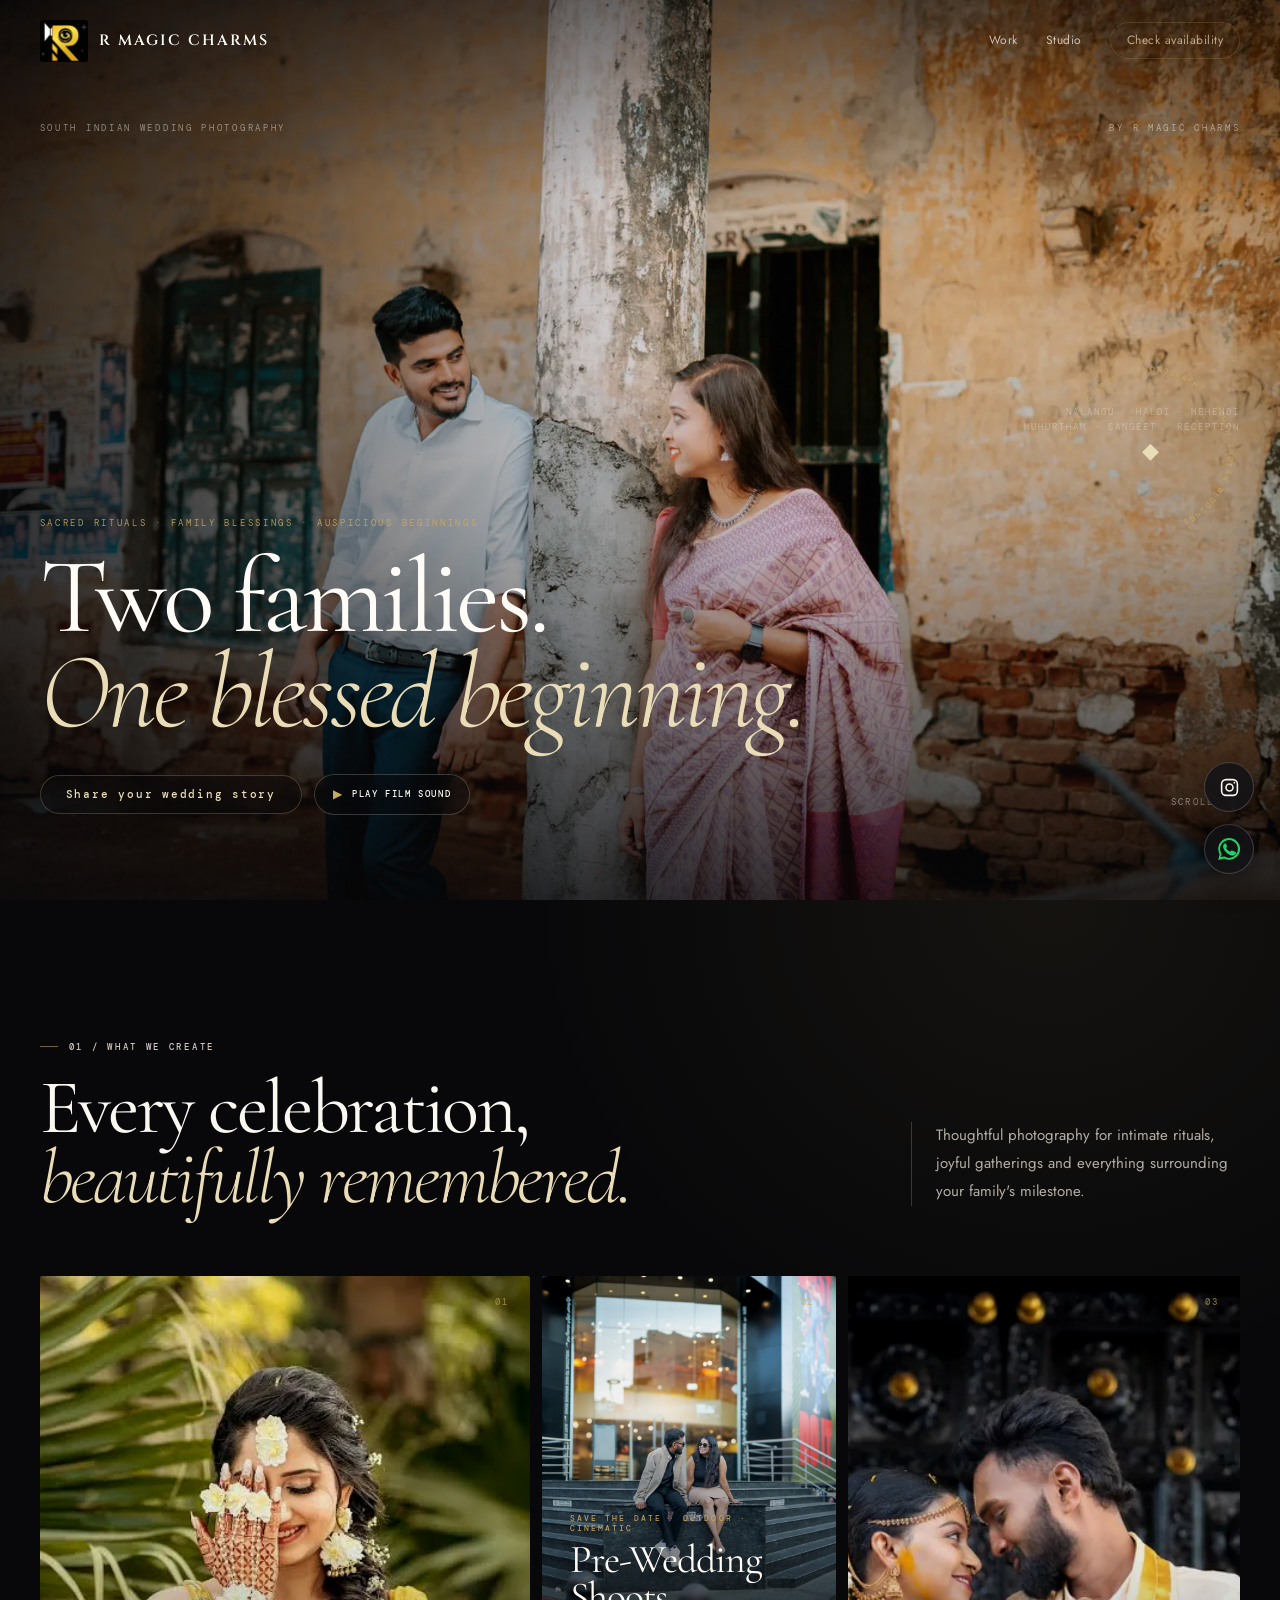
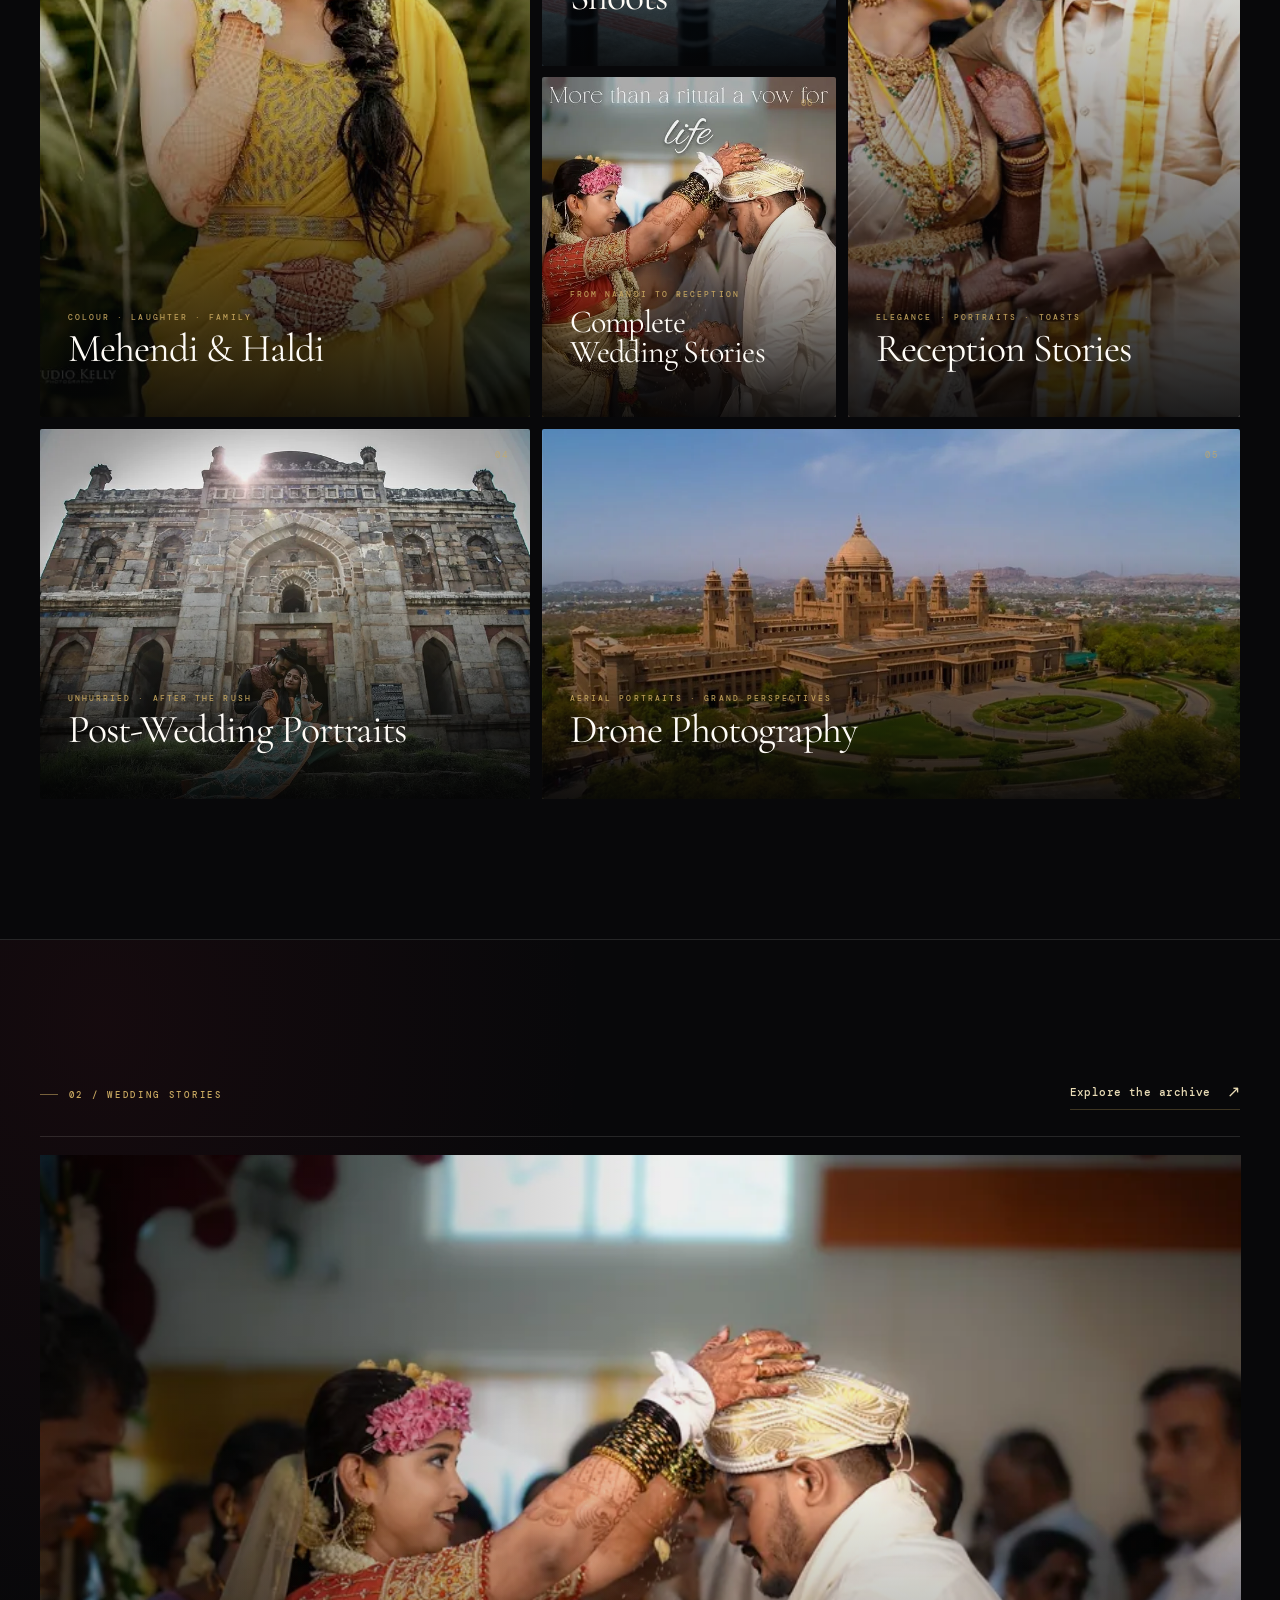
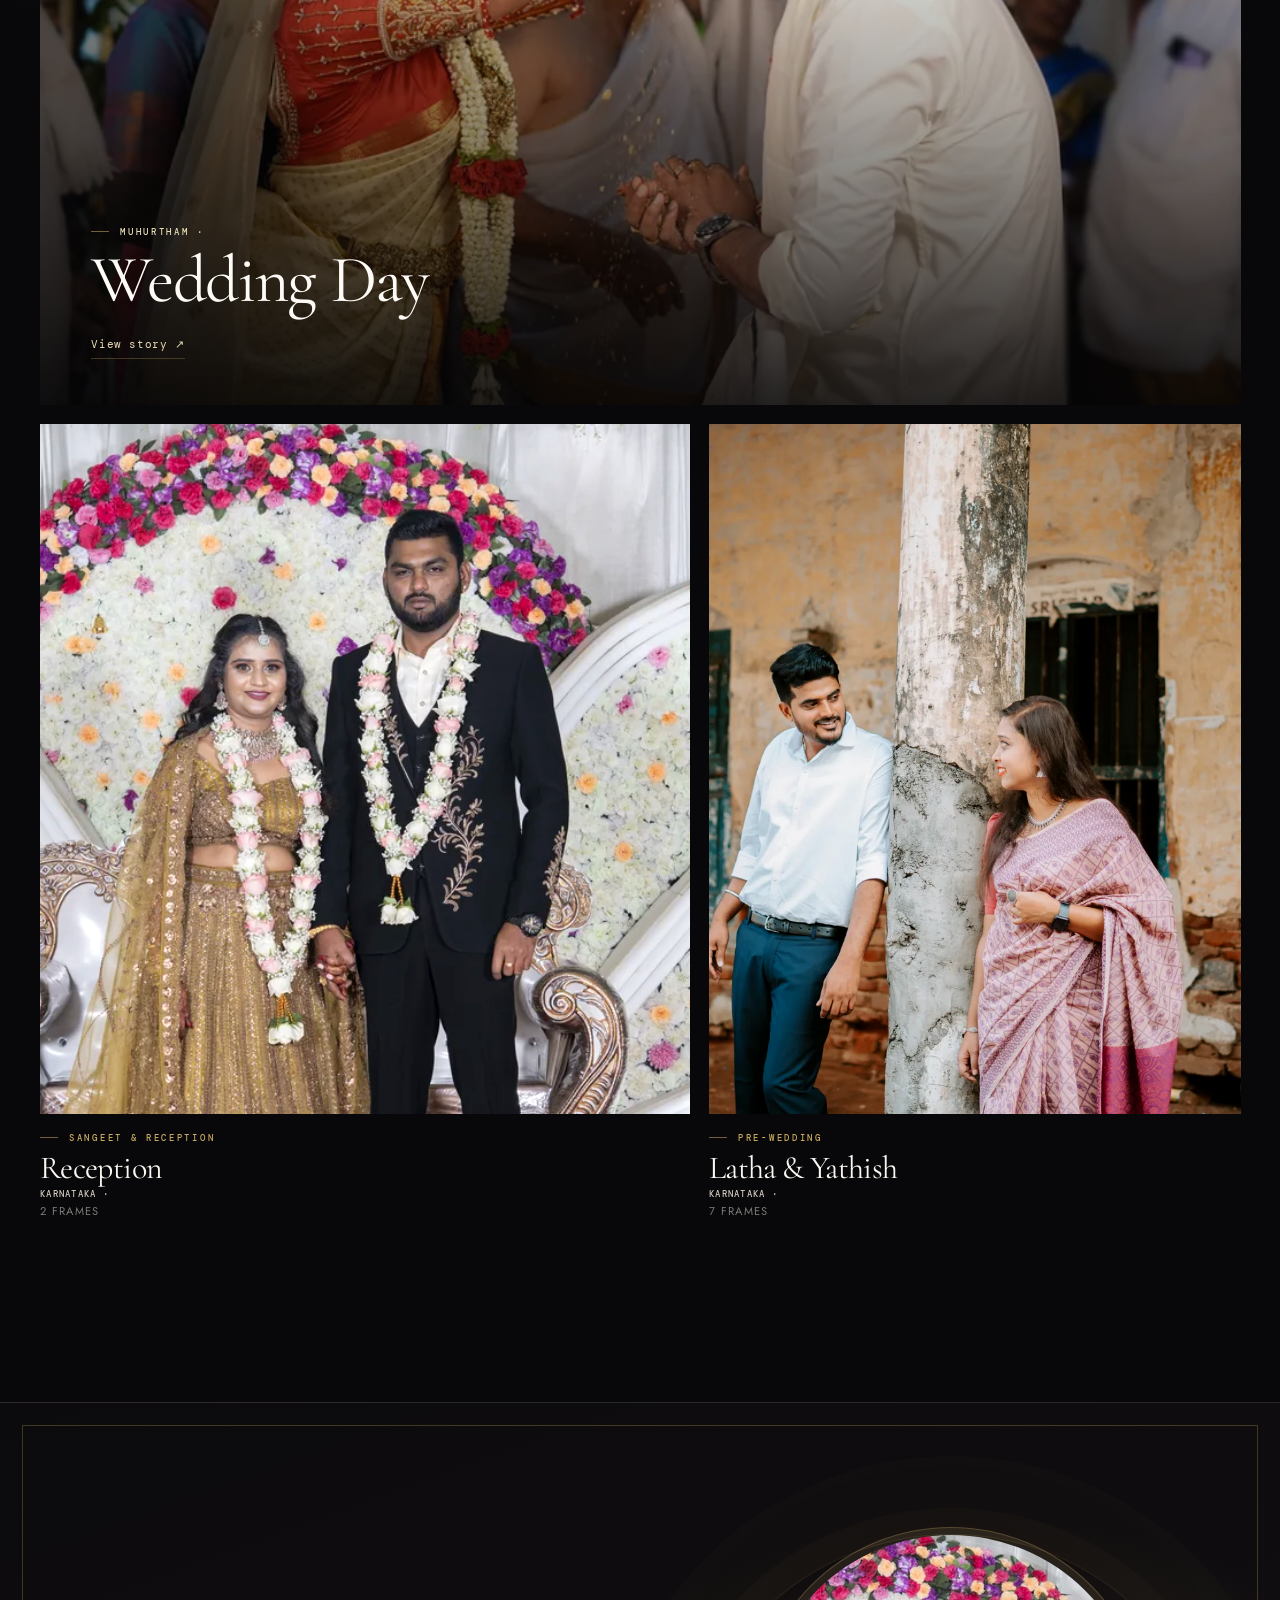
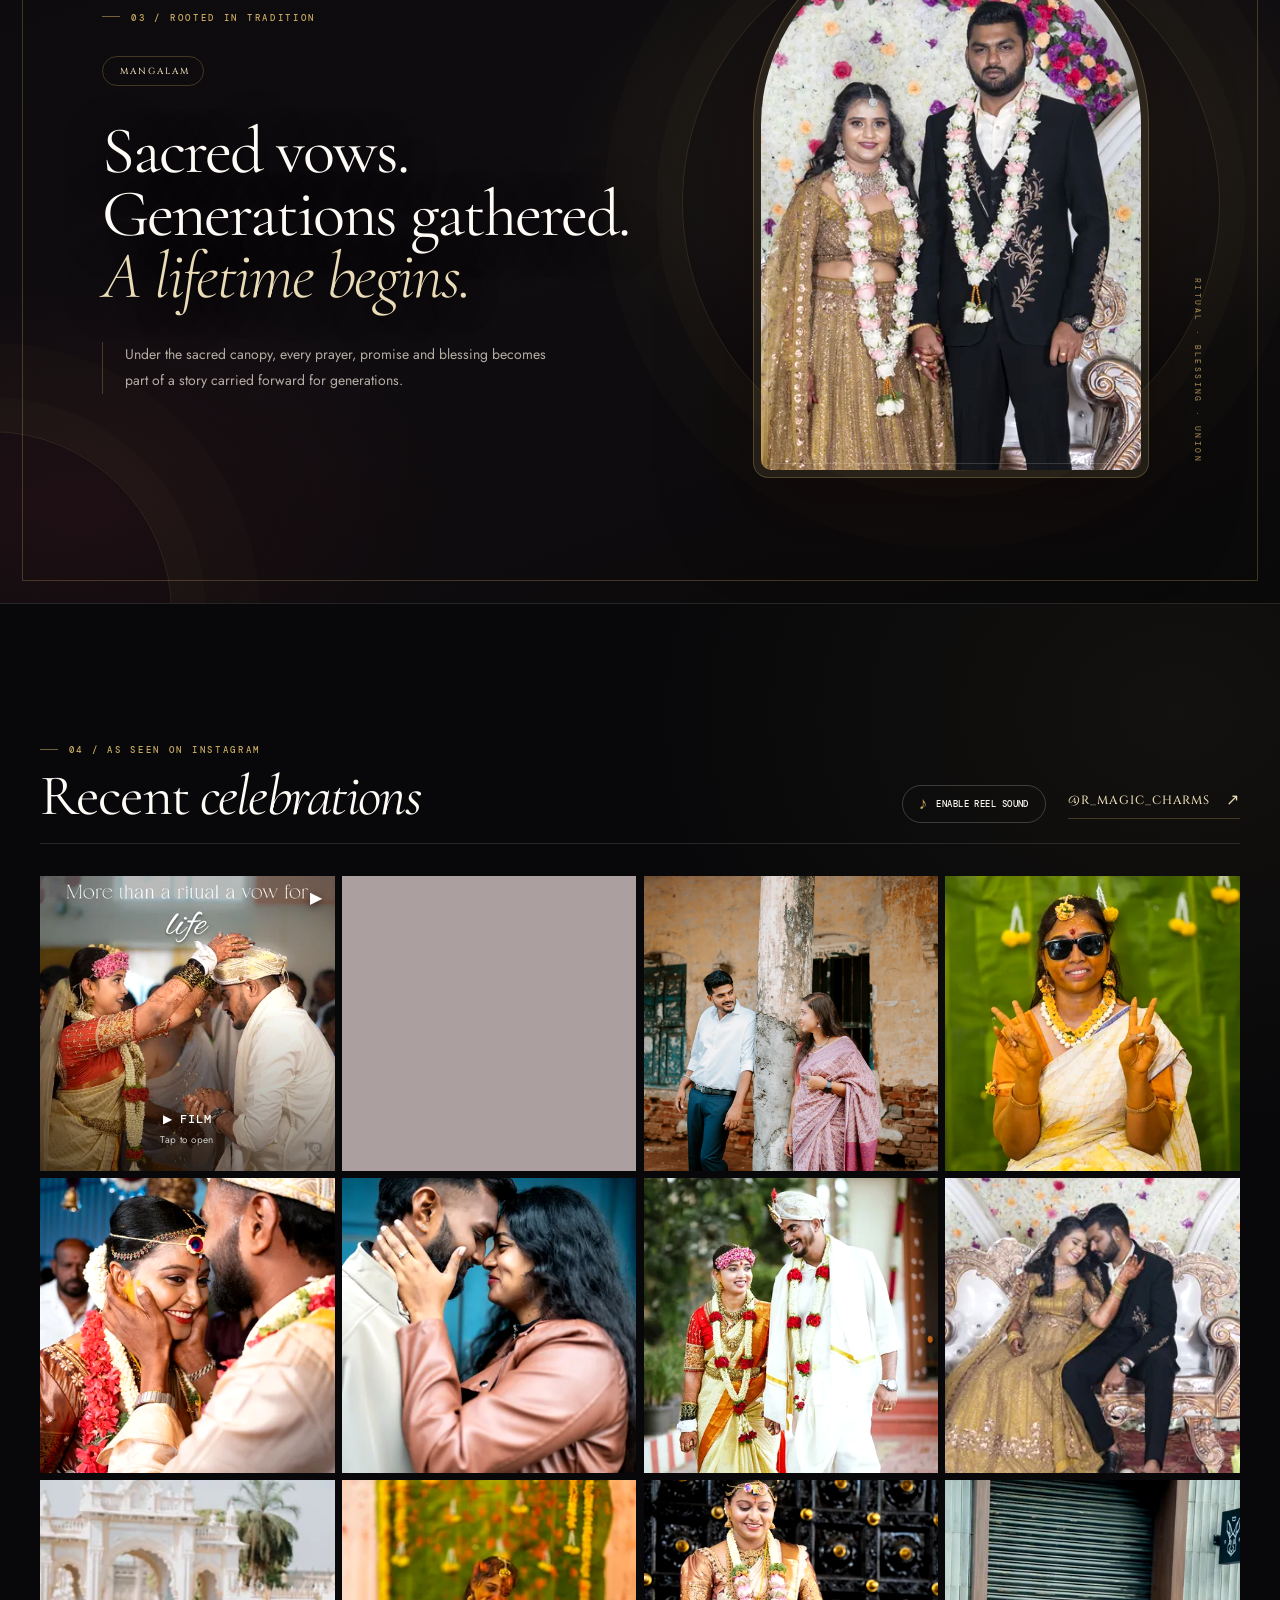
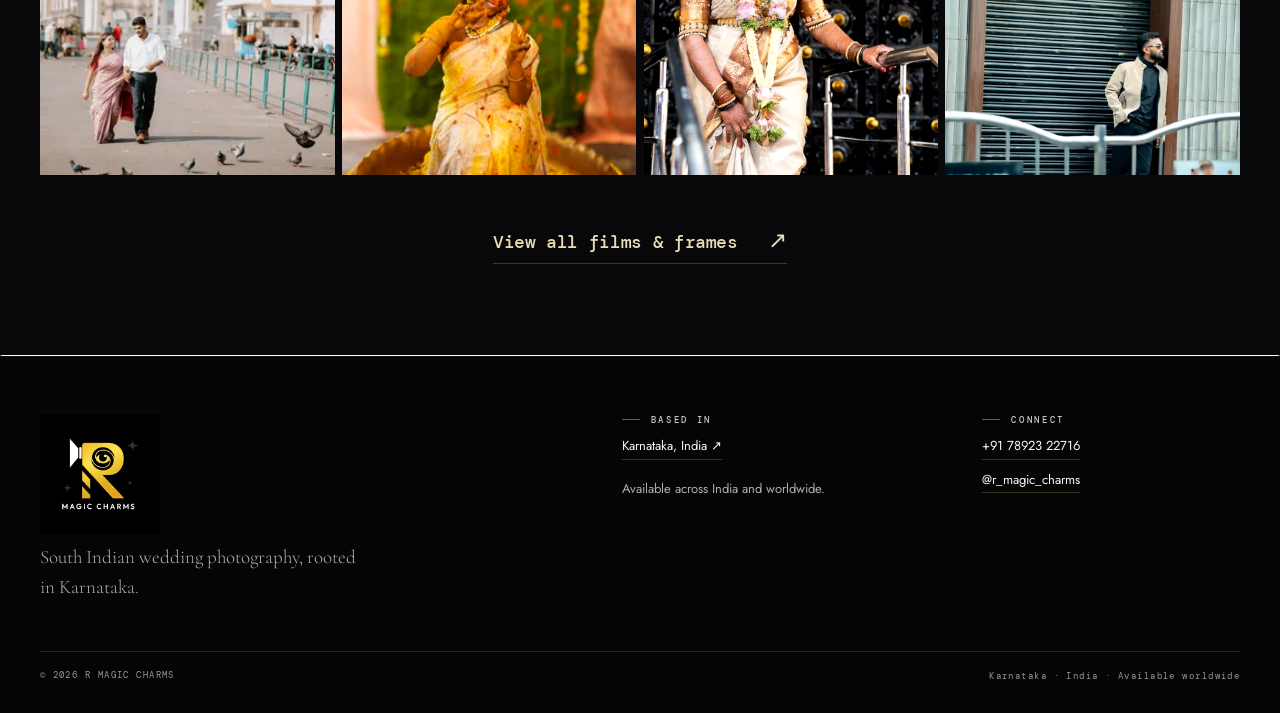
==== index.html @ e91f706c "Add a dedicated films and frames archive Keep the home social wall focused at twelve items in a four" ====
<!doctype html>
<html lang="en">
  <head>
    <meta charset="UTF-8" />
    <meta name="viewport" content="width=device-width, initial-scale=1.0" />
    <meta name="description" content="R Magic Charms — South Indian wedding photography preserving sacred rituals, family blessings, and auspicious beginnings." />
    <meta name="theme-color" content="#09090A" />
    <title>R Magic Charms — Wedding Photography</title>
    <link rel="preconnect" href="https://fonts.googleapis.com" />
    <link rel="preconnect" href="https://fonts.gstatic.com" crossorigin />

    <!-- Own stylesheets first so they are the only thing blocking first paint. -->
    <link rel="stylesheet" href="styles.css?v=20260824-07" />
    <link rel="stylesheet" href="fixes.css?v=20260824-07" />

    <!-- Google Fonts loaded without blocking render; text paints immediately in
         the fallback face and swaps in when the webfonts arrive. -->
    <link
      rel="stylesheet"
      href="https://fonts.googleapis.com/css2?family=Cinzel:wght@500;600&family=Cormorant+Garamond:ital,wght@0,300;0,400;0,500;0,600;1,300;1,400;1,500;1,600&family=Jost:wght@300;400;500&family=DM+Mono:wght@400;500&display=swap"
      media="print"
      onload="this.media='all'"
    />
    <noscript>
      <link rel="stylesheet" href="https://fonts.googleapis.com/css2?family=Cinzel:wght@500;600&family=Cormorant+Garamond:ital,wght@0,300;0,400;0,500;0,600;1,300;1,400;1,500;1,600&family=Jost:wght@300;400;500&family=DM+Mono:wght@400;500&display=swap" />
    </noscript>

    <!-- The page is client-rendered, so tell the browser about the first-paint
         assets up front instead of waiting for JS to discover them. -->
    <link rel="preload" as="script" href="media.js?v=20260824-07" />
    <link rel="preload" as="script" href="content.js?v=20260824-07" />
    <link rel="preload" as="script" href="app.js?v=20260824-07" />
    <link rel="preload" as="image" href="resources/photos/latha-and-yathish/01-1600.webp" fetchpriority="high" />
  </head>
  <body>
    <div class="grain" aria-hidden="true"></div>
    <header class="site-header" id="site-header"></header>
    <main id="app" tabindex="-1"></main>
    <footer id="site-footer"></footer>
    <aside class="social-rail" id="socialRail" aria-label="Social and contact links"></aside>
    <script src="media.js?v=20260824-07"></script>
    <script src="content.js?v=20260824-07"></script>
    <script src="app.js?v=20260824-07"></script>
  </body>
</html>
---- styles.css ----
:root{
  --bark:     #211410;
  --paper:    #FBF7EF;
  --silk:     #F3E9DA;
  --warm:     #E4D1B8;
  --gold:     #AA7A2E;
  --gold-hi:  #DEBF73;
  --terracotta:#974D35;
  --kumkum:   #681C2B;
  --leaf:     #26392D;
  --muted:    #7D6D61;
  --line:     rgba(104,28,43,.16);
  --serif:    "Cormorant Garamond",Georgia,serif;
  --sans:     "Jost",Arial,sans-serif;
  --mono:     "DM Mono",monospace;
  --display:  "Cinzel",Georgia,serif;
}

*{box-sizing:border-box}
html{scroll-behavior:smooth}
body{margin:0;background:var(--paper);color:var(--bark);font-family:var(--sans);font-size:14px;line-height:1.4;font-weight:400}

/* grain */
.grain{position:fixed;inset:0;pointer-events:none;z-index:10;opacity:.045;background-image:url("data:image/svg+xml,%3Csvg viewBox='0 0 200 200' xmlns='http://www.w3.org/2000/svg'%3E%3Cfilter id='n'%3E%3CfeTurbulence type='fractalNoise' baseFrequency='.65' numOctaves='4' stitchTiles='stitch'/%3E%3C/filter%3E%3Crect width='100%25' height='100%25' filter='url(%23n)' opacity='.6'/%3E%3C/svg%3E");mix-blend-mode:multiply}

a{color:inherit;text-decoration:none}
button,input,select,textarea{font:inherit}
.eager{loading:eager}

/* eyebrow */
.eyebrow{margin:0;font:500 10px/1.3 var(--mono);letter-spacing:.12em;text-transform:uppercase;color:var(--kumkum)}

/* gold divider */
.gold-divider{display:flex;align-items:center;gap:14px;padding:0 3.1vw;color:var(--gold);font-size:9px;letter-spacing:.3em}
.gold-divider::before,.gold-divider::after{content:"";flex:1;height:1px;background:linear-gradient(90deg,transparent,rgba(196,146,58,.35),transparent)}

/* header */
.site-header{height:82px;padding:0 3.1vw;position:absolute;inset:0 0 auto;z-index:5;color:#fff;display:flex;align-items:center;justify-content:space-between}
.wordmark{display:flex;align-items:center;gap:11px}
.brand-mark{width:48px;height:42px;object-fit:cover;object-position:center;background:#000;border-radius:3px}
.wordmark-text{white-space:nowrap;font:600 15px/1 var(--display);letter-spacing:.13em;text-transform:uppercase}
.header-right{display:flex;align-items:center;gap:22px}
.site-header nav{display:flex;align-items:center;gap:28px;font-size:12px;letter-spacing:.04em}
.site-header nav>a{opacity:.88;transition:opacity .25s}
.site-header nav>a:hover{opacity:.5}
.nav-cta{border:1px solid rgba(255,255,255,.45);border-radius:100px;padding:9px 16px!important}
.site-header.on-light{color:var(--kumkum)}
.site-header.on-light .nav-cta{border-color:rgba(104,28,43,.35)}
.menu-toggle{display:none}

/* hero */
.hero{height:100svh;min-height:660px;position:relative;color:#fff;overflow:hidden;background:#160e06}
.hero-image-wrap,.hero-image-wrap::after{position:absolute;inset:0}
.hero-image-wrap::after{content:"";background:linear-gradient(90deg,rgba(14,8,3,.5),transparent 52%,rgba(14,8,3,.18)),linear-gradient(0deg,rgba(14,8,3,.55),transparent 55%),linear-gradient(180deg,rgba(196,146,58,.07),transparent 38%)}
.hero-image{width:100%;height:100%;object-fit:cover;object-position:center 48%;filter:saturate(.82) contrast(1.06) brightness(.93);animation:heroScale 2s cubic-bezier(.22,1,.36,1) both}
@keyframes heroScale{from{transform:scale(1.07)}to{transform:scale(1)}}
.hero-overline{position:absolute;top:122px;left:3.1vw;right:3.1vw;display:flex;justify-content:space-between;margin:0;font:10px var(--mono);letter-spacing:.1em;color:rgba(255,255,255,.55)}
.hero-copy{position:absolute;left:3.1vw;bottom:9.5vh}
.hero-small{font:10px/1.5 var(--mono);letter-spacing:.12em;margin:0 0 20px;color:rgba(255,255,255,.65)}
.hero h1{font:400 clamp(60px,8.4vw,136px)/.88 var(--serif);letter-spacing:-.02em;margin:0}
.hero h1 em,.statement-band em{font-style:italic;font-weight:300;color:var(--gold-hi)}
.scroll-note{position:absolute;right:3.1vw;bottom:9.5vh;font:10px var(--mono);letter-spacing:.1em;color:rgba(255,255,255,.6)}
.scroll-note span{font:20px var(--serif);vertical-align:middle;margin-left:8px}
.hero-side-note{position:absolute;right:3.1vw;top:45%;font:10px/1.65 var(--mono);letter-spacing:.1em;text-align:right;color:rgba(255,255,255,.45)}

/* intro block */
.intro-block{padding:145px 6.5vw 150px;display:grid;grid-template-columns:.6fr 1.35fr .75fr;gap:5vw;align-items:center;background:radial-gradient(circle at 82% 18%,rgba(170,122,46,.12),transparent 26%),linear-gradient(135deg,#fffaf2,var(--silk));position:relative;overflow:hidden}
.intro-block::before{content:"";position:absolute;inset:22px;border:1px solid rgba(104,28,43,.1);pointer-events:none}
.intro-block::after{content:"";position:absolute;width:420px;height:420px;border:1px solid rgba(104,28,43,.12);border-radius:50%;right:-260px;top:-250px;box-shadow:0 0 0 40px rgba(170,122,46,.025),0 0 0 105px rgba(104,28,43,.018)}
.intro-block h2,.statement-band h2,.story-copy h2{font:400 clamp(44px,5.2vw,88px)/.94 var(--serif);letter-spacing:-.02em;margin:0}
.intro-meta{align-self:stretch;border-right:1px solid rgba(104,28,43,.28);display:flex;flex-direction:column;justify-content:space-between;padding-right:2vw;min-height:460px}
.intro-number{font:300 clamp(90px,10vw,165px)/.75 var(--serif);color:rgba(104,28,43,.12);letter-spacing:-.06em}
.intro-meta>p:last-child{font:500 9px/1.7 var(--mono);letter-spacing:.16em;color:var(--muted)}
.intro-message{max-width:720px}
.intro-message>p{max-width:430px;margin:31px 0 25px;font-size:17px;line-height:1.7;font-weight:300}
.intro-rituals{display:flex;flex-wrap:wrap;gap:8px;margin:0 0 32px}
.intro-rituals span{border:1px solid rgba(104,28,43,.28);border-radius:100px;padding:7px 11px;color:var(--kumkum);font:500 8px var(--mono);letter-spacing:.09em}
.intro-keepsake{height:520px;margin:0;position:relative;padding:7px;border:1px solid rgba(170,122,46,.55);border-radius:180px 180px 8px 8px}
.intro-keepsake img{width:100%;height:100%;object-fit:cover;border-radius:172px 172px 4px 4px;filter:saturate(.78) contrast(1.04)}
.intro-keepsake figcaption{position:absolute;right:-25px;bottom:30px;transform:rotate(-90deg) translateX(100%);transform-origin:right bottom;color:var(--gold);font:500 8px var(--mono);letter-spacing:.14em;white-space:nowrap}
.intro-keepsake figcaption span{margin-right:8px}
.text-link{font:500 11px var(--mono);letter-spacing:.04em;border-bottom:1px solid var(--gold);padding-bottom:7px;display:inline-flex;gap:16px;align-items:center;color:var(--gold);transition:opacity .25s}
.text-link:hover{opacity:.65}
.text-link span{font-size:16px}

/* selected work */
.selected-work{padding:0 3.1vw 160px}
.section-heading{display:flex;align-items:center;justify-content:space-between;padding-bottom:21px;border-bottom:1px solid var(--line);margin-bottom:18px}

/* offerings */
.offerings{padding:135px 3.1vw 150px;background:var(--paper)}
.offerings-heading{display:grid;grid-template-columns:1.4fr .6fr;gap:8vw;align-items:end;margin:0 3.4vw 65px}
.offerings-heading h2{font:400 clamp(48px,6vw,96px)/.9 var(--serif);letter-spacing:-.025em;margin:20px 0 0;color:var(--kumkum)}
.offerings-heading h2 em{font-weight:300;color:var(--gold);font-style:italic}
.offerings-heading>p{max-width:420px;margin:0 0 6px;padding-left:24px;border-left:1px solid rgba(104,28,43,.3);font:300 16px/1.75 var(--sans);color:var(--muted)}
.offerings-grid{display:grid;grid-template-columns:1.25fr .75fr 1fr;grid-template-rows:390px 340px 370px;gap:10px}
.offering-card{position:relative;overflow:hidden;background:var(--silk);color:#fff;isolation:isolate}
.offering-card>img{width:100%;height:100%;object-fit:cover;display:block;filter:saturate(.78) contrast(1.04);transition:transform 1s cubic-bezier(.22,1,.36,1),filter .5s}
.offering-card::after{content:"";position:absolute;inset:0;z-index:0;background:linear-gradient(0deg,rgba(35,8,14,.82),transparent 68%)}
.offering-card:hover>img{transform:scale(1.035);filter:saturate(.95) contrast(1.04)}
.offering-card>div{position:absolute;z-index:2;left:28px;right:28px;bottom:27px}
.offering-card p{margin:0 0 8px;font:500 8px var(--mono);letter-spacing:.13em;color:var(--gold-hi)}
.offering-card h3{font:400 clamp(30px,3.1vw,52px)/.94 var(--serif);margin:0}
.offering-card b{display:block;margin-top:13px;font:500 9px var(--mono);letter-spacing:.05em;opacity:0;transform:translateY(8px);transition:opacity .3s,transform .3s}
.offering-card:hover b{opacity:.85;transform:none}
.offering-number{position:absolute;z-index:2;top:20px;right:22px;font:500 9px var(--mono);letter-spacing:.08em;color:rgba(255,255,255,.7)}
.offering-hit{position:absolute;inset:0;z-index:3}
.offering-credit{position:absolute;z-index:4;top:18px;left:18px;max-width:72%;padding:5px 7px;background:rgba(32,9,14,.38);backdrop-filter:blur(5px);color:rgba(255,255,255,.68);font:500 7px var(--mono);letter-spacing:.04em;opacity:0;transition:opacity .3s}
.offering-card:hover .offering-credit,.offering-credit:focus-visible{opacity:1}
.offering-large{grid-row:1/3}
.offering-large img{object-position:center}
.offering-prewed{background:var(--kumkum);grid-column:2;color:#fff}
.offering-prewed::before{content:"";position:absolute;inset:14px;border:1px solid rgba(222,191,115,.35)}
.offering-prewed::after{background:linear-gradient(0deg,rgba(35,8,14,.84),transparent 68%)}
.offering-reception{grid-column:3;grid-row:1/3}
.offering-reception img{object-position:center top}
.offering-couple{grid-column:1;grid-row:3}
.offering-couple img{object-position:center 42%}
.offering-drone{grid-column:2/4;grid-row:3}
.offering-drone::after{background:linear-gradient(90deg,rgba(35,8,14,.82),transparent 66%)}
.offering-drone img{object-position:center 45%}
.offering-complete{grid-column:2;grid-row:2;background:var(--leaf)}
.offering-complete::after{background:linear-gradient(0deg,rgba(35,8,14,.86),transparent 72%)}
.offering-complete img{object-position:center}
.offering-complete h3{font-size:clamp(28px,2.5vw,43px)}

/* â”€â”€ VIDEO HERO â”€â”€â”€â”€â”€â”€â”€â”€â”€â”€â”€â”€â”€â”€â”€â”€â”€â”€â”€â”€â”€â”€â”€â”€â”€â”€â”€â”€â”€â”€â”€â”€â”€â”€â”€â”€â”€â”€â”€â”€â”€â”€â”€â”€â”€â”€â”€â”€â”€â”€â”€â”€â”€â”€â”€â”€â”€â”€â”€â”€â”€â”€â”€ */

/* hero CTA button */
.hero-cta{display:inline-block;margin-top:30px;border:1px solid rgba(222,191,115,.65);border-radius:100px;padding:13px 25px;font:500 11px/1 var(--mono);letter-spacing:.08em;color:#f7e5b9;background:rgba(104,28,43,.25);backdrop-filter:blur(7px);transition:background .3s,color .3s}
.hero-cta:hover{background:var(--kumkum);color:#fff}

/* animated rotating badge (WeddingBells style) */
.hero-badge{position:absolute;right:3.1vw;top:50%;transform:translateY(-50%);width:180px;height:180px;animation:badgeSpin 18s linear infinite}
@keyframes badgeSpin{to{transform:translateY(-50%) rotate(360deg)}}
.hero-badge-ring{width:100%;height:100%;overflow:visible}
.hero-badge-text{font:500 9.5px/1 var(--mono);letter-spacing:.18em;fill:rgba(255,255,255,.7);text-transform:uppercase}
.hero-badge-center{position:absolute;top:50%;left:50%;transform:translate(-50%,-50%);color:rgba(232,200,122,.85);font-size:22px;animation:badgeSpin 18s linear infinite reverse}

/* â”€â”€ FILM TEASER â”€â”€â”€â”€â”€â”€â”€â”€â”€â”€â”€â”€â”€â”€â”€â”€â”€â”€â”€â”€â”€â”€â”€â”€â”€â”€â”€â”€â”€â”€â”€â”€â”€â”€â”€â”€â”€â”€â”€â”€â”€â”€â”€â”€â”€â”€â”€â”€â”€â”€â”€â”€â”€â”€â”€â”€â”€â”€â”€â”€ */
.text-link-light{color:var(--gold-hi);border-color:var(--gold-hi)}

/* â”€â”€ INSTAGRAM GRID â”€â”€â”€â”€â”€â”€â”€â”€â”€â”€â”€â”€â”€â”€â”€â”€â”€â”€â”€â”€â”€â”€â”€â”€â”€â”€â”€â”€â”€â”€â”€â”€â”€â”€â”€â”€â”€â”€â”€â”€â”€â”€â”€â”€â”€â”€â”€â”€â”€â”€â”€â”€â”€â”€â”€â”€ */
.insta-section{padding:120px 3.1vw 100px;background:linear-gradient(180deg,var(--paper),var(--silk))}
.insta-header{display:flex;align-items:flex-end;justify-content:space-between;margin-bottom:32px;padding-bottom:20px;border-bottom:1px solid var(--line)}
.insta-header h2{font:400 clamp(38px,4.5vw,72px)/.94 var(--serif);letter-spacing:-.02em;margin:12px 0 0}
.insta-actions{display:flex;align-items:center;gap:22px}
.insta-handle{font:500 12px var(--display);letter-spacing:.08em;text-transform:uppercase}
.insta-grid{display:grid;grid-template-columns:repeat(4,1fr);gap:6px}
.insta-cell{display:block;aspect-ratio:1;overflow:hidden;background:#e3d5bf;position:relative;border:0;padding:0;color:#fff;cursor:pointer;text-align:left}
.insta-cell img{width:100%;height:100%;object-fit:cover;display:block;filter:saturate(.82) contrast(1.02);transition:transform .7s cubic-bezier(.22,1,.36,1),filter .4s}
.insta-cell:hover img{transform:scale(1.04);filter:saturate(1) contrast(1.04)}
.insta-hover{position:absolute;inset:0;display:flex;flex-direction:column;align-items:center;justify-content:center;gap:5px;background:rgba(13,10,6,.52);opacity:0;transition:opacity .35s}
.insta-cell:hover .insta-hover,.insta-cell:focus-visible .insta-hover{opacity:1}
.insta-hover b{font:500 12px var(--mono);letter-spacing:.06em;text-transform:uppercase}
.insta-hover small{font:10px var(--sans);letter-spacing:.04em;color:rgba(255,255,255,.75)}
.insta-shimmer{background:linear-gradient(90deg,#e8d9c3 25%,#f0e4d1 50%,#e8d9c3 75%);background-size:200% 100%;animation:igShimmer 1.4s ease-in-out infinite}
@keyframes igShimmer{0%{background-position:200% 0}100%{background-position:-200% 0}}
.insta-footer{text-align:center;padding:50px 0 0}
.insta-more{background:transparent;border:0;border-bottom:1px solid rgba(196,146,58,.55);cursor:pointer}
.insta-more b{font:inherit}
.insta-more:disabled{cursor:wait;opacity:.55}

/* Instagram photo viewer */
.insta-viewer{position:fixed;inset:0;z-index:1000;background:rgba(8,6,4,.94);display:grid;place-items:center;padding:40px}
.insta-viewer-content{max-width:min(900px,90vw);max-height:88vh;display:flex;flex-direction:column;align-items:center}
.insta-viewer img{display:block;max-width:100%;max-height:72vh;object-fit:contain;background:#000}
.insta-viewer-caption{width:100%;display:flex;justify-content:space-between;gap:30px;align-items:center;color:#fff;padding:18px 0 0}
.insta-viewer-caption p{margin:0;max-width:600px;color:rgba(255,255,255,.75);font-size:13px}
.insta-viewer-caption a{color:var(--gold-hi);font:10px var(--mono);letter-spacing:.05em;white-space:nowrap;border-bottom:1px solid rgba(232,200,122,.45);padding-bottom:5px}
.insta-viewer-close{position:fixed;right:28px;top:20px;border:0;background:transparent;color:#fff;font:300 45px/1 var(--sans);cursor:pointer;z-index:1}

/* â”€â”€ FILMS PAGE â”€â”€â”€â”€â”€â”€â”€â”€â”€â”€â”€â”€â”€â”€â”€â”€â”€â”€â”€â”€â”€â”€â”€â”€â”€â”€â”€â”€â”€â”€â”€â”€â”€â”€â”€â”€â”€â”€â”€â”€â”€â”€â”€â”€â”€â”€â”€â”€â”€â”€â”€â”€â”€â”€â”€â”€â”€â”€â”€â”€â”€ */

/* featured project */
.featured-project{height:min(67vw,850px);position:relative;overflow:hidden;background:#c4a882}
.featured-project img{width:100%;height:100%;object-fit:cover;filter:saturate(.8) contrast(1.03);transition:transform 1.2s cubic-bezier(.22,1,.36,1)}
.featured-project:hover img{transform:scale(1.025)}
.featured-project::after{position:absolute;inset:0;content:"";background:linear-gradient(0deg,rgba(14,8,3,.74),transparent 55%),linear-gradient(90deg,rgba(14,8,3,.2),transparent 62%)}
.project-overlay{position:absolute;z-index:1;bottom:4vw;left:4vw;color:#fff}
.project-overlay h3{font:400 clamp(44px,5.2vw,84px)/.93 var(--serif);letter-spacing:-.02em;margin:11px 0 23px}
.project-link{font:11px var(--mono);letter-spacing:.06em;border-bottom:1px solid rgba(232,200,122,.65);padding-bottom:7px;color:rgba(232,200,122,.9)}

/* project card */
.work-pair{display:grid;grid-template-columns:1.1fr .9fr;gap:1.5vw;margin-top:1.5vw;align-items:start}
.project-card{position:relative;overflow:hidden}
.project-card img{width:100%;height:clamp(420px,55vw,690px);object-fit:cover;display:block;filter:saturate(.82) contrast(1.02);transition:filter .5s,transform .9s cubic-bezier(.22,1,.36,1)}
.project-card:hover img{filter:saturate(1) contrast(1.04);transform:scale(1.015)}
.project-card>div{padding:14px 0 9px;position:relative;z-index:1;background:var(--paper)}
.project-card h3{font:400 32px/.96 var(--serif);letter-spacing:-.01em;margin:8px 0 5px}
.project-location{font-size:11px;margin:0;color:var(--muted)}
.card-hit{position:absolute;inset:0;z-index:2;text-indent:-999px}

/* statement band — deep terracotta/kumkum */
.statement-band{padding:120px 8vw;min-height:760px;background:radial-gradient(circle at 78% 45%,rgba(222,191,115,.16),transparent 27%),repeating-linear-gradient(45deg,rgba(250,240,220,.018) 0 1px,transparent 1px 44px),repeating-linear-gradient(-45deg,rgba(250,240,220,.018) 0 1px,transparent 1px 44px),#5A1726;color:#FAF0DC;position:relative;overflow:hidden;display:grid;grid-template-columns:1.08fr .92fr;gap:7vw;align-items:center;isolation:isolate}
.statement-band::before{content:"";position:absolute;inset:22px;z-index:-1;border:1px solid rgba(232,200,122,.18);pointer-events:none}
.statement-band::after{content:"";position:absolute;width:360px;height:360px;left:-190px;bottom:-190px;border:1px solid rgba(232,200,122,.17);border-radius:50%;box-shadow:0 0 0 34px rgba(232,200,122,.025),0 0 0 85px rgba(232,200,122,.018);z-index:-1}
.statement-copy{position:relative;z-index:2}
.statement-band h2{margin:34px 0 0;max-width:720px;position:relative;text-shadow:0 3px 28px rgba(13,4,2,.45)}
.statement-band .eyebrow{color:var(--gold-hi)}
.statement-mangalam{display:inline-flex;margin:32px 0 0;padding:8px 13px 8px 17px;border:1px solid rgba(232,200,122,.35);border-radius:100px;color:rgba(232,200,122,.75);font:500 9px var(--display);letter-spacing:.38em}
.statement-caption{max-width:470px;margin:34px 0 0;padding-left:22px;border-left:1px solid rgba(232,200,122,.45);font:300 14px/1.75 var(--sans);color:rgba(250,240,220,.7)}
.statement-visual{min-height:560px;position:relative;display:grid;place-items:center}
.statement-arch{position:relative;z-index:2;width:min(31vw,405px);height:min(43vw,560px);padding:7px;border:1px solid rgba(232,200,122,.7);border-radius:230px 230px 18px 18px;background:rgba(232,200,122,.09);box-shadow:0 35px 90px rgba(15,3,2,.4)}
.statement-arch::before{content:"";position:absolute;inset:13px;border:1px solid rgba(250,240,220,.35);border-radius:215px 215px 11px 11px;z-index:1;pointer-events:none}
.statement-arch img{width:100%;height:100%;object-fit:cover;border-radius:220px 220px 12px 12px;filter:saturate(.86) contrast(1.06)}
.statement-rings{position:absolute;z-index:1;width:min(42vw,540px);aspect-ratio:1;border:1px solid rgba(232,200,122,.24);border-radius:50%;box-shadow:0 0 0 24px rgba(232,200,122,.035),0 0 0 74px rgba(232,200,122,.022);background:radial-gradient(circle,transparent 0 22%,rgba(232,200,122,.09) 22.5% 22.8%,transparent 23.2% 39%,rgba(232,200,122,.1) 39.4% 39.7%,transparent 40.1%)}
.statement-visual>p{position:absolute;z-index:3;right:-25px;bottom:20px;margin:0;color:var(--gold-hi);font:500 8px var(--mono);letter-spacing:.22em;writing-mode:vertical-rl}

/* story tease */
.story-tease{display:grid;grid-template-columns:.82fr 1.18fr;min-height:780px;background:linear-gradient(135deg,#f7edd9,#efe0c3)}
.story-copy{padding:14vw 7vw}
.story-copy p:not(.eyebrow){max-width:330px;font-size:15px;line-height:1.65;margin:28px 0;font-weight:300}
.story-notes{padding:70px 3.1vw 70px 0;display:grid;grid-template-columns:1fr 1fr;grid-template-rows:1.2fr .8fr;gap:12px}
.note-card{position:relative;overflow:hidden;min-height:260px;background:var(--bark);color:#fff}
.note-card-feature{grid-column:1/3}
.note-card>img{width:100%;height:100%;object-fit:cover;filter:saturate(.72) brightness(.78);transition:transform .8s cubic-bezier(.22,1,.36,1),filter .4s}
.note-card:hover>img{transform:scale(1.035);filter:saturate(.9) brightness(.7)}
.note-card::after{content:"";position:absolute;inset:0;background:linear-gradient(0deg,rgba(13,8,4,.78),transparent 58%)}
.note-card>div{position:absolute;z-index:1;left:24px;right:24px;bottom:22px}
.note-card span{color:var(--gold-hi);font:9px var(--mono)}
.note-card h3{font:400 clamp(25px,2.4vw,42px)/1 var(--serif);margin:7px 0 0}
.note-card p{font-size:12px;color:rgba(255,255,255,.7);margin:8px 0 0}

.big-link{font:500 18px var(--mono);letter-spacing:-.02em;border-bottom:1px solid rgba(196,146,58,.55);padding-bottom:9px;color:var(--gold-hi);position:relative;transition:opacity .25s}
.big-link:hover{opacity:.75}
.big-link span{font-size:23px;margin-left:20px}

/* footer */
footer{background:#3E111C;color:#F3E9DA;padding:0 3.1vw 25px;border-top:1px solid rgba(222,191,115,.28)}
.footer-top{border-top:1px solid rgba(196,146,58,.22);padding:24px 0 94px;display:flex;justify-content:space-between;align-items:flex-start}
.footer-cta{font:400 clamp(35px,5vw,76px)/.9 var(--serif);letter-spacing:-.01em;text-align:right;transition:color .3s}
.footer-cta:hover{color:var(--gold-hi)}
.footer-cta span{font:20px var(--mono);vertical-align:middle}
.footer-bottom{display:flex;justify-content:space-between;border-top:1px solid rgba(196,146,58,.18);padding-top:17px;font:9px var(--mono);letter-spacing:.07em;color:rgba(240,229,204,.5)}
.footer-bottom p{margin:0}
.footer-bottom div{display:flex;gap:15px}
.footer-bottom a:hover{color:var(--gold-hi);transition:color .2s}
.footer-main{display:grid;grid-template-columns:1.3fr .7fr .7fr;gap:8vw;padding:58px 0 48px}
.footer-main>div:not(.footer-brand){display:flex;flex-direction:column;align-items:flex-start;gap:11px;font-size:13px}
.footer-main>div>p:not(.eyebrow){color:rgba(240,229,204,.55);line-height:1.6;margin:8px 0 0}
.footer-main a{border-bottom:1px solid rgba(232,200,122,.25);padding-bottom:3px}
.footer-brand img{width:120px;height:auto;background:#000;display:block}
.footer-brand p{max-width:330px;font:300 19px/1.3 var(--serif);color:rgba(240,229,204,.75);margin:18px 0 0}
.footer-main+.footer-bottom{padding-bottom:5px}
.footer-main+.footer-bottom>p:last-child{max-width:650px;text-align:right;line-height:1.6}

/* fixed social rail */
.social-rail{position:fixed;z-index:450;right:28px;bottom:26px;display:flex;flex-direction:column;align-items:center;gap:10px}
.social-rail svg{width:19px;height:19px;fill:none;stroke:currentColor;stroke-width:1.8}
.social-rail svg .fill{fill:currentColor;stroke:none}
.dock-chat{height:48px;border-radius:100px;background:#20734f;color:#fff;display:flex;align-items:center;gap:9px;padding:0 17px 0 9px;box-shadow:0 8px 28px rgba(19,15,9,.2);transition:transform .25s,background .25s}
.dock-chat svg{width:30px;height:30px;padding:6px;border:1px solid rgba(255,255,255,.55);border-radius:50%;fill:#fff;stroke:none}
.dock-chat b{font:600 13px var(--sans)}
.dock-chat:hover{transform:translateY(-2px);background:#185f40}
.dock-icons{display:flex;gap:10px}
.dock-icons a{width:46px;height:46px;border-radius:50%;display:grid;place-items:center;background:#fbf1dd;box-shadow:0 5px 20px rgba(19,15,9,.16);color:var(--bark);transition:background .25s,transform .25s}
.dock-icons a:hover{background:var(--gold);color:#fff;transform:translateY(-3px)}

/* page intro */
.page-intro{padding:185px 10.3vw 100px;min-height:490px;background:radial-gradient(circle at 88% 22%,rgba(170,122,46,.12),transparent 20%),repeating-radial-gradient(circle at 100% 0,transparent 0 58px,rgba(104,28,43,.035) 59px 60px)}
.page-intro h1{font:400 clamp(58px,7.6vw,118px)/.88 var(--serif);letter-spacing:-.02em;margin:51px 0 26px}
.page-intro h1 em{font-style:italic;font-weight:300;color:var(--kumkum)}
.intro-copy{font-size:16px;line-height:1.65;max-width:455px;margin:0;font-weight:300}

/* filter row */
.filter-row{display:flex;gap:25px;padding:0 3.1vw 25px;border-bottom:1px solid var(--line);overflow:auto}
.filter-row button{border:0;background:transparent;padding:0;font:11px var(--mono);white-space:nowrap;color:var(--muted);cursor:pointer;letter-spacing:.05em}
.filter-row button.active{color:var(--gold);border-bottom:1px solid var(--gold);padding-bottom:5px}

/* work grid */
.work-grid{padding:25px 3.1vw 145px;display:grid;grid-template-columns:repeat(12,1fr);gap:42px 1.5vw}
.work-grid .project-card:nth-child(1){grid-column:1/8}
.work-grid .project-card:nth-child(2){grid-column:9/13;margin-top:145px}
.work-grid .project-card:nth-child(3){grid-column:2/6}
.work-grid .project-card:nth-child(4){grid-column:7/13;margin-top:110px}
.work-grid .project-card:nth-child(5){grid-column:1/8}
.work-grid .project-card:nth-child(6){grid-column:9/13;margin-top:90px}
.work-grid .project-card.portrait img{height:min(57vw,730px)}
.work-grid .project-card.square img{height:min(32vw,520px)}
.work-grid .project-card.wide img{height:min(47vw,650px)}
.work-grid .project-card.is-filtered-out{display:none}

/* story hero */
.story-hero{height:100svh;min-height:650px;position:relative;color:#fff;overflow:hidden}
.story-hero>img{height:100%;width:100%;object-fit:cover;filter:saturate(.8) contrast(1.03)}
.story-hero::after{content:"";position:absolute;inset:0;background:linear-gradient(0deg,rgba(14,8,3,.65),transparent 65%),linear-gradient(90deg,rgba(14,8,3,.18),transparent 70%)}
.story-hero>div{position:absolute;z-index:1;left:10.3vw;bottom:11vh}
.story-hero h1{font:400 clamp(62px,8vw,125px)/.88 var(--serif);letter-spacing:-.02em;margin:14px 0}
.story-hero>div>p:not(.eyebrow){font:11px var(--mono);margin:0;color:rgba(255,255,255,.6)}
.back-link{position:absolute;z-index:2;top:115px;left:3.1vw;font:11px var(--mono);border-bottom:1px solid rgba(255,255,255,.55);padding-bottom:6px;color:rgba(255,255,255,.8)}

/* story body */
.story-intro{padding:155px max(10.3vw,30px);display:grid;grid-template-columns:1fr 2fr;gap:5vw}
.story-intro>p:last-child{margin:0;font:400 clamp(27px,3vw,48px)/1.08 var(--serif);letter-spacing:-.01em;max-width:680px}
.story-gallery{padding:0 3.1vw 160px}
.story-gallery figure{margin:0}
.story-gallery img{width:100%;height:100%;display:block;object-fit:cover;filter:saturate(.82) contrast(1.02)}
.story-large{height:min(70vw,900px)}
.story-duo{display:grid;grid-template-columns:1fr 1fr;gap:1.5vw;margin-top:1.5vw}
.story-duo figure:first-child{height:min(58vw,700px)}
.story-duo figure:last-child{height:min(41vw,500px);margin-top:17vw}
.story-gallery blockquote{max-width:750px;margin:170px auto;font:400 clamp(34px,4vw,61px)/1.06 var(--serif);letter-spacing:-.01em;text-align:center}
.story-gallery cite,.awards cite{font:10px var(--mono);letter-spacing:.1em;display:block;font-style:normal;margin-top:25px;color:var(--gold)}
.story-medium{height:min(50vw,700px);width:72%;margin-left:auto!important}
.next-project{background:var(--silk);padding:105px 10.3vw}
.next-project .eyebrow{margin-bottom:55px}
.next-link{font:400 clamp(49px,7vw,105px)/.9 var(--serif);letter-spacing:-.01em;display:flex;justify-content:space-between;border-bottom:1px solid var(--bark);padding-bottom:12px}
.next-link i{font:20px var(--mono);font-style:normal;padding-top:14px}

/* about */
.about-portrait{display:grid;grid-template-columns:1.1fr .9fr;gap:11vw;padding:120px 10.3vw 160px;align-items:center}
.about-portrait>div{height:645px}
.about-portrait img{height:100%;width:100%;object-fit:cover;filter:saturate(.72) contrast(1.02)}
.about-portrait>p{font:400 clamp(25px,2.5vw,39px)/1.08 var(--serif);letter-spacing:-.01em;margin:0 0 15px}
.about-brand-card{background:#000;display:grid;place-items:center;position:relative;overflow:hidden}
.about-brand-logo{width:100%!important;height:100%!important;object-fit:contain!important;filter:none!important}
.awards{padding:150px 10.3vw}
.awards blockquote{max-width:800px;margin:50px 0 0;font:400 clamp(37px,4vw,62px)/1.02 var(--serif);letter-spacing:-.01em}
.ritual-context{padding:140px 10.3vw;background:var(--silk);display:grid;grid-template-columns:1.3fr .7fr;gap:9vw}
.ritual-context h2{font:400 clamp(42px,5vw,78px)/.95 var(--serif);margin:38px 0 28px}
.ritual-context>div:first-child>p:last-child{max-width:680px;font-size:16px;line-height:1.8;color:var(--muted)}
.ritual-terms{display:flex;flex-direction:column;border-top:1px solid var(--line)}
.ritual-terms span{padding:16px 0;border-bottom:1px solid var(--line);font:500 10px var(--mono);letter-spacing:.1em;color:var(--gold)}

/* journal */
.journal-list{padding:0 10.3vw 160px}
.journal-card{display:grid;grid-template-columns:1fr 1fr;gap:8vw;padding:35px 0;border-top:1px solid var(--line);align-items:center}
.journal-card:last-child{border-bottom:1px solid var(--line)}
.journal-card img{width:100%;height:365px;object-fit:cover;filter:saturate(.75)}
.journal-card h2{font:400 clamp(35px,4vw,58px)/.95 var(--serif);letter-spacing:-.01em;margin:18px 0 14px}
.journal-card p:not(.eyebrow){margin:0 0 22px;color:var(--muted);font-size:15px;font-weight:300}

/* contact */
.contact-anchor{background:var(--paper);padding-top:135px}
.contact-intro{padding:0 10.3vw 100px;display:grid;grid-template-columns:1fr 1.3fr;gap:8vw;align-items:end}
.contact-intro>.eyebrow{align-self:start}
.contact-intro h2{font:400 clamp(52px,6vw,95px)/.9 var(--serif);letter-spacing:-.02em;margin:0}
.contact-intro h2 em{font-weight:300;color:var(--terracotta)}
.contact-intro>p:last-child{grid-column:2;max-width:480px;font-size:16px;line-height:1.7;color:var(--muted)}
.contact-choice{padding:0 10.3vw 100px}
.contact-choice>div{display:grid;grid-template-columns:1fr 1fr;gap:1.5vw;margin-top:24px}
.contact-choice-card{border:1px solid var(--line);padding:34px;transition:background .3s,color .3s,border-color .3s;background:transparent;color:inherit;text-align:left;cursor:pointer;font-family:inherit}
.contact-choice-card:hover{background:var(--bark);color:var(--paper);border-color:var(--bark)}
.contact-choice-card>span{font:10px var(--mono);color:var(--gold)}
.contact-choice-card h2{font:400 clamp(30px,3vw,46px)/1 var(--serif);margin:35px 0 12px}
.contact-choice-card p{max-width:370px;color:var(--muted);font-weight:300;line-height:1.6}
.contact-choice-card b{display:inline-block;margin-top:24px;color:var(--gold);font:10px var(--mono);letter-spacing:.05em}
.contact-layout{display:grid;grid-template-columns:1.2fr .8fr;gap:12vw;padding:0 10.3vw 160px}
form{display:grid;gap:26px}
label{font:10px var(--mono);letter-spacing:.07em;text-transform:uppercase;color:var(--muted)}
input,select,textarea{display:block;width:100%;border:0;border-bottom:1px solid var(--line);background:transparent;padding:13px 0 14px;border-radius:0;outline:0;color:var(--bark);font:16px/1.4 var(--sans);font-weight:300;letter-spacing:0;text-transform:none}
textarea{resize:vertical;min-height:110px}
input:focus,select:focus,textarea:focus{border-color:var(--gold)}
::placeholder{color:#B0A595}
.submit-button{border:0;background:var(--bark);color:#F5EDD8;border-radius:0;padding:16px 19px;text-align:left;font:12px var(--mono);letter-spacing:.05em;cursor:pointer;transition:background .25s}
.submit-button:hover{background:var(--terracotta)}
.submit-button span{float:right;font-size:17px;line-height:.6}
.form-status{min-height:21px;margin:0;font-size:13px}
.form-status a{border-bottom:1px solid currentColor}
.form-note{font-size:12px;line-height:1.6;color:var(--muted);margin:-10px 0 0}
.contact-layout aside{padding-top:4px}
.contact-layout aside>a{font:400 25px/.95 var(--serif);letter-spacing:-.01em;border-bottom:1px solid currentColor;padding-bottom:6px}
.contact-layout aside>p:not(.eyebrow){font-size:15px;line-height:1.6;margin:35px 0;font-weight:300}
.contact-layout aside>div{display:flex;flex-direction:column;gap:10px;font:11px var(--mono)}
.center-link{padding:0 10.3vw 150px}

/* automatic image upload galleries */

/* reveal */
.reveal{opacity:0;transform:translateY(22px);transition:opacity .9s cubic-bezier(.22,1,.36,1),transform .9s cubic-bezier(.22,1,.36,1)}
.reveal.is-visible{opacity:1;transform:none}

/* mobile */
@media(max-width:700px){
  .site-header{height:70px;padding:0 20px}
  .brand-mark{width:42px;height:36px}
  .wordmark{gap:7px}
  .wordmark-text{font-size:11px;letter-spacing:.09em}
  .header-right{gap:12px}
  .site-header nav{position:absolute;top:70px;left:0;right:0;flex-direction:column;align-items:flex-start;gap:22px;padding:26px 20px 30px;background:#3E111C;color:#fff;transform:translateY(-130%);transition:transform .35s;z-index:-1}
  .site-header.menu-open nav{transform:translateY(0)}
  .menu-toggle{border:0;background:transparent;color:#fff;padding:5px 0;display:flex;gap:5px;align-items:center;font:10px var(--mono);text-transform:uppercase}
  .menu-toggle i{display:block;width:12px;height:1px;background:currentColor}
  .menu-toggle span{margin-left:5px}
  .hero{min-height:600px}
  .hero-image{object-position:56% center}
  .hero-overline{top:99px;left:20px;right:20px;font-size:8px}
  .hero-copy{left:20px;bottom:80px}
  .hero-small{font-size:9px}
  .hero h1{font-size:clamp(50px,16.5vw,80px)}
  .scroll-note{right:20px;bottom:29px;font-size:8px}
  .hero-side-note{display:none}
  .intro-block{padding:95px 20px 105px;display:block}
  .intro-block h2,.statement-band h2,.story-copy h2{font-size:45px}
  .intro-meta{min-height:0;border-right:0;border-bottom:1px solid rgba(196,146,58,.3);padding:0 0 35px;margin-bottom:55px;display:grid;grid-template-columns:1fr auto;gap:25px}
  .intro-number{font-size:88px;grid-column:2;grid-row:1/3}
  .intro-meta>p:last-child{margin:20px 0 0}
  .intro-message>p{font-size:15px;margin:25px 0}
  .intro-keepsake{height:112vw;margin-top:65px}
  .intro-keepsake figcaption{right:-12px}
  .offerings{padding:90px 20px 100px}
  .offerings-heading{display:block;margin:0 0 45px}
  .offerings-heading h2{font-size:49px;margin-top:17px}
  .offerings-heading>p{margin:28px 0 0;padding-left:17px;font-size:15px}
  .offerings-grid{display:block}
  .offering-card{display:block;height:108vw;margin-bottom:8px}
  .offering-prewed,.offering-complete{height:78vw}
  .offering-drone{height:82vw}
  .offering-card>div{left:22px;right:22px;bottom:23px}
  .offering-card h3,.offering-complete h3{font-size:39px}
  .offering-card b{opacity:.8;transform:none}
  .offerings-footer{margin-top:42px}
  .selected-work{padding:0 20px 95px}
  .section-heading{padding-bottom:15px}
  .featured-project{height:118vw}
  .project-overlay{left:20px;bottom:25px}
  .project-overlay h3{font-size:44px}
  .work-pair{grid-template-columns:1fr;gap:35px;margin-top:35px}
  .project-card img{height:112vw}
  .statement-band{padding:95px 38px 110px;min-height:0;grid-template-columns:1fr;gap:65px}
  .statement-band h2{margin-top:37px}
  .statement-band::before{inset:12px}
  .statement-band::after{width:220px;height:220px;left:-150px;bottom:-140px}
  .statement-caption{font-size:13px}
  .statement-visual{min-height:410px}
  .statement-arch{width:min(72vw,310px);height:min(100vw,430px)}
  .statement-rings{width:min(88vw,390px)}
  .statement-visual>p{right:-13px;bottom:0}
  .story-tease{display:block}
  .story-copy{padding:100px 20px}
  .story-notes{padding:0 20px 90px;display:block}
  .note-card{height:105vw;min-height:0;margin-bottom:12px}
  .note-card:not(.note-card-feature){height:78vw}
  .footer-top{padding-bottom:60px;display:block}
  .footer-cta{display:block;text-align:left;margin-top:65px}
  .footer-bottom{display:block;line-height:2}
  .footer-bottom div{margin:7px 0}
  .footer-main{grid-template-columns:1fr 1fr;gap:30px 24px;padding:38px 0 30px}
  .footer-brand{grid-column:1/3;display:grid;grid-template-columns:80px 1fr;gap:18px;align-items:center}
  .footer-brand img{width:80px}
  .footer-brand p{font-size:17px;margin:0}
  .footer-main>div:not(.footer-brand){font-size:12px}
  .footer-main+.footer-bottom>p:last-child{text-align:left;margin-top:18px}
  .social-rail{right:18px;top:auto;bottom:20px;transform:none}
  .dock-chat{height:44px}
  .dock-icons a{width:42px;height:42px}
  .page-intro{padding:133px 20px 70px;min-height:0}
  .page-intro h1{font-size:55px;margin:36px 0 20px}
  .intro-copy{font-size:15px}
  .filter-row{padding:0 20px 19px;gap:19px}
  .work-grid{padding:25px 20px 95px;display:block}
  .work-grid .project-card{margin:0 0 39px!important}
  .work-grid .project-card img,.work-grid .project-card.portrait img,.work-grid .project-card.square img,.work-grid .project-card.wide img{height:112vw}
  .story-hero{min-height:600px}
  .story-hero>div{left:20px;bottom:55px}
  .story-hero h1{font-size:58px}
  .back-link{left:20px;top:95px}
  .story-intro{padding:95px 20px;display:block}
  .story-intro>.eyebrow{margin-bottom:60px}
  .story-intro>p:last-child{font-size:29px}
  .story-gallery{padding:0 20px 100px}
  .story-large{height:120vw}
  .story-duo{grid-template-columns:1fr;gap:20px;margin-top:20px}
  .story-duo figure:first-child{height:125vw}
  .story-duo figure:last-child{height:100vw;margin:0}
  .story-gallery blockquote{margin:100px 0;font-size:35px}
  .story-medium{height:110vw;width:83%}
  .next-project{padding:75px 20px}
  .next-project .eyebrow{margin-bottom:38px}
  .next-link{font-size:49px}
  .about-portrait{display:block;padding:70px 20px 100px}
  .about-portrait>div{height:115vw;margin-bottom:30px}
  .about-portrait>p{font-size:29px}
  .ritual-context{padding:95px 20px;display:block}
  .ritual-context h2{font-size:45px}
  .ritual-terms{margin-top:60px}
  .contact-anchor{padding-top:95px}
  .contact-intro{padding:0 20px 75px;display:block}
  .contact-intro h2{font-size:50px;margin:45px 0 25px}
  .contact-intro>p:last-child{font-size:15px}
  .awards{padding:100px 20px}
  .awards blockquote{font-size:37px;margin-top:38px}
  .journal-list{padding:0 20px 95px}
  .journal-card{display:block;padding:25px 0 35px}
  .journal-card img{height:78vw;margin-bottom:20px}
  .journal-card h2{font-size:43px}
  .contact-layout{display:block;padding:0 20px 100px}
  .contact-layout aside{margin-top:75px}
  .contact-layout aside>a{font-size:25px}
  .contact-choice{padding:0 20px 70px}
  .contact-choice>div{grid-template-columns:1fr;gap:12px}
  .contact-choice-card{padding:25px}
  .insta-hover{display:none}
  .insta-viewer{padding:55px 18px 25px}
  .insta-viewer-content{max-width:100%;max-height:90vh}
  .insta-viewer img{max-height:68vh}
  .insta-viewer-caption{display:block;padding-top:14px}
  .insta-viewer-caption a{display:inline-block;margin-top:12px}
  .insta-viewer-close{right:15px;top:12px}
  .music-btn{right:20px;bottom:22px}
  /* hero mobile */
  .hero-badge{width:120px;height:120px;right:20px;top:auto;bottom:100px;transform:none;animation:badgeSpinMob 18s linear infinite}
  @keyframes badgeSpinMob{to{transform:rotate(360deg)}}
  .hero-badge-center{animation:badgeSpinMob 18s linear infinite reverse}
  /* instagram mobile */
  .insta-section{padding:80px 20px 60px}
  .insta-header{display:block}
  .insta-actions{margin-top:20px;display:flex;align-items:flex-start;flex-direction:column;gap:16px}
  .insta-handle{display:inline-flex}
  .insta-grid{grid-template-columns:repeat(2,1fr);gap:3px}
}

/* â•â•â•â•â•â•â•â•â•â•â•â•â•â•â•â•â•â•â•â•â•â•â•â•â•â•â•â•â•â•â•â•â•â•â•â•â•â•â•â•â•â•â•â•â•â•â•â•â•â•â•â•â•â•â•â•â•â•â•â•â•â•â•â•â•â•â•â•â•â•â•â•â•â•â•
   OBSIDIAN & CHAMPAGNE — R Magic Charms design system
   One continuous dark canvas. Depth comes from tone, light and typography,
   never from clashing section colours. Photographs supply the colour.
   â•â•â•â•â•â•â•â•â•â•â•â•â•â•â•â•â•â•â•â•â•â•â•â•â•â•â•â•â•â•â•â•â•â•â•â•â•â•â•â•â•â•â•â•â•â•â•â•â•â•â•â•â•â•â•â•â•â•â•â•â•â•â•â•â•â•â•â•â•â•â•â•â• */

:root{
  /* Surfaces — a single obsidian family, warm-shifted */
  --paper:#08080A;
  --silk:#0E0E11;
  --warm:#141116;
  --ink:#050506;

  /* Type */
  --bark:#FBF8F2;
  --muted:#B3ADA4;
  --faint:rgba(251,248,242,.6);

  /* Accents — champagne leads, crimson punctuates */
  --gold:#C9A961;
  --gold-hi:#E9DCB6;
  --gold-soft:rgba(201,169,97,.28);
  --kumkum:#B02840;
  --kumkum-hi:#D8556D;
  --terracotta:#A42A3E;
  --leaf:#16171A;

  --line:rgba(243,238,230,.09);
  --line-strong:rgba(243,238,230,.16);

  /* Rhythm */
  --gutter:clamp(20px,3.1vw,58px);
  --section-y:clamp(96px,11vw,164px);
  --ease:cubic-bezier(.22,1,.36,1);

  /* One shared photographic grade so client photos and sourced photos cohere.
     Images under text get a gentler lift; the scrim handles legibility. */
  --grade:saturate(1.05) contrast(1.04) brightness(1.02);
  --grade-hover:saturate(1.14) contrast(1.05) brightness(1.07);
  --grade-scrim:saturate(1) contrast(1.05) brightness(.94);
  --grade-scrim-hover:saturate(1.1) contrast(1.04) brightness(1.02);
}

html{color-scheme:dark;scroll-behavior:smooth}
body{background:var(--paper);color:var(--bark);-webkit-font-smoothing:antialiased;text-rendering:optimizeLegibility}
::selection{background:var(--kumkum);color:#fff}

/* Slim, quiet scrollbar */
*::-webkit-scrollbar{width:9px;height:9px}
*::-webkit-scrollbar-track{background:var(--ink)}
*::-webkit-scrollbar-thumb{background:#26242A;border-radius:9px}
*::-webkit-scrollbar-thumb:hover{background:#3A3742}

.grain{opacity:.03;mix-blend-mode:screen}

/* â”€â”€ Scroll progress â”€â”€â”€â”€â”€â”€â”€â”€â”€â”€â”€â”€â”€â”€â”€â”€â”€â”€â”€â”€â”€â”€â”€â”€â”€â”€â”€â”€â”€â”€â”€â”€â”€â”€â”€â”€â”€â”€â”€â”€â”€â”€â”€â”€â”€â”€â”€â”€â”€â”€â”€â”€â”€â”€â”€ */
.scroll-progress{position:fixed;top:0;left:0;height:2px;z-index:60;width:0;
  background:linear-gradient(90deg,var(--kumkum),var(--gold) 55%,var(--gold-hi));
  box-shadow:0 0 14px rgba(201,169,97,.5);transition:width .12s linear;pointer-events:none}

/* â”€â”€ Typographic primitives â”€â”€â”€â”€â”€â”€â”€â”€â”€â”€â”€â”€â”€â”€â”€â”€â”€â”€â”€â”€â”€â”€â”€â”€â”€â”€â”€â”€â”€â”€â”€â”€â”€â”€â”€â”€â”€â”€â”€â”€â”€â”€â”€â”€â”€â”€â”€â”€ */
.eyebrow{font:500 9px/1.4 var(--mono);letter-spacing:.3em;text-transform:uppercase;
  color:var(--gold);opacity:.82}
.eyebrow::before{content:"";display:inline-block;width:18px;height:1px;margin:0 11px 3px 0;
  background:var(--gold);opacity:.55;vertical-align:middle}

h1,h2,h3{text-wrap:balance}
.hero h1{letter-spacing:-.035em}
.hero h1 em,.statement-band em{font-style:italic;font-weight:300;color:var(--gold-hi)}

.text-link{border-color:var(--gold-soft);color:var(--gold-hi);transition:color .3s,border-color .3s,gap .3s}
.text-link:hover{opacity:1;color:#fff;border-color:var(--gold);gap:22px}
.big-link{color:var(--gold-hi);border-color:var(--gold-soft);transition:color .3s,border-color .3s}
.big-link:hover{opacity:1;color:#fff;border-color:var(--gold)}

/* â”€â”€ Header â”€â”€â”€â”€â”€â”€â”€â”€â”€â”€â”€â”€â”€â”€â”€â”€â”€â”€â”€â”€â”€â”€â”€â”€â”€â”€â”€â”€â”€â”€â”€â”€â”€â”€â”€â”€â”€â”€â”€â”€â”€â”€â”€â”€â”€â”€â”€â”€â”€â”€â”€â”€â”€â”€â”€â”€â”€â”€â”€â”€â”€â”€â”€â”€ */
.site-header{position:fixed;transition:height .45s var(--ease),background .45s var(--ease),
  backdrop-filter .45s var(--ease),border-color .45s var(--ease);border-bottom:1px solid transparent}
.site-header.is-scrolled{height:64px;background:rgba(8,8,10,.72);backdrop-filter:blur(18px) saturate(1.3);
  border-bottom-color:var(--line)}
.site-header.on-light{color:var(--bark)}
.site-header nav{color:inherit}
.site-header nav>a{position:relative;opacity:.72;transition:opacity .3s}
.site-header nav>a:not(.nav-cta)::after{content:"";position:absolute;left:0;bottom:-6px;height:1px;width:0;
  background:var(--gold);transition:width .4s var(--ease)}
.site-header nav>a:hover{opacity:1}
.site-header nav>a:not(.nav-cta):hover::after{width:100%}
.nav-cta{border-color:var(--gold-soft)!important;color:var(--gold-hi);
  transition:background .3s,color .3s,border-color .3s}
.nav-cta:hover{background:var(--gold);border-color:var(--gold)!important;color:#0A0908}
.site-header.on-light .nav-cta{border-color:var(--gold-soft)}

/* â”€â”€ Hero â”€â”€â”€â”€â”€â”€â”€â”€â”€â”€â”€â”€â”€â”€â”€â”€â”€â”€â”€â”€â”€â”€â”€â”€â”€â”€â”€â”€â”€â”€â”€â”€â”€â”€â”€â”€â”€â”€â”€â”€â”€â”€â”€â”€â”€â”€â”€â”€â”€â”€â”€â”€â”€â”€â”€â”€â”€â”€â”€â”€â”€â”€â”€â”€â”€â”€ */
.hero{background:var(--ink)}
.hero-image{filter:saturate(1.06) contrast(1.05) brightness(1.06)}
.hero-image-wrap::after{
  background:
    linear-gradient(90deg,rgba(4,4,6,.74),rgba(4,4,6,.2) 44%,transparent 66%),
    linear-gradient(0deg,rgba(4,4,6,.8),rgba(4,4,6,.16) 40%,transparent 60%),
    linear-gradient(180deg,rgba(4,4,6,.5),transparent 22%)}
.hero-overline{font-size:9px;letter-spacing:.3em;color:rgba(243,238,230,.5)}
.hero-small{letter-spacing:.3em;font-size:9px;color:var(--gold);opacity:.85}
.hero-copy{max-width:min(1080px,74vw)}
.hero-side-note{color:rgba(243,238,230,.34);letter-spacing:.22em;font-size:9px}
.scroll-note{color:rgba(243,238,230,.5);letter-spacing:.24em;font-size:9px;transition:color .3s}
.scroll-note:hover{color:var(--gold-hi)}
.scroll-note span{display:inline-block;animation:scrollNudge 2.4s var(--ease) infinite}
@keyframes scrollNudge{0%,100%{transform:translateY(0);opacity:.55}50%{transform:translateY(6px);opacity:1}}
.hero-badge-text{fill:rgba(201,169,97,.72)}
.hero-badge-center{color:var(--gold-hi)}

.hero-actions{display:flex;align-items:center;gap:12px;margin-top:34px;flex-wrap:wrap}
.hero-actions .hero-cta{margin-top:0}
.hero-cta{border:1px solid var(--gold-soft);background:rgba(8,8,10,.42);backdrop-filter:blur(10px);
  color:var(--gold-hi);letter-spacing:.16em;transition:background .35s var(--ease),color .35s,border-color .35s,transform .35s}
.hero-cta:hover{background:var(--gold);border-color:var(--gold);color:#0A0908;transform:translateY(-2px)}

/* â”€â”€ Section rhythm — one canvas, tonal lighting only â”€â”€â”€â”€â”€â”€â”€â”€â”€â”€â”€â”€â”€â”€â”€â”€â”€â”€â”€â”€â”€â”€ */
.offerings,
.selected-work,
.statement-band,
.insta-section,
.contact-anchor,
.story-tease,
.next-project,
.ritual-context{position:relative;background:var(--paper);color:var(--bark)}

/* A single hairline between sections keeps the scroll legible */
.selected-work,.statement-band,.insta-section{border-top:1px solid var(--line)}

/* Soft champagne light bleeding from alternating corners = depth, not colour */
.offerings::before,.selected-work::before,.insta-section::before{
  content:"";position:absolute;inset:0;pointer-events:none;z-index:0}
.offerings::before{background:radial-gradient(58% 42% at 82% 0%,rgba(201,169,97,.07),transparent 70%)}
.selected-work::before{background:radial-gradient(56% 44% at 8% 4%,rgba(176,40,64,.08),transparent 68%)}
.insta-section::before{background:radial-gradient(60% 45% at 92% 8%,rgba(201,169,97,.06),transparent 70%)}
.offerings>*,.selected-work>*,.insta-section>*{position:relative;z-index:1}

.section-heading{border-bottom:1px solid var(--line);padding-bottom:26px}

/* â”€â”€ 01 Offerings â”€â”€â”€â”€â”€â”€â”€â”€â”€â”€â”€â”€â”€â”€â”€â”€â”€â”€â”€â”€â”€â”€â”€â”€â”€â”€â”€â”€â”€â”€â”€â”€â”€â”€â”€â”€â”€â”€â”€â”€â”€â”€â”€â”€â”€â”€â”€â”€â”€â”€â”€â”€â”€â”€â”€â”€â”€â”€ */
.offerings{padding:var(--section-y) var(--gutter)}
.offerings-heading{margin:0 0 clamp(38px,5vw,72px)}
.offerings-heading h2{color:var(--bark);letter-spacing:-.035em}
.offerings-heading h2 em{color:var(--gold-hi)}
.offerings-heading>p{border-left:1px solid var(--gold-soft);color:var(--muted);font-size:15px;line-height:1.85}
.offerings-grid{gap:clamp(8px,.9vw,14px)}
.offering-card{background:var(--silk);border-radius:2px}
.offering-card>img{filter:var(--grade-scrim);
  transition:transform 1.4s var(--ease),filter .7s var(--ease)}
.offering-card:hover>img{transform:scale(1.055);filter:var(--grade-scrim-hover)}
.offering-card::after{background:linear-gradient(0deg,rgba(5,5,6,.9) 0%,rgba(5,5,6,.34) 38%,transparent 66%)}
/* champagne hairline draws in on hover */
.offering-card::before{content:"";position:absolute;inset:12px;z-index:2;pointer-events:none;
  border:1px solid var(--gold-soft);opacity:0;transform:scale(1.015);
  transition:opacity .55s var(--ease),transform .55s var(--ease)}
.offering-card:hover::before{opacity:1;transform:none}
/* The baby card's ::before is the shared hover hairline — it must never paint
   a fill, or hovering covers the photograph with a solid panel. */
.offering-prewed,.offering-complete{background:var(--silk)}
.offering-prewed::before{background:none;inset:12px;border:1px solid var(--gold-soft)}
.offering-card p{color:var(--gold);letter-spacing:.26em;font-size:8px;opacity:.9}
.offering-card h3{letter-spacing:-.025em;transition:transform .55s var(--ease)}
.offering-card:hover h3{transform:translateY(-3px)}
.offering-card b{letter-spacing:.2em;font-size:8px;color:var(--gold-hi)}
.offering-number{color:var(--gold);opacity:.6;letter-spacing:.2em}
.offering-credit{background:rgba(5,5,6,.55);color:rgba(243,238,230,.6)}

/* â”€â”€ 02 Selected work â”€â”€â”€â”€â”€â”€â”€â”€â”€â”€â”€â”€â”€â”€â”€â”€â”€â”€â”€â”€â”€â”€â”€â”€â”€â”€â”€â”€â”€â”€â”€â”€â”€â”€â”€â”€â”€â”€â”€â”€â”€â”€â”€â”€â”€â”€â”€â”€â”€â”€â”€â”€â”€â”€ */
.selected-work{padding-top:var(--section-y)}
.selected-work .section-heading{border-color:var(--line)}
.selected-work .eyebrow{color:var(--gold)}
.selected-work .text-link{color:var(--gold-hi);border-color:var(--gold-soft)}
.project-card>div,.selected-work .project-card>div{background:transparent;color:var(--bark);padding:18px 0 10px}
.project-card h3,.selected-work .project-card h3{color:var(--bark);letter-spacing:-.02em;
  transition:color .35s}
.project-card:hover h3{color:var(--gold-hi)}
.project-location,.selected-work .project-location{color:var(--muted);letter-spacing:.14em;
  font:500 9px var(--mono);text-transform:uppercase}
.project-card img{filter:var(--grade);
  transition:transform 1.4s var(--ease),filter .7s var(--ease)}
.project-card:hover img{transform:scale(1.04);filter:var(--grade-hover)}
.project-overlay{color:#fff}
.project-overlay .eyebrow{color:var(--gold-hi)}
.project-link{color:var(--gold-hi);border-color:var(--gold-soft)}

/* â”€â”€ 03 Statement — deep ink, ceremonial light â”€â”€â”€â”€â”€â”€â”€â”€â”€â”€â”€â”€â”€â”€â”€â”€â”€â”€â”€â”€â”€â”€â”€â”€â”€â”€â”€â”€â”€ */
.statement-band{
  background:
    radial-gradient(48% 44% at 76% 44%,rgba(201,169,97,.11),transparent 68%),
    radial-gradient(42% 40% at 6% 88%,rgba(176,40,64,.09),transparent 70%),
    linear-gradient(160deg,#0B0A0C,#100D10 52%,#0A0909);
  color:var(--bark)}
.statement-band::before{border-color:var(--gold-soft)}
.statement-band::after{border-color:rgba(201,169,97,.14);
  box-shadow:0 0 0 34px rgba(201,169,97,.022),0 0 0 88px rgba(201,169,97,.014)}
.statement-band .eyebrow{color:var(--gold)}
.statement-band h2{letter-spacing:-.03em;text-shadow:0 4px 40px rgba(0,0,0,.6)}
.statement-band em{color:var(--gold-hi)}
.statement-mangalam{border-color:var(--gold-soft);color:var(--gold-hi);letter-spacing:.22em;font-size:9px}
.statement-caption{border-left:1px solid var(--gold-soft);color:var(--muted);line-height:1.85}
.statement-arch{border-color:var(--gold-soft)}
.statement-arch::before{border-color:rgba(243,238,230,.16)}
.statement-arch img{filter:var(--grade)}
.statement-rings{border-color:rgba(201,169,97,.16);
  box-shadow:0 0 0 26px rgba(201,169,97,.024),0 0 0 78px rgba(201,169,97,.014)}
.statement-visual>p{color:var(--gold);opacity:.7;letter-spacing:.3em}

/* â”€â”€ 04 Film â”€â”€â”€â”€â”€â”€â”€â”€â”€â”€â”€â”€â”€â”€â”€â”€â”€â”€â”€â”€â”€â”€â”€â”€â”€â”€â”€â”€â”€â”€â”€â”€â”€â”€â”€â”€â”€â”€â”€â”€â”€â”€â”€â”€â”€â”€â”€â”€â”€â”€â”€â”€â”€â”€â”€â”€â”€â”€â”€â”€â”€â”€â”€ */
.text-link-light{color:var(--gold-hi);border-color:var(--gold-soft)}
.note-card>img{filter:var(--grade-scrim)}
.note-card:hover>img{filter:var(--grade-scrim-hover)}

/* Featured banner was excluded from the shared grade and double-scrimmed */
.featured-project{background:var(--silk)}
.featured-project img{filter:var(--grade-scrim);
  transition:transform 1.4s var(--ease),filter .7s var(--ease)}
.featured-project:hover img{transform:scale(1.04);filter:var(--grade-scrim-hover)}
.featured-project::after{background:
  linear-gradient(0deg,rgba(5,5,6,.86) 0%,rgba(5,5,6,.3) 36%,transparent 62%),
  linear-gradient(90deg,rgba(5,5,6,.42),transparent 52%)}

/* â”€â”€ 05 Instagram â”€â”€â”€â”€â”€â”€â”€â”€â”€â”€â”€â”€â”€â”€â”€â”€â”€â”€â”€â”€â”€â”€â”€â”€â”€â”€â”€â”€â”€â”€â”€â”€â”€â”€â”€â”€â”€â”€â”€â”€â”€â”€â”€â”€â”€â”€â”€â”€â”€â”€â”€â”€â”€â”€â”€â”€â”€â”€ */
.insta-section{padding-top:var(--section-y)}
.social-archive{padding-top:clamp(70px,8vw,120px)}
.insta-section .eyebrow{color:var(--gold)}
.insta-section .text-link,.insta-section .big-link{color:var(--gold-hi);border-color:var(--gold-soft)}
.insta-section .insta-header{border-color:var(--line)}
.insta-section .insta-header h2{letter-spacing:-.03em}
.insta-grid{gap:clamp(5px,.55vw,9px)}
.insta-cell{background:var(--silk);overflow:hidden}
.insta-cell img{transition:transform 1.2s var(--ease),filter .6s var(--ease);
  filter:var(--grade)}
.insta-cell:hover img{transform:scale(1.06);filter:var(--grade-hover)}
.insta-shimmer{background:linear-gradient(90deg,#0D0D10 25%,#1A1A1F 50%,#0D0D10 75%);background-size:200% 100%}

/* â”€â”€ Interior pages â”€â”€â”€â”€â”€â”€â”€â”€â”€â”€â”€â”€â”€â”€â”€â”€â”€â”€â”€â”€â”€â”€â”€â”€â”€â”€â”€â”€â”€â”€â”€â”€â”€â”€â”€â”€â”€â”€â”€â”€â”€â”€â”€â”€â”€â”€â”€â”€â”€â”€â”€â”€â”€â”€â”€â”€ */
.page-intro{background:
  radial-gradient(60% 50% at 88% 10%,rgba(201,169,97,.08),transparent 68%),
  radial-gradient(50% 44% at 4% 92%,rgba(176,40,64,.07),transparent 70%),
  linear-gradient(150deg,#0A090B,#0E0C10)}
.page-intro h1,.contact-intro h2{letter-spacing:-.035em}
.page-intro h1 em,.contact-intro h2 em{color:var(--gold-hi);font-style:italic;font-weight:300}
.filter-row button{color:var(--muted);transition:color .3s}
.filter-row button:hover{color:var(--bark)}
.filter-row button.active{color:var(--gold-hi)}
.story-tease{background:linear-gradient(150deg,#0A090B,#100D11)}
.next-project,.ritual-context{background:var(--silk)}

/* â”€â”€ Contact + forms â”€â”€â”€â”€â”€â”€â”€â”€â”€â”€â”€â”€â”€â”€â”€â”€â”€â”€â”€â”€â”€â”€â”€â”€â”€â”€â”€â”€â”€â”€â”€â”€â”€â”€â”€â”€â”€â”€â”€â”€â”€â”€â”€â”€â”€â”€â”€â”€â”€â”€â”€â”€â”€â”€â”€ */
.contact-choice-card{border-color:var(--line);transition:background .35s var(--ease),border-color .35s,transform .35s}
.contact-choice-card:hover{background:rgba(201,169,97,.07);border-color:var(--gold-soft);
  color:var(--bark);transform:translateY(-3px)}
.contact-choice-card:hover p,.contact-choice-card:hover b{color:var(--gold-hi)}
.contact-choice-card span{color:var(--gold);opacity:.7}
input,select,textarea{color:var(--bark);background:transparent;border-color:var(--line);
  transition:border-color .3s}
input:focus,select:focus,textarea:focus{border-color:var(--gold-soft);outline:none}
select option{background:#101013;color:var(--bark)}
::placeholder{color:#6E6A67}
.submit-button{background:var(--gold);color:#0A0908;letter-spacing:.18em;
  transition:background .35s,transform .35s var(--ease)}
.submit-button:hover{background:var(--gold-hi);transform:translateY(-2px)}

/* â”€â”€ Footer â”€â”€â”€â”€â”€â”€â”€â”€â”€â”€â”€â”€â”€â”€â”€â”€â”€â”€â”€â”€â”€â”€â”€â”€â”€â”€â”€â”€â”€â”€â”€â”€â”€â”€â”€â”€â”€â”€â”€â”€â”€â”€â”€â”€â”€â”€â”€â”€â”€â”€â”€â”€â”€â”€â”€â”€â”€â”€â”€â”€â”€â”€â”€â”€ */
footer{background:var(--ink);color:var(--bark);border-color:var(--line)}
.footer-top{border-top:1px solid var(--line)}
.footer-cta{letter-spacing:-.03em;transition:color .35s}
.footer-cta:hover{color:var(--gold-hi)}
.footer-bottom{border-top:1px solid var(--line);color:var(--faint);letter-spacing:.16em}
.footer-bottom a:hover{color:var(--gold-hi)}
.footer-main a{border-bottom:1px solid var(--gold-soft);transition:color .3s,border-color .3s}
.footer-main a:hover{color:var(--gold-hi);border-color:var(--gold)}
.footer-main>div>p:not(.eyebrow){color:var(--muted)}
.footer-brand p{color:rgba(243,238,230,.7)}

/* â”€â”€ Dock â”€â”€â”€â”€â”€â”€â”€â”€â”€â”€â”€â”€â”€â”€â”€â”€â”€â”€â”€â”€â”€â”€â”€â”€â”€â”€â”€â”€â”€â”€â”€â”€â”€â”€â”€â”€â”€â”€â”€â”€â”€â”€â”€â”€â”€â”€â”€â”€â”€â”€â”€â”€â”€â”€â”€â”€â”€â”€â”€â”€â”€â”€â”€â”€â”€â”€ */
.dock-icons a{background:rgba(20,20,24,.86);backdrop-filter:blur(12px);color:var(--bark);
  border:1px solid var(--line-strong);transition:background .3s,color .3s,border-color .3s,transform .3s}
.dock-icons a:hover{background:var(--gold);border-color:var(--gold);color:#0A0908;transform:translateY(-3px)}

/* â”€â”€ Motion: a slow, confident reveal with stagger â”€â”€â”€â”€â”€â”€â”€â”€â”€â”€â”€â”€â”€â”€â”€â”€â”€â”€â”€â”€â”€â”€â”€â”€â”€ */
.reveal{opacity:0;transform:translateY(30px);
  clip-path:inset(0 0 12% 0);
  transition:opacity 1.05s var(--ease),transform 1.05s var(--ease),clip-path 1.05s var(--ease);
  transition-delay:var(--d,0ms);will-change:opacity,transform}
.reveal.is-visible{opacity:1;transform:none;clip-path:inset(0 0 0 0)}

@media(prefers-reduced-motion:reduce){
  html{scroll-behavior:auto}
  .reveal{opacity:1;transform:none;clip-path:none;transition:none}
  .scroll-note span,.hero-badge,.hero-badge-center{animation:none}
  *{transition-duration:.01ms!important}
}

/* â”€â”€ Mobile â”€â”€â”€â”€â”€â”€â”€â”€â”€â”€â”€â”€â”€â”€â”€â”€â”€â”€â”€â”€â”€â”€â”€â”€â”€â”€â”€â”€â”€â”€â”€â”€â”€â”€â”€â”€â”€â”€â”€â”€â”€â”€â”€â”€â”€â”€â”€â”€â”€â”€â”€â”€â”€â”€â”€â”€â”€â”€â”€â”€â”€â”€â”€â”€ */
@media(max-width:700px){
  :root{--section-y:74px}
  .site-header nav{background:rgba(8,8,10,.97);backdrop-filter:blur(20px);color:var(--bark);
    border-top:1px solid var(--line)}
  .menu-toggle{color:inherit}
  .hero-copy{max-width:none}
  .offerings-heading{margin-bottom:38px}
  .eyebrow::before{width:12px;margin-right:8px}
}

/* ═══════════════════════════════════════════════════════════════════════════
   INTERIOR PAGES — Studio and Enquiries
   The flat-black problem is solved with elevation and light, not lighter
   backgrounds: panels are top-lit, edged with a champagne hairline, and lift
   on hover. Black stays black; the surfaces above it carry the richness.
   ═════════════════════════════════════════════════════════════════════════ */

.lift{position:relative;border:1px solid var(--line);border-radius:3px;
  background:linear-gradient(168deg,#17161C 0%,#101015 46%,#0B0B0E 100%);
  box-shadow:0 1px 0 rgba(243,238,230,.05) inset,0 22px 44px -30px rgba(0,0,0,.9);
  transition:border-color .45s var(--ease),transform .45s var(--ease),box-shadow .45s var(--ease)}
.lift::before{content:"";position:absolute;inset:0 0 auto;height:1px;
  background:linear-gradient(90deg,transparent,var(--gold-soft) 22%,var(--gold-soft) 78%,transparent);
  opacity:.7}
.lift:hover{transform:translateY(-4px);border-color:var(--gold-soft);
  box-shadow:0 1px 0 rgba(243,238,230,.07) inset,0 34px 60px -32px rgba(0,0,0,.95)}

.heading-note{font:500 9px var(--mono);letter-spacing:.24em;text-transform:uppercase;color:var(--muted)}

/* ── Process ─────────────────────────────────────────────────────────────── */
.process,.spec,.coverage,.promise,.faq{padding:var(--section-y) var(--gutter);background:var(--paper)}
.process-list{list-style:none;margin:0;padding:0;display:grid;
  grid-template-columns:repeat(auto-fit,minmax(258px,1fr));gap:clamp(10px,1.1vw,16px)}
.process-list li{padding:34px 30px 32px}
.process-list span{font:500 9px var(--mono);letter-spacing:.24em;color:var(--gold);opacity:.85}
.process-list h3{font:400 clamp(23px,2.1vw,31px)/1.08 var(--serif);letter-spacing:-.02em;margin:20px 0 13px}
.process-list p{margin:0;font:300 14px/1.8 var(--sans);color:var(--muted)}

/* ── Spec / promise / faq grids ──────────────────────────────────────────── */
.spec-grid,.promise-grid,.faq-grid{display:grid;
  grid-template-columns:repeat(auto-fit,minmax(272px,1fr));gap:clamp(10px,1.1vw,16px)}
.spec-grid>div,.promise-grid>div,.faq-grid>div{padding:32px 30px 30px}
.spec-grid b,.promise-grid b,.faq-grid b{display:block;font:400 clamp(20px,1.9vw,27px)/1.2 var(--serif);
  letter-spacing:-.015em;color:var(--bark)}
.spec-grid p,.promise-grid p,.faq-grid p{margin:14px 0 0;font:300 14px/1.8 var(--sans);color:var(--muted)}

/* ── Coverage grid ───────────────────────────────────────────────────────── */
.coverage-grid{list-style:none;margin:0;padding:0;display:grid;
  grid-template-columns:repeat(auto-fit,minmax(190px,1fr));gap:clamp(8px,.9vw,13px)}
.coverage-grid li{display:flex;align-items:baseline;gap:14px;padding:24px 22px}
.coverage-grid span{font:500 9px var(--mono);letter-spacing:.18em;color:var(--gold);opacity:.7}
.coverage-grid b{font:400 clamp(18px,1.7vw,25px)/1.1 var(--serif);letter-spacing:-.015em}

/* ── Stat band ───────────────────────────────────────────────────────────── */
.stat-band{display:grid;grid-template-columns:repeat(auto-fit,minmax(180px,1fr));
  gap:clamp(20px,3vw,58px);padding:clamp(46px,5vw,74px) var(--gutter);
  background:linear-gradient(180deg,#0E0D12,var(--paper));
  border-top:1px solid var(--line);border-bottom:1px solid var(--line)}
.stat-band b{display:block;font:400 clamp(34px,4vw,62px)/1 var(--serif);letter-spacing:-.03em;color:var(--gold-hi)}
.stat-band span{display:block;margin-top:12px;font:500 8px var(--mono);letter-spacing:.24em;color:var(--muted)}

/* ── Enquiry hero ────────────────────────────────────────────────────────── */
.enq-hero{padding:clamp(140px,15vw,210px) var(--gutter) clamp(58px,6vw,88px);
  background:
    radial-gradient(56% 48% at 84% 8%,rgba(201,169,97,.1),transparent 68%),
    radial-gradient(48% 44% at 4% 94%,rgba(176,40,64,.08),transparent 70%),
    linear-gradient(155deg,#0A090C,#100E12)}
.enq-hero h1{font:400 clamp(46px,6.4vw,104px)/.9 var(--serif);letter-spacing:-.035em;margin:22px 0 0}
.enq-hero h1 em{font-style:italic;font-weight:300;color:var(--gold-hi)}
.enq-hero-sub{max-width:620px;margin:30px 0 0;font:300 17px/1.8 var(--sans);color:var(--muted)}
.enq-hero-meta{display:flex;flex-wrap:wrap;gap:clamp(26px,4.5vw,74px);margin-top:clamp(44px,5vw,66px);
  padding-top:30px;border-top:1px solid var(--line)}
.enq-hero-meta b{display:block;font:400 clamp(18px,1.7vw,25px)/1.25 var(--serif);color:var(--gold-hi)}
.enq-hero-meta span{display:block;margin-top:10px;font:500 8px var(--mono);letter-spacing:.24em;color:var(--muted)}
.contact-anchor{padding-top:var(--section-y)}
.contact-intro{padding-bottom:clamp(56px,6vw,86px)}

/* ── CTA band ────────────────────────────────────────────────────────────── */
.cta-band{display:grid;grid-template-columns:1.25fr .75fr;gap:clamp(30px,5vw,86px);align-items:end;
  padding:clamp(76px,9vw,128px) var(--gutter);border-top:1px solid var(--line);
  background:
    radial-gradient(52% 60% at 88% 20%,rgba(201,169,97,.11),transparent 68%),
    radial-gradient(44% 54% at 6% 90%,rgba(176,40,64,.08),transparent 70%),
    linear-gradient(150deg,#0C0B0E,#100E13)}
.cta-band h2{font:400 clamp(34px,4.4vw,72px)/.94 var(--serif);letter-spacing:-.032em;margin:20px 0 0}
.cta-band>div>p:last-child{max-width:520px;margin:22px 0 0;font:300 16px/1.8 var(--sans);color:var(--muted)}
.cta-band-actions{display:flex;flex-direction:column;align-items:flex-start;gap:13px}
.cta-primary,.cta-secondary{display:inline-flex;align-items:center;gap:13px;border-radius:100px;
  padding:15px 27px;font:500 10px var(--mono);letter-spacing:.2em;text-transform:uppercase;
  transition:background .35s var(--ease),color .35s,border-color .35s,transform .35s var(--ease)}
.cta-primary{background:var(--gold);color:#0A0908;border:1px solid var(--gold)}
.cta-primary:hover{background:var(--gold-hi);border-color:var(--gold-hi);transform:translateY(-3px)}
.cta-secondary{border:1px solid var(--line-strong);color:var(--bark)}
.cta-secondary:hover{border-color:var(--gold-soft);color:var(--gold-hi);transform:translateY(-3px)}

/* ── Interior page tone corrections ──────────────────────────────────────── */
.about-portrait{padding:var(--section-y) var(--gutter)}
.about-portrait>div{height:clamp(360px,44vw,600px)}
.about-brand-card{background:linear-gradient(168deg,#17161C,#0B0B0E);border:1px solid var(--line)}
.ritual-context{padding:var(--section-y) var(--gutter);background:var(--silk)}
.ritual-terms span{color:var(--gold-hi);opacity:.85}

@media(max-width:860px){
  .cta-band{grid-template-columns:1fr;align-items:start}
}
@media(max-width:700px){
  .about-portrait{grid-template-columns:1fr;gap:38px}
  .contact-choice>div,.contact-layout{grid-template-columns:1fr;gap:34px}
  .contact-intro{grid-template-columns:1fr;gap:22px}
  .contact-intro>p:last-child{grid-column:1}
}

/* ═══════════════════════════════════════════════════════════════════════════
   IMAGE-LED INTERIOR PAGES — Studio & Enquiries
   These two pages carried no photography, so they read as text on black.
   Every block below exists to put real images back into the narrative.
   ═════════════════════════════════════════════════════════════════════════ */

/* ── Split hero: copy beside a framed photograph ─────────────────────────── */
.split-hero{display:grid;grid-template-columns:1.05fr .95fr;gap:clamp(34px,5.5vw,92px);
  align-items:center;padding:clamp(132px,14vw,196px) var(--gutter) clamp(66px,7vw,104px);
  background:
    radial-gradient(52% 46% at 88% 6%,rgba(201,169,97,.1),transparent 68%),
    radial-gradient(46% 44% at 2% 96%,rgba(176,40,64,.08),transparent 70%),
    linear-gradient(155deg,#0A090C,#100E12)}
.split-hero-copy h1{font:400 clamp(42px,5.4vw,88px)/.9 var(--serif);letter-spacing:-.035em;margin:22px 0 0}
.split-hero-copy h1 em{font-style:italic;font-weight:300;color:var(--gold-hi)}
.split-hero-sub{max-width:540px;margin:28px 0 0;font:300 16px/1.85 var(--sans);color:var(--muted)}
.split-hero-meta{display:grid;gap:20px;margin-top:clamp(36px,4vw,52px);padding-top:28px;
  border-top:1px solid var(--line)}
.split-hero-meta b{display:block;font:400 clamp(17px,1.5vw,22px)/1.3 var(--serif);color:var(--gold-hi)}
.split-hero-meta span{display:block;margin-top:7px;font:500 8px var(--mono);letter-spacing:.24em;color:var(--muted)}

/* ── Framed photograph: champagne rule + caption ─────────────────────────── */
.framed-photo{position:relative;margin:0;overflow:hidden;border-radius:3px;
  border:1px solid var(--line);background:var(--silk)}
.framed-photo::before{content:"";position:absolute;inset:0 0 auto;height:1px;z-index:3;
  background:linear-gradient(90deg,transparent,var(--gold-soft) 20%,var(--gold-soft) 80%,transparent)}
.framed-photo img{display:block;width:100%;height:clamp(400px,46vw,640px);object-fit:cover;
  filter:var(--grade);transition:transform 1.5s var(--ease),filter .7s var(--ease)}
.framed-photo:hover img{transform:scale(1.04);filter:var(--grade-hover)}
.framed-photo figcaption{position:absolute;z-index:2;left:0;right:0;bottom:0;padding:52px 24px 20px;
  font:500 8px var(--mono);letter-spacing:.24em;text-transform:uppercase;color:rgba(243,238,230,.8);
  background:linear-gradient(0deg,rgba(5,5,6,.9),transparent)}

/* ── Full-bleed quote band over a photograph ─────────────────────────────── */
.quote-band{position:relative;min-height:min(56vw,560px);display:grid;place-items:center;
  overflow:hidden;background:var(--ink);padding:clamp(70px,8vw,120px) var(--gutter)}
.quote-band>img{position:absolute;inset:0;width:100%;height:100%;object-fit:cover;
  filter:saturate(1) contrast(1.05) brightness(.62)}
.quote-band-scrim{position:absolute;inset:0;background:
  radial-gradient(90% 70% at 50% 50%,rgba(5,5,6,.5),rgba(5,5,6,.88)),
  linear-gradient(0deg,rgba(5,5,6,.72),transparent 62%)}
.quote-band blockquote{position:relative;z-index:2;margin:0;max-width:860px;text-align:center}
.quote-band blockquote>p:nth-child(2){font:400 clamp(25px,3.4vw,54px)/1.18 var(--serif);
  letter-spacing:-.025em;color:var(--bark);margin:26px 0 0;text-wrap:balance;
  text-shadow:0 4px 40px rgba(0,0,0,.7)}
.quote-band .eyebrow{justify-content:center}
.quote-band cite{display:block;margin-top:26px;font:500 9px var(--mono);letter-spacing:.24em;
  text-transform:uppercase;font-style:normal;color:var(--gold)}

/* ── Location strip ──────────────────────────────────────────────────────── */
.strip{padding:var(--section-y) var(--gutter);background:var(--paper)}
.strip-grid{display:grid;grid-template-columns:repeat(auto-fit,minmax(240px,1fr));
  gap:clamp(9px,1vw,15px)}
.strip-grid figure{position:relative;margin:0;overflow:hidden;border-radius:3px;
  border:1px solid var(--line);background:var(--silk)}
.strip-grid img{display:block;width:100%;height:clamp(280px,26vw,380px);object-fit:cover;
  filter:var(--grade-scrim);transition:transform 1.4s var(--ease),filter .7s var(--ease)}
.strip-grid figure:hover img{transform:scale(1.05);filter:var(--grade-scrim-hover)}
.strip-grid figcaption{position:absolute;left:0;right:0;bottom:0;padding:48px 22px 18px;
  font:500 8px var(--mono);letter-spacing:.24em;text-transform:uppercase;color:rgba(243,238,230,.85);
  background:linear-gradient(0deg,rgba(5,5,6,.9),transparent)}

/* ── Photograph inside the enquiry aside ─────────────────────────────────── */
.aside-photo{margin:0 0 34px;overflow:hidden;border-radius:3px;border:1px solid var(--line);
  background:var(--silk)}
.aside-photo img{display:block;width:100%;height:clamp(260px,24vw,340px);object-fit:cover;
  filter:var(--grade);transition:transform 1.4s var(--ease)}
.aside-photo:hover img{transform:scale(1.04)}

/* ── Studio page layout corrections ──────────────────────────────────────── */
.about-portrait{grid-template-columns:1fr 1fr;align-items:center}
.about-portrait .framed-photo img{height:clamp(400px,44vw,610px)}

@media(max-width:860px){
  .split-hero{grid-template-columns:1fr;gap:38px;padding-top:clamp(118px,20vw,150px)}
  .about-portrait{grid-template-columns:1fr!important;gap:34px!important}
  .framed-photo img{height:clamp(320px,64vw,460px)}
}
@media(max-width:700px){
  .quote-band{min-height:auto}
  .aside-photo{margin-bottom:26px}
}

/* ═══ LEGIBILITY LIFT — brighter, slightly heavier type on the obsidian canvas ═══ */
body{color:var(--bark);-webkit-font-smoothing:antialiased;text-rendering:optimizeLegibility}

/* Light weights read thin and grey on black; 400 holds its colour. */
p,li,.split-hero-sub,.enq-hero-sub,.process-list p,.spec-grid p,.promise-grid p,
.faq-grid p,.cta-band>div>p:last-child,.offerings-heading>p,.statement-caption,
.contact-choice-card p,.journal-card p:not(.eyebrow),.contact-intro>p:last-child,
.ritual-context>div:first-child>p:last-child{font-weight:400}

/* Mono eyebrows and micro-labels were the dullest elements on the page. */
.eyebrow,.heading-note,.enq-hero-meta span,.stat-band span,
.selected-work .project-location{color:#CFC7BC}
.eyebrow{opacity:1}

/* Headings pure ivory so they lead. */
h1,h2,h3,h4,.display,.wordmark{color:#FFFCF7}

/* Nav and links lift out of the grey. */
nav a,.footer-main a,footer a{color:var(--bark)}
nav a:hover,.footer-main a:hover,footer a:hover{color:var(--gold-hi)}

/* Form fields were near-invisible. */
input,textarea,select{color:var(--bark)}
input::placeholder,textarea::placeholder{color:rgba(251,248,242,.42)}
label{color:#C4BCB1}

/* Hairlines follow the brighter ivory so panels don't disappear. */
:root{--line:rgba(251,248,242,.12);--line-strong:rgba(251,248,242,.2)}

/* ═══ SOCIAL DOCK — one clean vertical line, bottom-right ═══ */
.social-rail{right:clamp(18px,2vw,32px);bottom:clamp(18px,2vw,32px);
  flex-direction:column;align-items:flex-end;gap:12px}

/* Every button is the same 50px circle so the edges form a true straight line. */
.social-rail .dock-chat,
.social-rail .dock-icons a{
  width:50px;height:50px;min-width:50px;padding:0;border-radius:50%;
  display:grid;place-items:center;box-sizing:border-box;
  transition:transform .3s var(--ease),background .3s var(--ease),border-color .3s var(--ease)}

/* Icons stack vertically instead of sitting in a row under the pill. */
.social-rail .dock-icons{flex-direction:column;align-items:flex-end;gap:12px}

/* All three share one glass surface — the brand colour lives in the glyph,
   not in the button, so the dock reads as a single considered object. */
.social-rail .dock-chat,
.social-rail .dock-icons a{background:rgba(18,18,22,.82);backdrop-filter:blur(14px);
  border:1px solid var(--line-strong);box-shadow:0 10px 30px rgba(0,0,0,.4)}
.social-rail .dock-chat:hover,
.social-rail .dock-icons a:hover{transform:translateY(-3px);
  border-color:var(--gold);background:rgba(28,26,24,.9)}

.social-rail .dock-chat{order:3;color:#fff}
.social-rail .dock-chat b{position:absolute;width:1px;height:1px;overflow:hidden;clip:rect(0 0 0 0);white-space:nowrap}
.social-rail .dock-chat svg{width:22px;height:22px;padding:0;border:0;border-radius:0;fill:#25D366;stroke:none}
.social-rail .dock-chat:hover svg{fill:#fff}
.social-rail svg{width:21px;height:21px}

@media (max-width:760px){
  .social-rail{gap:10px;right:16px;bottom:16px}
  .social-rail .dock-chat,.social-rail .dock-icons a{width:46px;height:46px;min-width:46px}
  .social-rail .dock-icons{gap:10px}
}

/* STUDIO HERO */
.about-photo-hero{position:relative;display:block;height:auto;min-height:0;
  padding:calc(var(--section-y)*.9) var(--gutter) calc(var(--section-y)*.8);
  overflow:hidden;background:
  radial-gradient(55% 62% at 12% 20%,rgba(201,169,97,.1),transparent 72%),
  linear-gradient(145deg,#0d0c10,#08080a)}

.about-hero-inner{position:relative;z-index:2;max-width:1280px;margin:0 auto;
  display:grid;grid-template-columns:minmax(300px,.86fr) minmax(0,1.14fr);
  gap:clamp(36px,5vw,84px);align-items:center}

.about-photo-frame{position:relative;aspect-ratio:4/5;width:100%;max-width:470px;
  justify-self:end;border-radius:3px;overflow:hidden;
  border:1px solid rgba(251,248,242,.16);
  box-shadow:0 50px 120px rgba(0,0,0,.72),0 0 0 1px rgba(201,169,97,.18),
             inset 0 1px 0 rgba(251,248,242,.14)}
.about-photo-frame::after{content:"";position:absolute;inset:0;pointer-events:none;
  background:linear-gradient(0deg,rgba(8,8,10,.42) 0%,transparent 38%)}
.about-photo-frame img{position:relative;width:100%;height:100%;object-fit:cover;object-position:center;
  filter:saturate(1.05) contrast(1.04) brightness(1.03)}

.about-photo-text{position:static;text-align:left;max-width:34rem}
.about-photo-text h1{margin:20px 0 0;max-width:none;font-size:clamp(38px,4.3vw,70px);line-height:.94}
.about-hero-lede{margin:26px 0 0;max-width:31rem;font:400 16px/1.85 var(--sans);color:var(--muted)}
.about-hero-meta{display:flex;flex-wrap:wrap;gap:14px 44px;margin:34px 0 0;
  padding-top:26px;border-top:1px solid var(--line)}
.about-hero-meta b{display:block;font:400 17px/1.3 var(--serif);color:var(--bark)}
.about-hero-meta span{display:block;margin-top:8px;font:500 8px var(--mono);
  letter-spacing:.24em;color:#CFC7BC}
.about-hero-cta{display:inline-flex;align-items:center;gap:12px;margin-top:38px;
  padding:15px 30px;border:1px solid var(--gold-soft);border-radius:100px;
  font:500 10px var(--mono);letter-spacing:.22em;text-transform:uppercase;color:var(--bark);
  transition:background .35s var(--ease),border-color .35s var(--ease),color .35s var(--ease)}
.about-hero-cta span{transition:transform .35s var(--ease)}
.about-hero-cta:hover{background:var(--gold);border-color:var(--gold);color:#0A0908}
.about-hero-cta:hover span{transform:translateX(5px)}

@media (max-width:960px){
  .about-hero-inner{grid-template-columns:1fr;gap:38px;justify-items:center}
  .about-photo-frame{justify-self:center;max-width:min(82vw,420px)}
  .about-photo-text{text-align:center;max-width:36rem}
  .about-hero-lede{margin-inline:auto}
  .about-hero-meta{justify-content:center;text-align:center}
}

/* Retained lightweight motion: homepage loop and hover reel previews only. */
.hero-video-wrap{position:absolute;inset:0;overflow:hidden}
.hero-vid{width:100%;height:100%;object-fit:cover;filter:saturate(1.06) contrast(1.05) brightness(1.06)}
.hero-video-overlay{position:absolute;inset:0;background:
  linear-gradient(90deg,rgba(4,4,6,.74),rgba(4,4,6,.2) 44%,transparent 66%),
  linear-gradient(0deg,rgba(4,4,6,.8),rgba(4,4,6,.16) 40%,transparent 60%),
  linear-gradient(180deg,rgba(4,4,6,.5),transparent 22%)}
.hero-sound-toggle{min-height:41px;border:1px solid var(--line-strong);border-radius:100px;padding:0 18px;
  background:rgba(8,8,10,.42);backdrop-filter:blur(10px);color:var(--bark);display:inline-flex;align-items:center;
  gap:10px;cursor:pointer;transition:background .35s var(--ease),border-color .35s,color .35s,transform .35s}
.hero-sound-toggle span{font-size:12px;color:var(--gold)}
.hero-sound-toggle b{font:500 9px var(--mono);letter-spacing:.18em;text-transform:uppercase}
.hero-sound-toggle:hover{border-color:var(--gold-soft);transform:translateY(-2px)}
.hero-sound-toggle.active{background:rgba(201,169,97,.14);border-color:var(--gold-soft);color:var(--gold-hi)}
.hero-sound-toggle.active span{color:var(--gold-hi)}

.reel-sound-toggle{border:1px solid var(--line-strong);border-radius:100px;background:transparent;color:var(--bark);
  min-height:38px;padding:0 16px;display:flex;align-items:center;gap:9px;cursor:pointer}
.reel-sound-toggle span{font-size:17px;color:var(--gold)}
.reel-sound-toggle b{font:500 9px var(--mono);letter-spacing:.05em;text-transform:uppercase}
.reel-sound-toggle:hover,.reel-sound-toggle.active{background:rgba(201,169,97,.14);border-color:var(--gold-soft);color:var(--gold-hi)}
.insta-cell img,.insta-preview{width:100%;height:100%;object-fit:cover;display:block;filter:var(--grade);
  transition:transform 1.2s var(--ease),filter .6s var(--ease)}
.insta-cell:hover img,.insta-cell:hover .insta-preview{transform:scale(1.06);filter:var(--grade-hover)}
.insta-cell:not(.insta-video):hover .insta-hover,.insta-cell:not(.insta-video):focus-visible .insta-hover{opacity:1}
.insta-video .insta-hover{opacity:1;background:linear-gradient(0deg,rgba(13,10,6,.5),transparent 55%)}
.insta-video .insta-hover b,.insta-video .insta-hover small{transform:translateY(105px)}
.insta-video:hover .insta-hover{opacity:0}
.insta-video::after{content:"▶";position:absolute;right:13px;top:11px;font-size:16px;text-shadow:0 2px 8px rgba(0,0,0,.65)}
.insta-video:hover::after{opacity:0}
.insta-viewer video{display:block;max-width:100%;max-height:72vh;object-fit:contain;background:#000}

/* ── Media pipeline: justified gallery, lightbox and tint placeholders ─────── */

/* Every generated photo carries its averaged colour, so a tile is never a
   blank white hole while its file is still arriving. */
img[style*="--tint"] { background-color: var(--tint, #17161a); }

.gallery-justified { display: flex; flex-wrap: wrap; gap: 14px; align-items: flex-start; }
.gallery-justified figure {
  flex: var(--r) 1 calc(var(--r) * 230px);
  margin: 0; position: relative; overflow: hidden;
  background: var(--tint, #17161a);
}
.gallery-justified .gallery-open {
  display: block; width: 100%; padding: 0; border: 0; cursor: zoom-in;
  background: none; aspect-ratio: var(--r);
}
.gallery-justified figure img {
  width: 100%; height: 100%; object-fit: cover; display: block;
  filter: saturate(.82) contrast(1.03);
  transition: transform .9s cubic-bezier(.22,1,.36,1), filter .5s;
}
.gallery-justified figure:hover img { transform: scale(1.04); filter: saturate(.96) contrast(1.03); }
.gallery-justified figcaption {
  font-size: .72rem; letter-spacing: .08em; text-transform: uppercase;
  opacity: .6; padding: 8px 2px 0;
}
/* Stops a lone trailing photograph from stretching across the whole row. */
.gallery-filler { flex-grow: 999999; flex-basis: 260px; height: 0; }

body.lightbox-open { overflow: hidden; }
.lightbox {
  position: fixed; inset: 0; z-index: 120; display: grid; place-items: center;
  background: rgba(6,6,8,.94); backdrop-filter: blur(6px); padding: 4vh 6vw;
  animation: lightbox-in .25s ease;
}
@keyframes lightbox-in { from { opacity: 0 } to { opacity: 1 } }
.lightbox-stage { display: flex; flex-direction: column; gap: 14px; max-height: 92vh; }
.lightbox-figure { display: flex; justify-content: center; min-height: 0; }
.lightbox-figure img {
  max-width: 100%; max-height: 82vh; width: auto; height: auto;
  object-fit: contain; box-shadow: 0 30px 90px rgba(0,0,0,.6);
}
.lightbox-meta {
  display: flex; justify-content: space-between; align-items: baseline; gap: 20px;
  font-size: .76rem; letter-spacing: .1em; text-transform: uppercase; opacity: .72;
}
.lightbox-close, .lightbox-nav {
  position: absolute; border: 0; cursor: pointer; color: #f4efe7;
  background: rgba(255,255,255,.07); border-radius: 50%;
  display: grid; place-items: center; transition: background .3s, transform .3s;
}
.lightbox-close:hover, .lightbox-nav:hover { background: rgba(255,255,255,.16); }
.lightbox-close { top: 18px; right: 20px; width: 44px; height: 44px; font-size: 1.5rem; line-height: 1; }
.lightbox-nav { top: 50%; transform: translateY(-50%); width: 52px; height: 52px; font-size: 2rem; line-height: 1; }
.lightbox-nav.prev { left: 16px; }
.lightbox-nav.next { right: 16px; }
.lightbox-nav:hover { transform: translateY(-50%) scale(1.06); }

.project-count { font-size: .7rem; letter-spacing: .12em; text-transform: uppercase; opacity: .48; margin-top: 4px; }

@media (max-width: 720px) {
  .gallery-justified { gap: 10px; }
  .gallery-justified figure { flex-basis: calc(var(--r) * 150px); }
  .lightbox { padding: 2vh 0; }
  .lightbox-nav { width: 42px; height: 42px; font-size: 1.5rem; }
}

@media (prefers-reduced-motion: reduce) {
  .gallery-justified figure img { transition: none; }
  .gallery-justified figure:hover img { transform: none; }
  .lightbox { animation: none; }
}

/* One archive instead of ceremony filters: a quiet line of context that the
   photographer never has to maintain, because it counts itself. */
.archive-meta {
  display: flex; align-items: center; justify-content: center; flex-wrap: wrap;
  gap: 14px; margin: 0 auto 46px; padding: 0 24px;
  font-size: .72rem; letter-spacing: .18em; text-transform: uppercase; opacity: .5;
}
.archive-meta i { width: 3px; height: 3px; border-radius: 50%; background: currentColor; opacity: .6; }

@media (max-width: 720px) {
  .archive-meta { gap: 10px; margin-bottom: 32px; font-size: .64rem; letter-spacing: .14em; }
}
---- fixes.css ----
/* on-light header state — nav colour flips when over a light section */
.site-header.on-light {
  color: var(--bark);
}
.site-header.on-light .nav-cta {
  border-color: rgba(255,255,255,.3);
}

/* filter hide */
.work-grid .project-card.is-filtered-out {
  display: none;
}
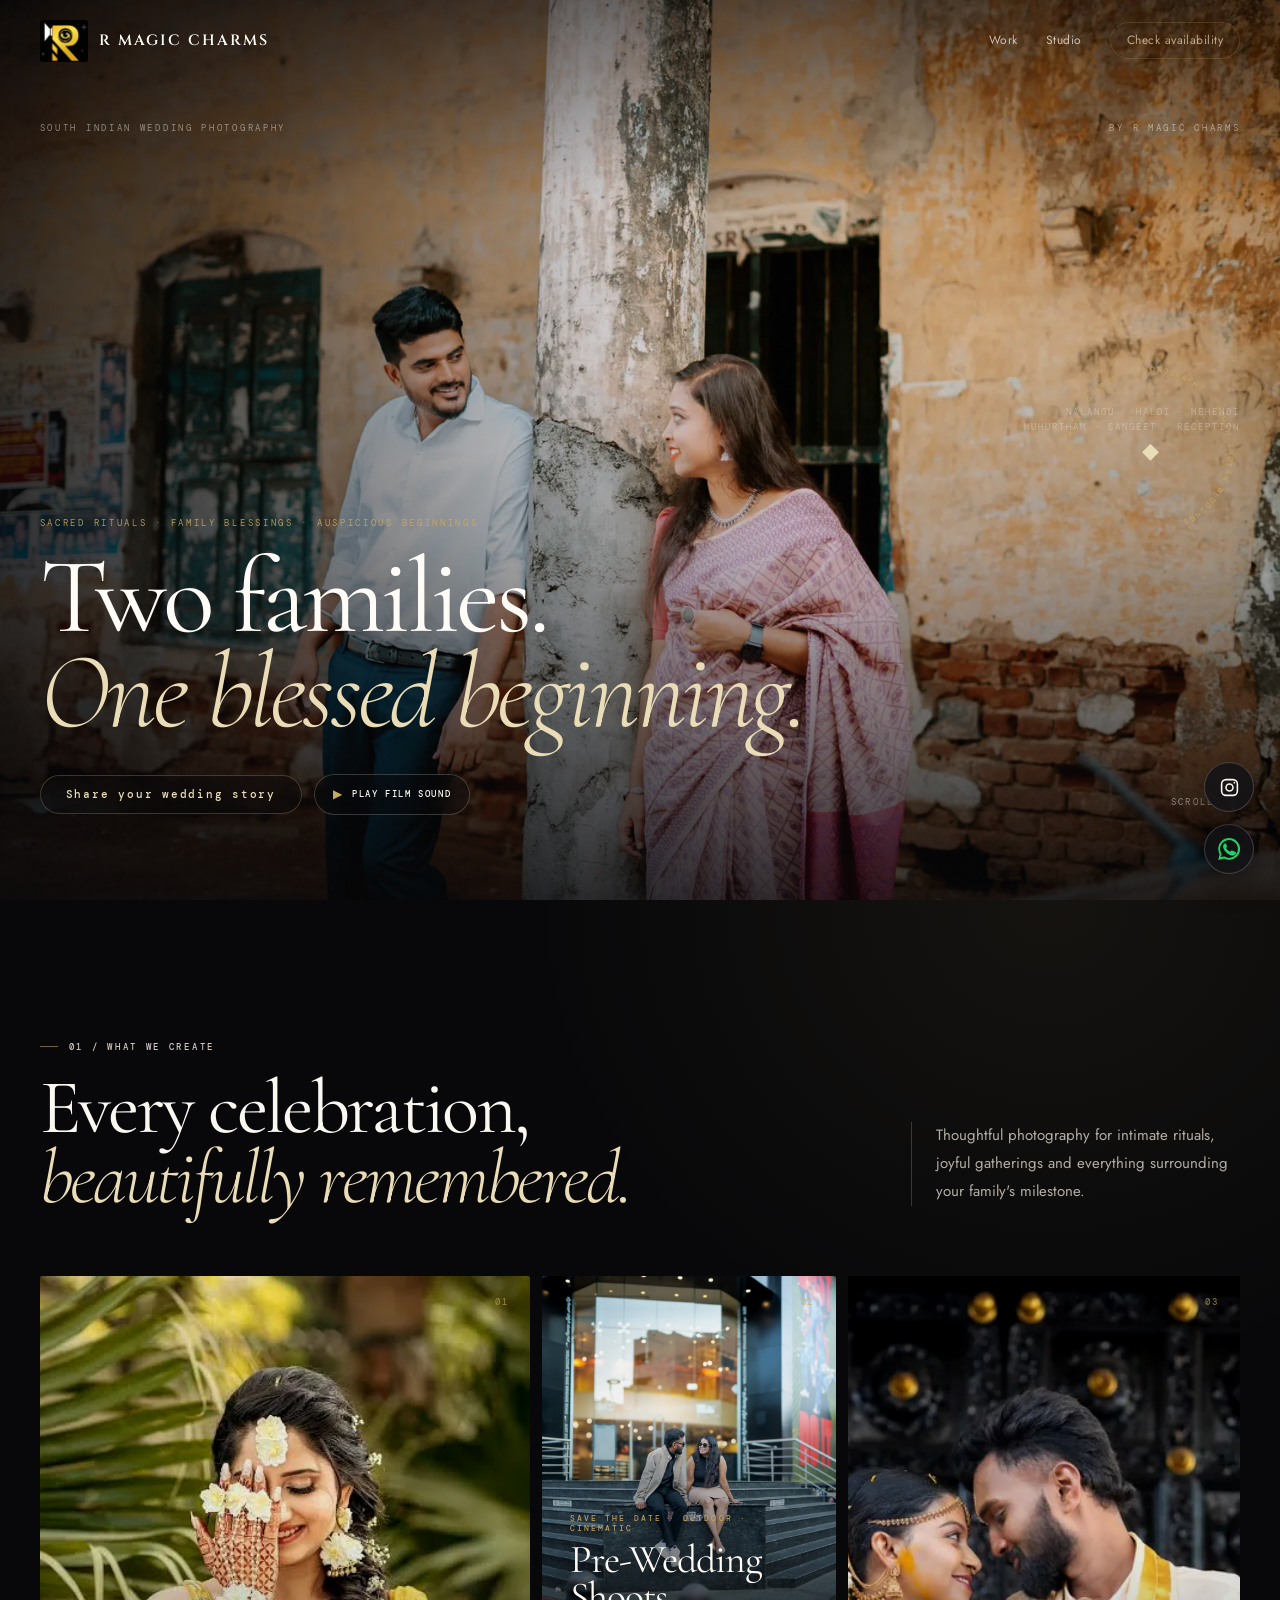
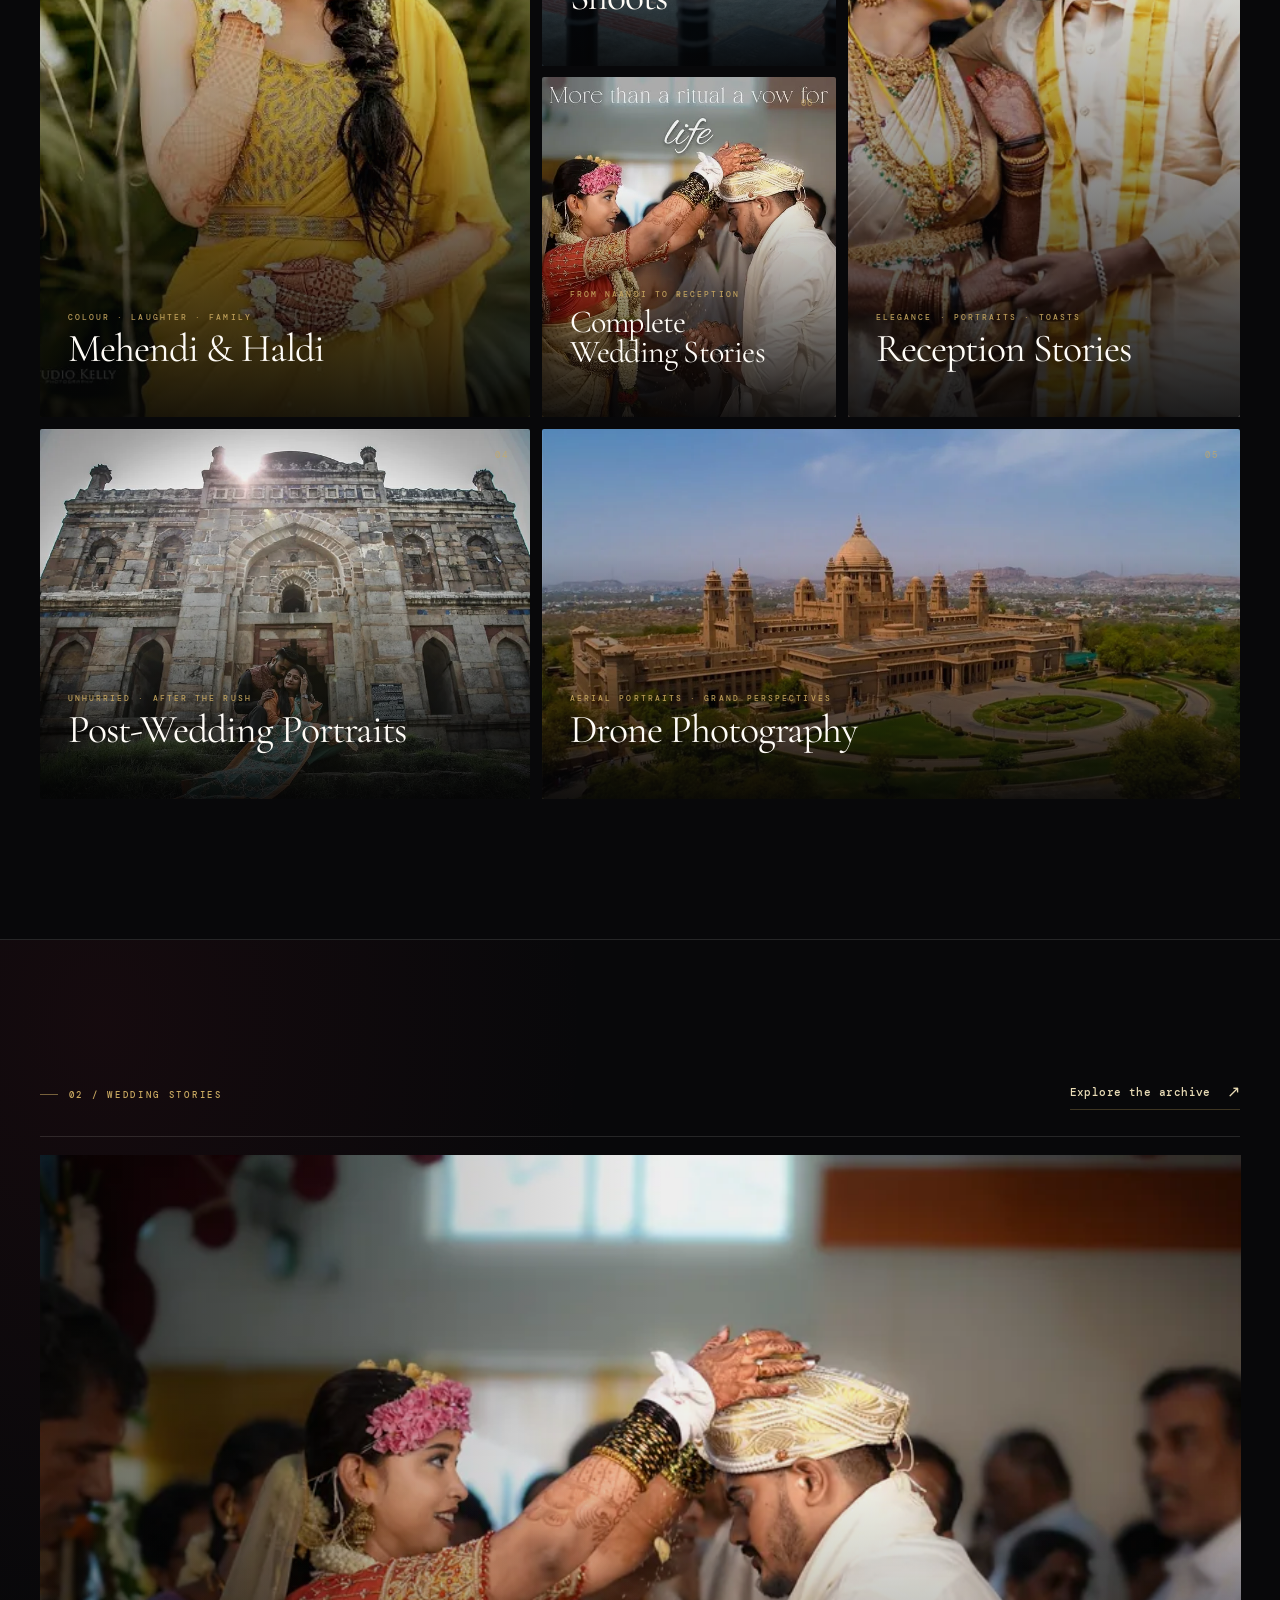
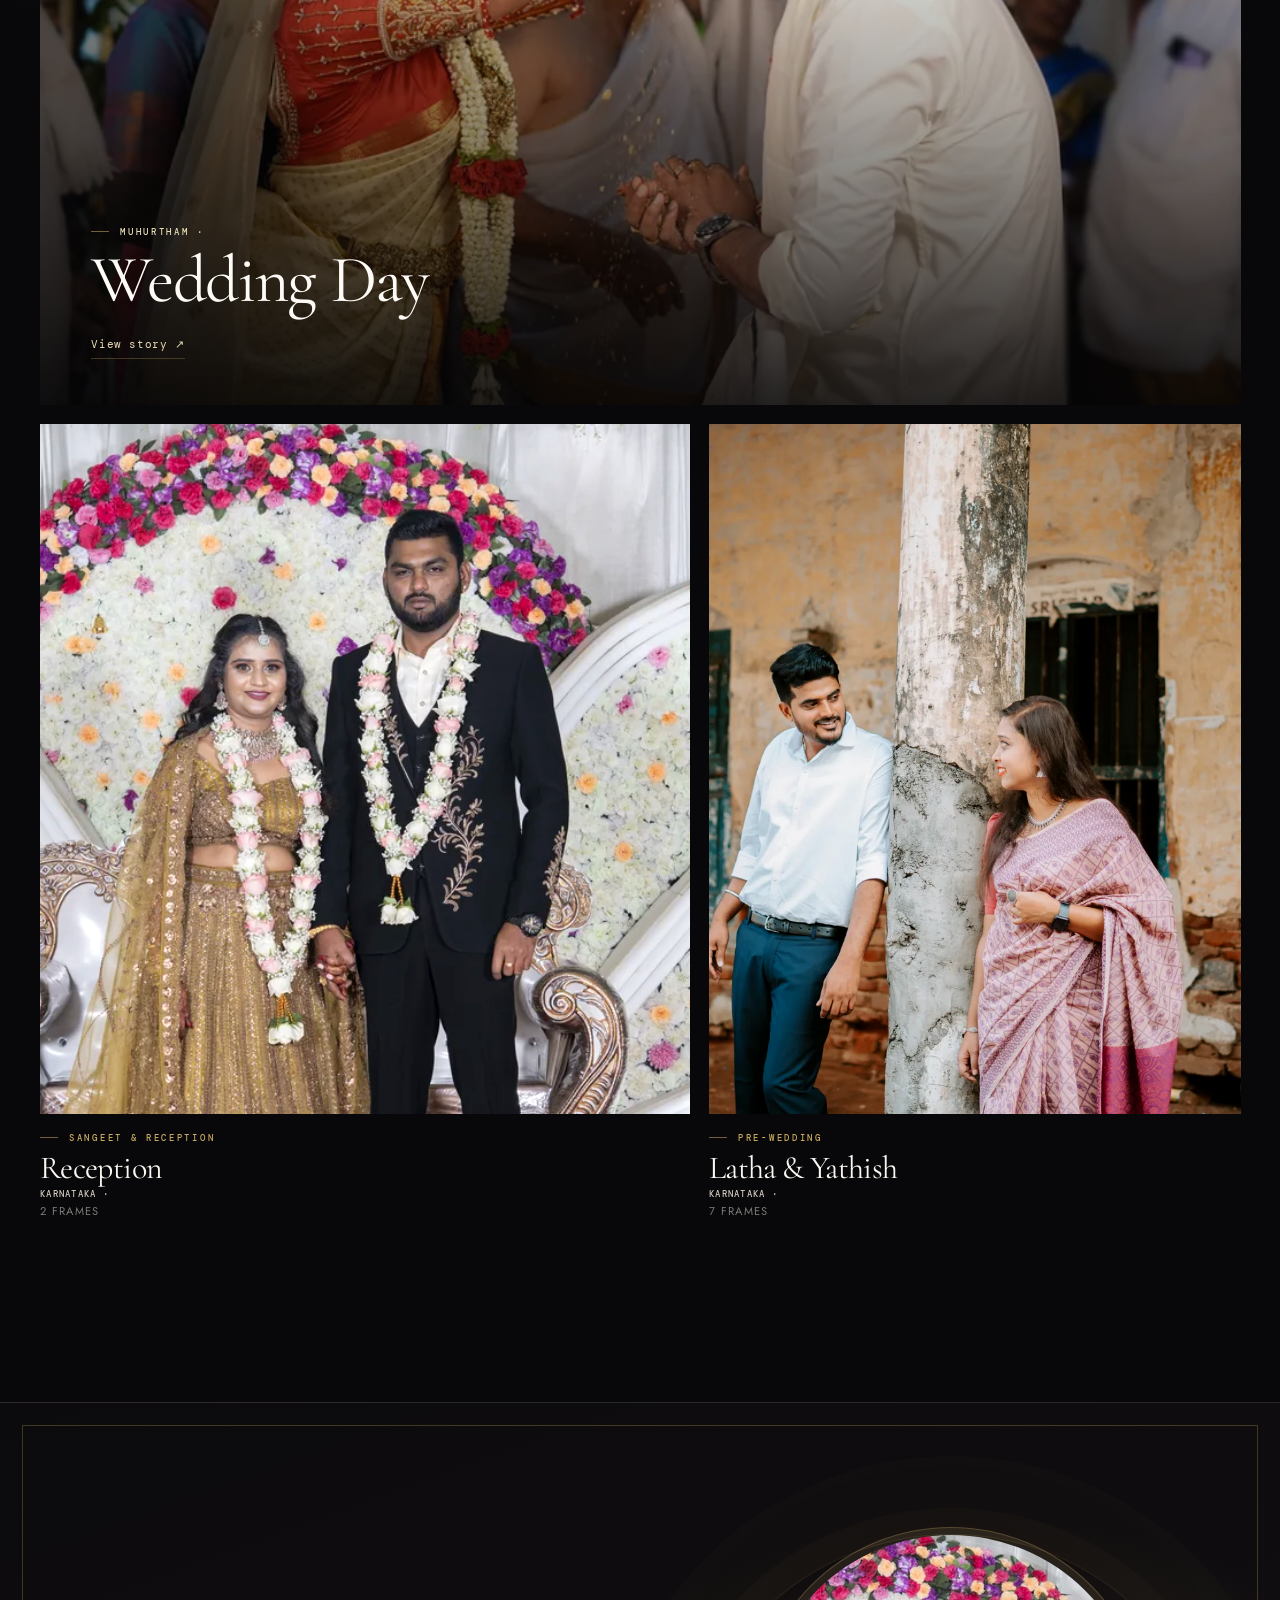
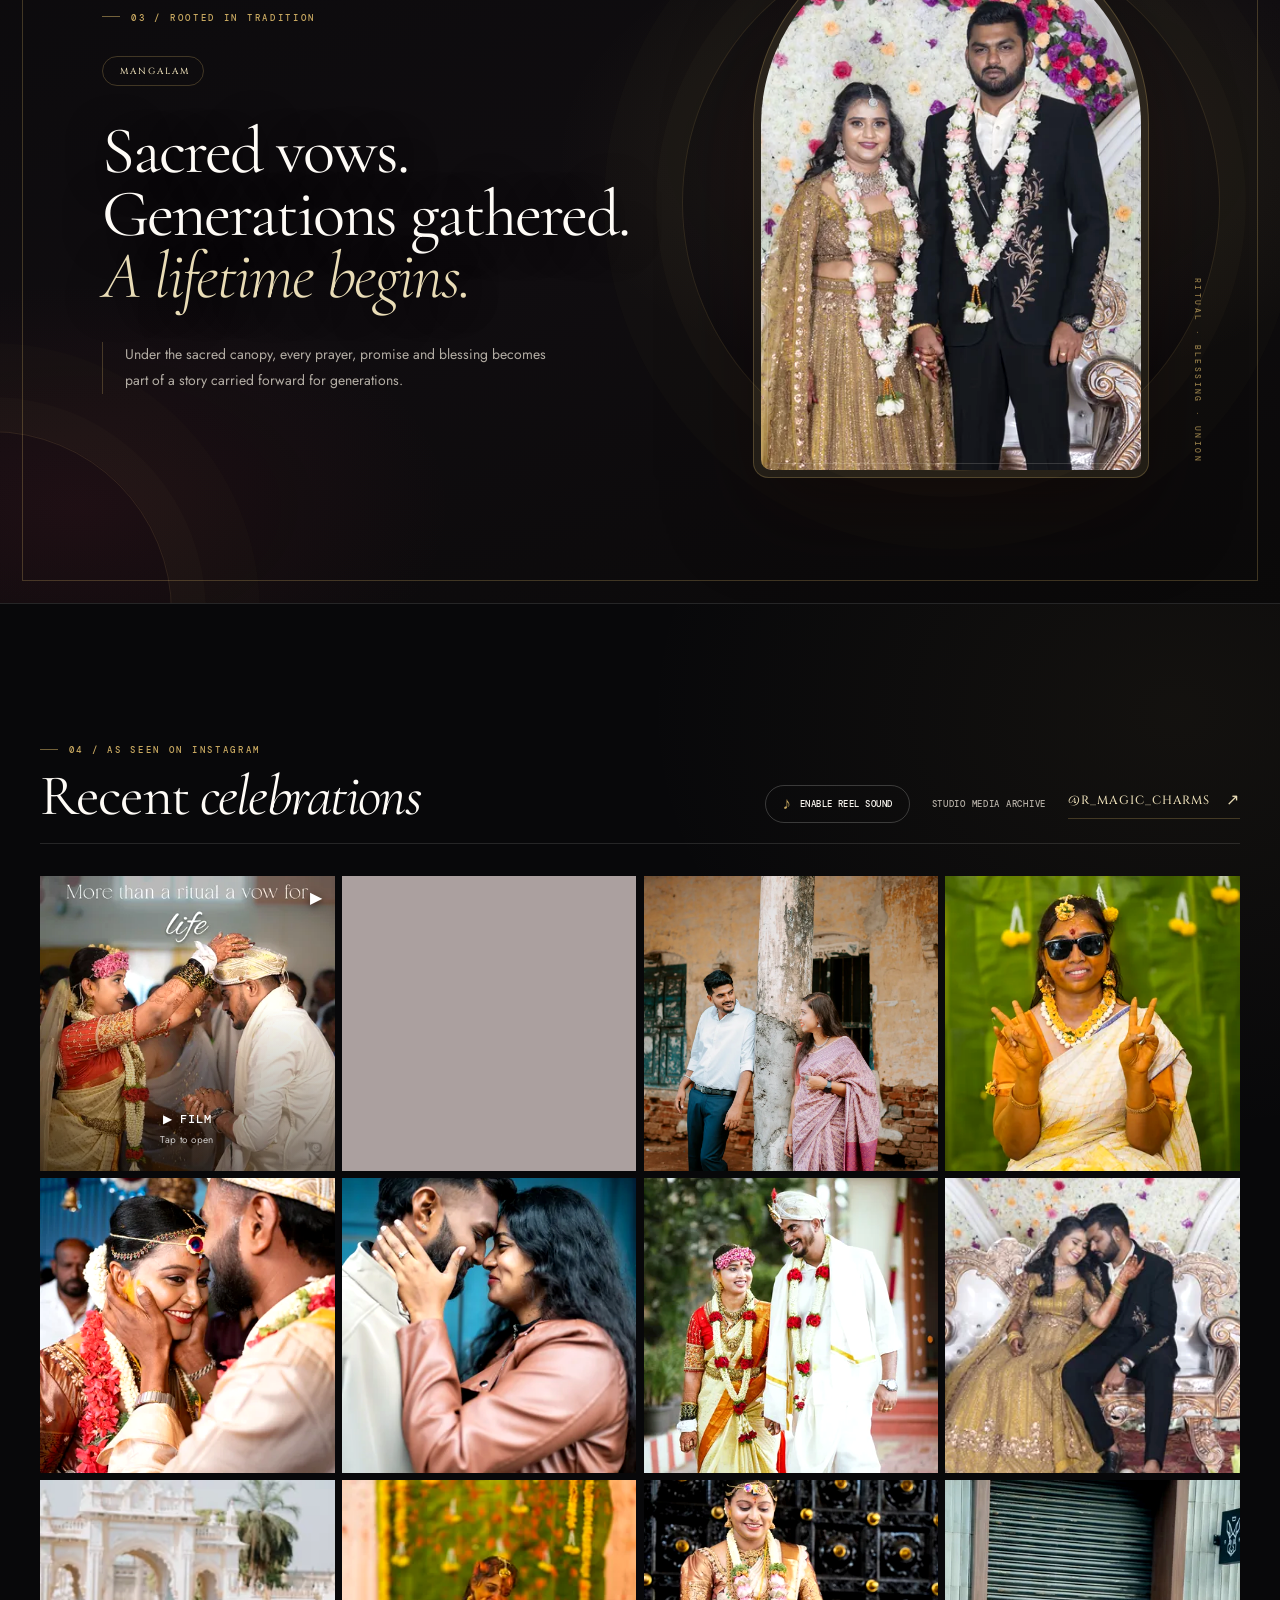
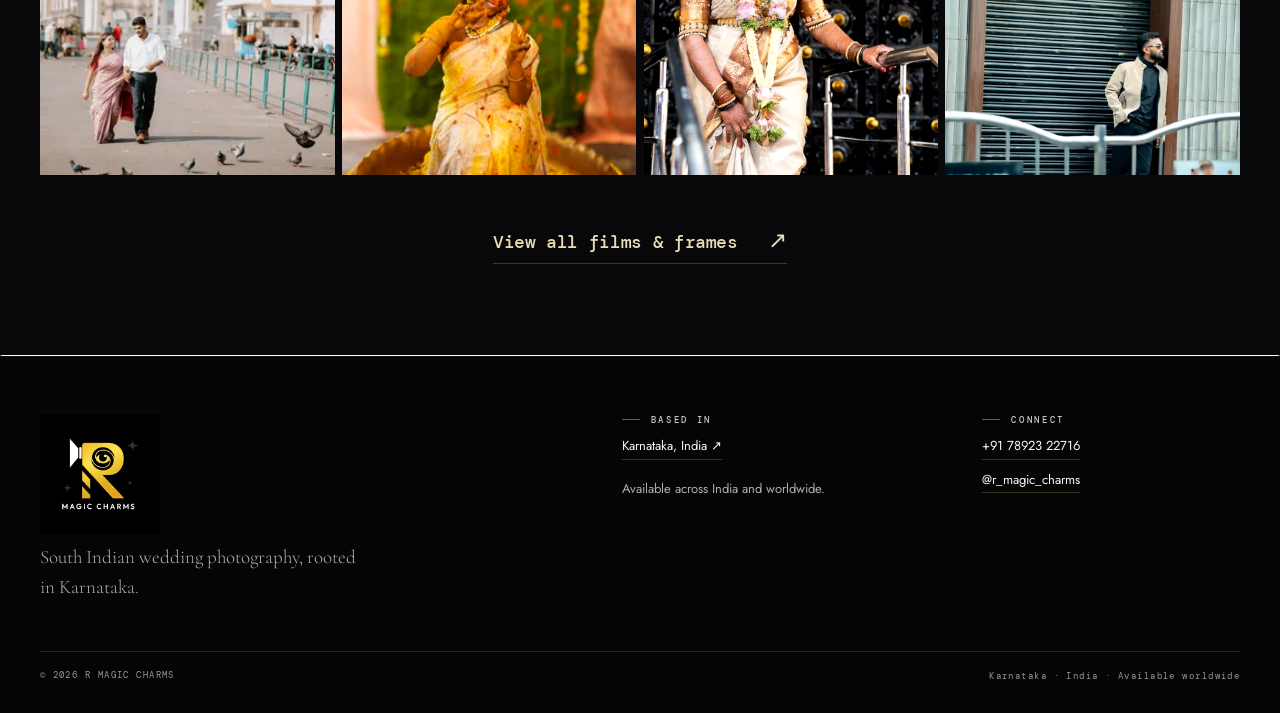
==== commit 8eb5dd0d: "Fetch Instagram reels and engagement through Cloudflare Add a Pages Function that keeps the Meta tok" ====
--- a/index.html
+++ b/index.html
@@ -10,8 +10,8 @@
     <link rel="preconnect" href="https://fonts.gstatic.com" crossorigin />
 
     <!-- Own stylesheets first so they are the only thing blocking first paint. -->
-    <link rel="stylesheet" href="styles.css?v=20260824-07" />
-    <link rel="stylesheet" href="fixes.css?v=20260824-07" />
+    <link rel="stylesheet" href="styles.css?v=20260824-08" />
+    <link rel="stylesheet" href="fixes.css?v=20260824-08" />
 
     <!-- Google Fonts loaded without blocking render; text paints immediately in
          the fallback face and swaps in when the webfonts arrive. -->
@@ -27,9 +27,9 @@
 
     <!-- The page is client-rendered, so tell the browser about the first-paint
          assets up front instead of waiting for JS to discover them. -->
-    <link rel="preload" as="script" href="media.js?v=20260824-07" />
-    <link rel="preload" as="script" href="content.js?v=20260824-07" />
-    <link rel="preload" as="script" href="app.js?v=20260824-07" />
+    <link rel="preload" as="script" href="media.js?v=20260824-08" />
+    <link rel="preload" as="script" href="content.js?v=20260824-08" />
+    <link rel="preload" as="script" href="app.js?v=20260824-08" />
     <link rel="preload" as="image" href="resources/photos/latha-and-yathish/01-1600.webp" fetchpriority="high" />
   </head>
   <body>
@@ -38,9 +38,9 @@
     <main id="app" tabindex="-1"></main>
     <footer id="site-footer"></footer>
     <aside class="social-rail" id="socialRail" aria-label="Social and contact links"></aside>
-    <script src="media.js?v=20260824-07"></script>
-    <script src="content.js?v=20260824-07"></script>
-    <script src="app.js?v=20260824-07"></script>
+    <script src="media.js?v=20260824-08"></script>
+    <script src="content.js?v=20260824-08"></script>
+    <script src="app.js?v=20260824-08"></script>
   </body>
 </html>
 
--- a/styles.css
+++ b/styles.css
@@ -145,6 +145,7 @@
 .insta-header{display:flex;align-items:flex-end;justify-content:space-between;margin-bottom:32px;padding-bottom:20px;border-bottom:1px solid var(--line)}
 .insta-header h2{font:400 clamp(38px,4.5vw,72px)/.94 var(--serif);letter-spacing:-.02em;margin:12px 0 0}
 .insta-actions{display:flex;align-items:center;gap:22px}
+.insta-status{font:500 9px var(--mono);letter-spacing:.08em;text-transform:uppercase;color:var(--muted)}
 .insta-handle{font:500 12px var(--display);letter-spacing:.08em;text-transform:uppercase}
 .insta-grid{display:grid;grid-template-columns:repeat(4,1fr);gap:6px}
 .insta-cell{display:block;aspect-ratio:1;overflow:hidden;background:#e3d5bf;position:relative;border:0;padding:0;color:#fff;cursor:pointer;text-align:left}
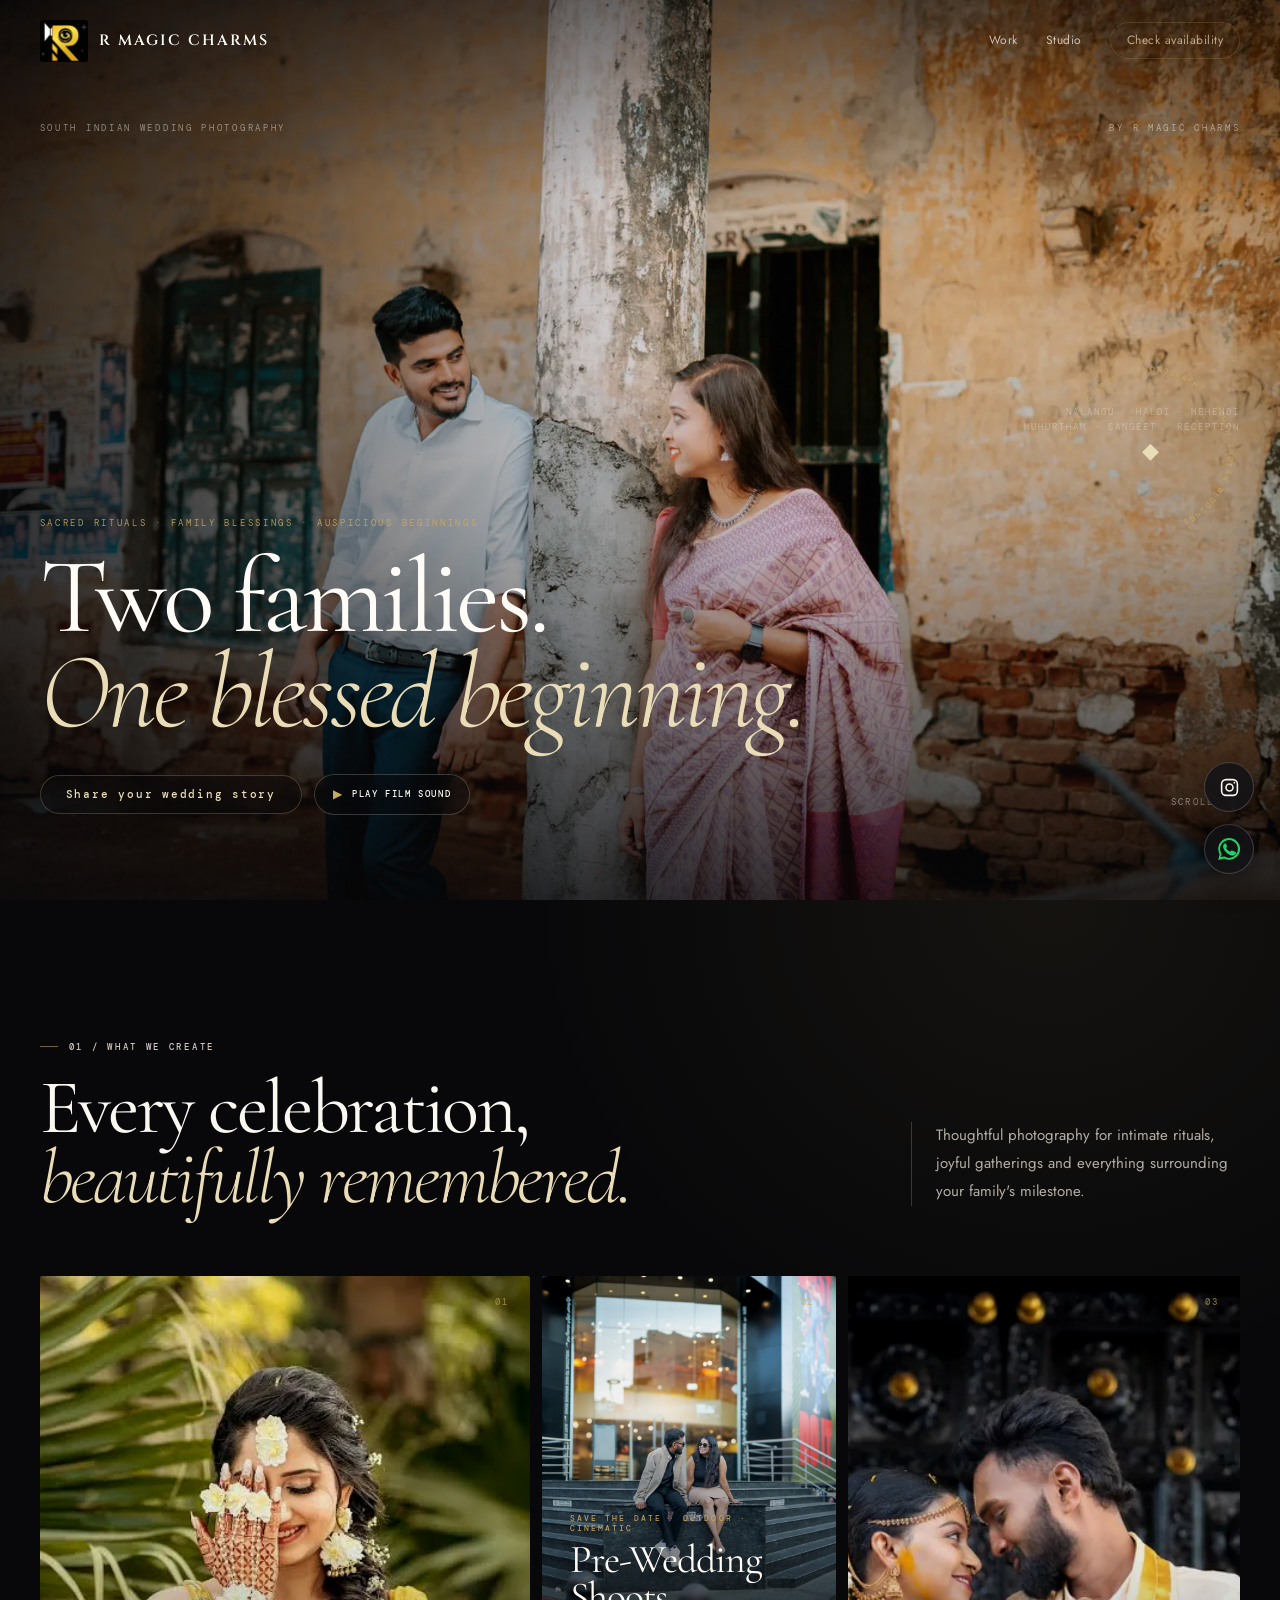
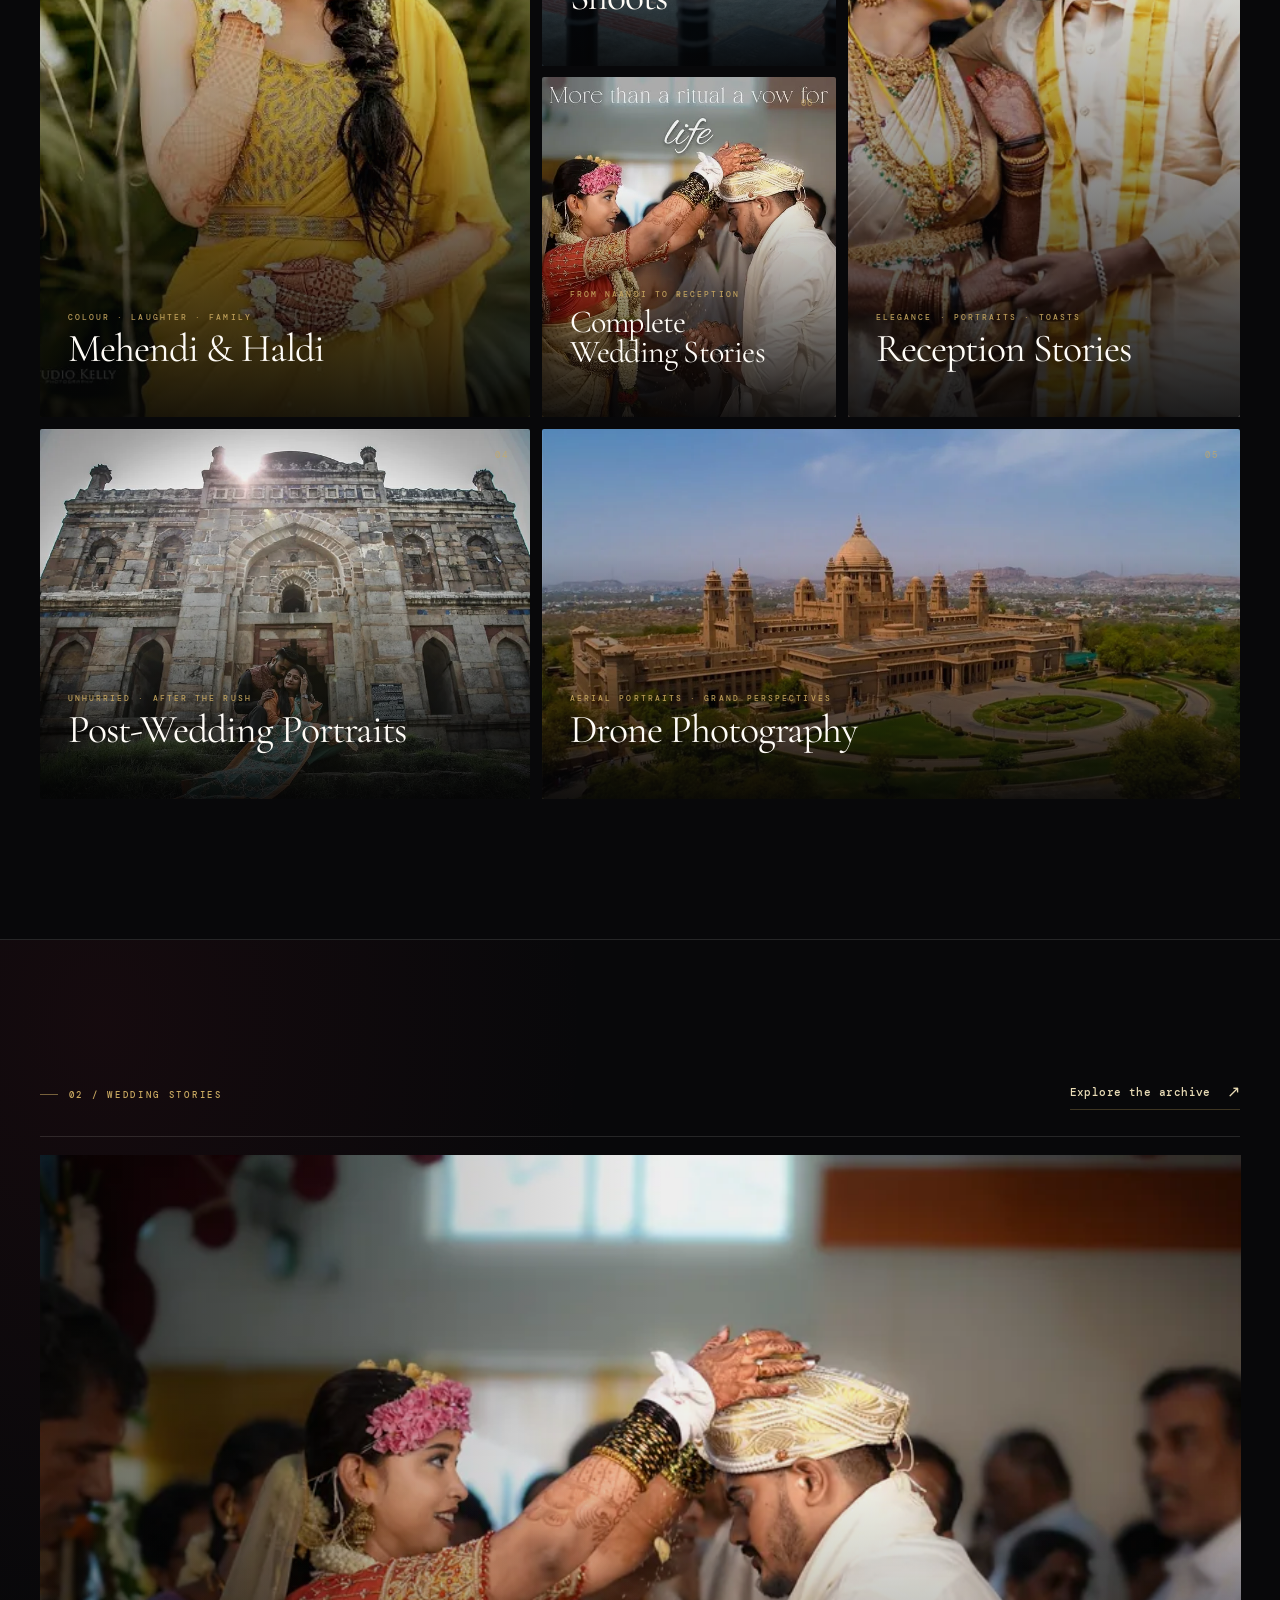
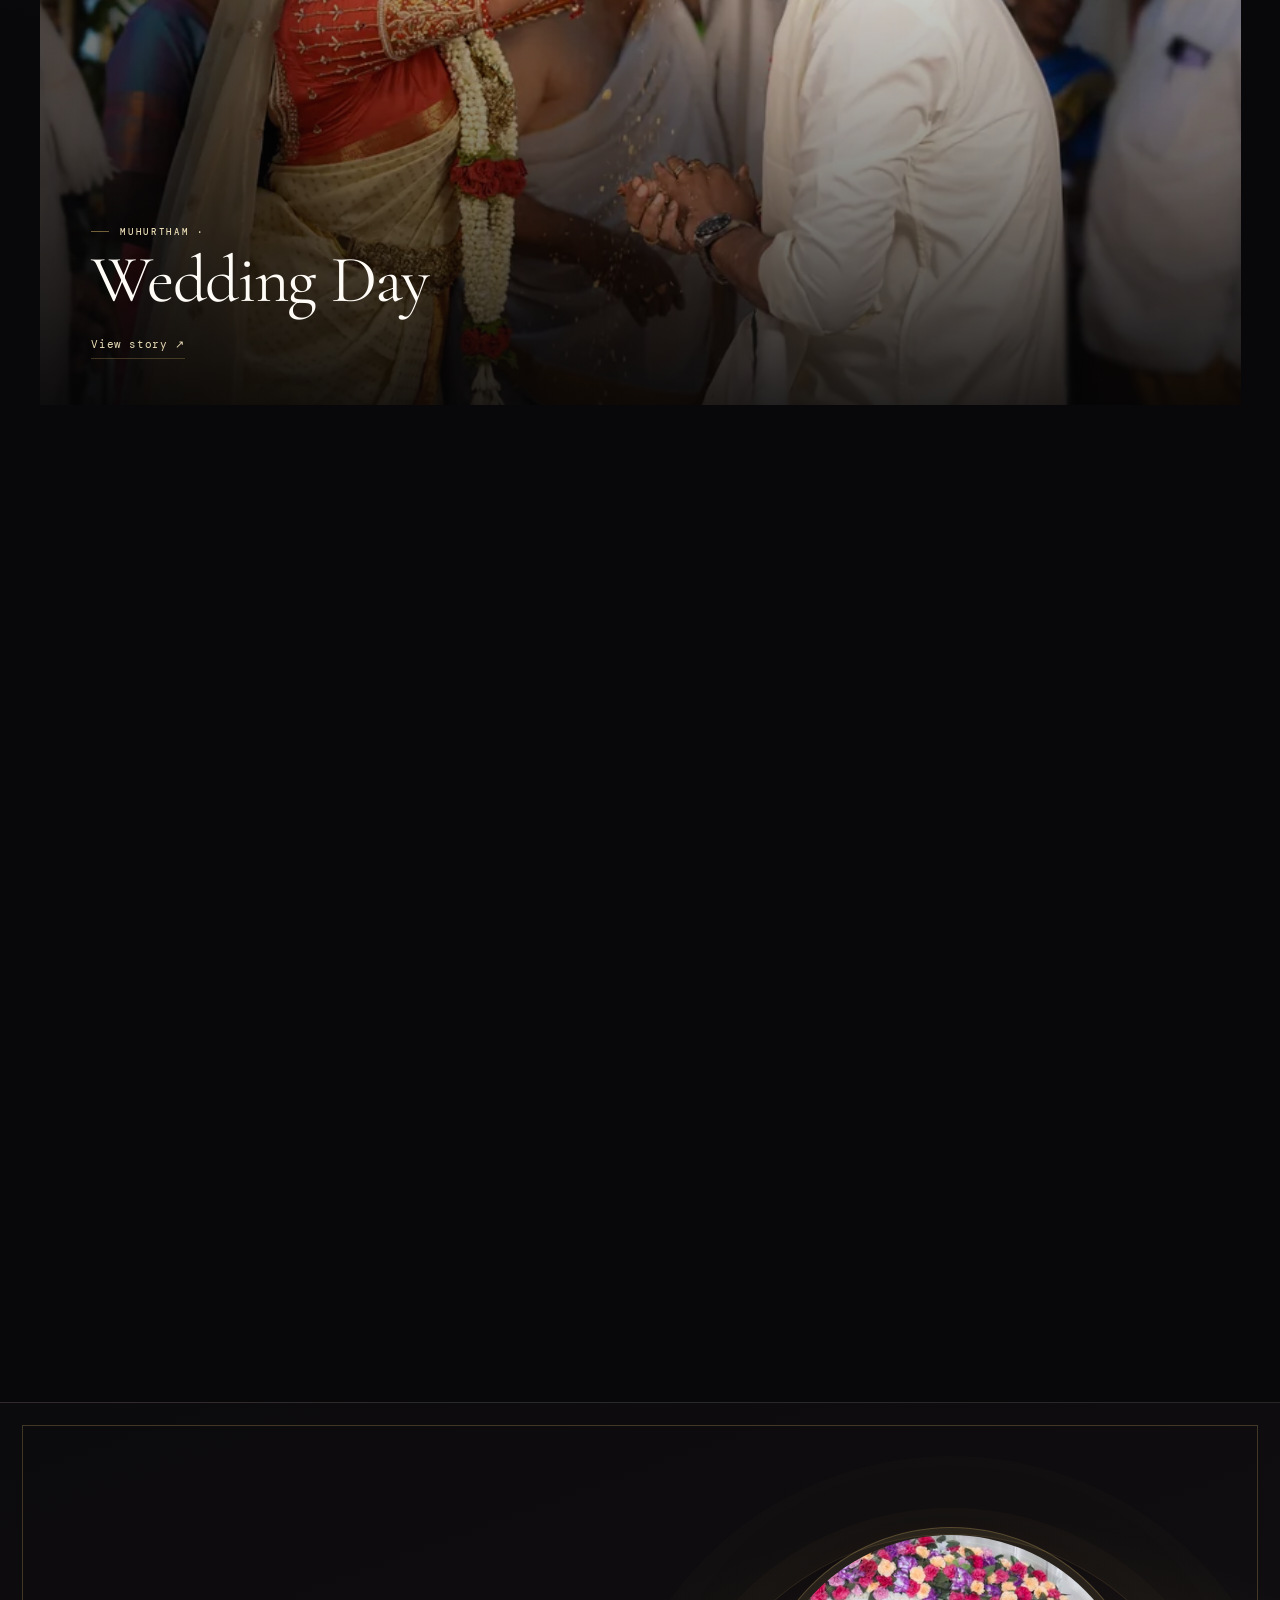
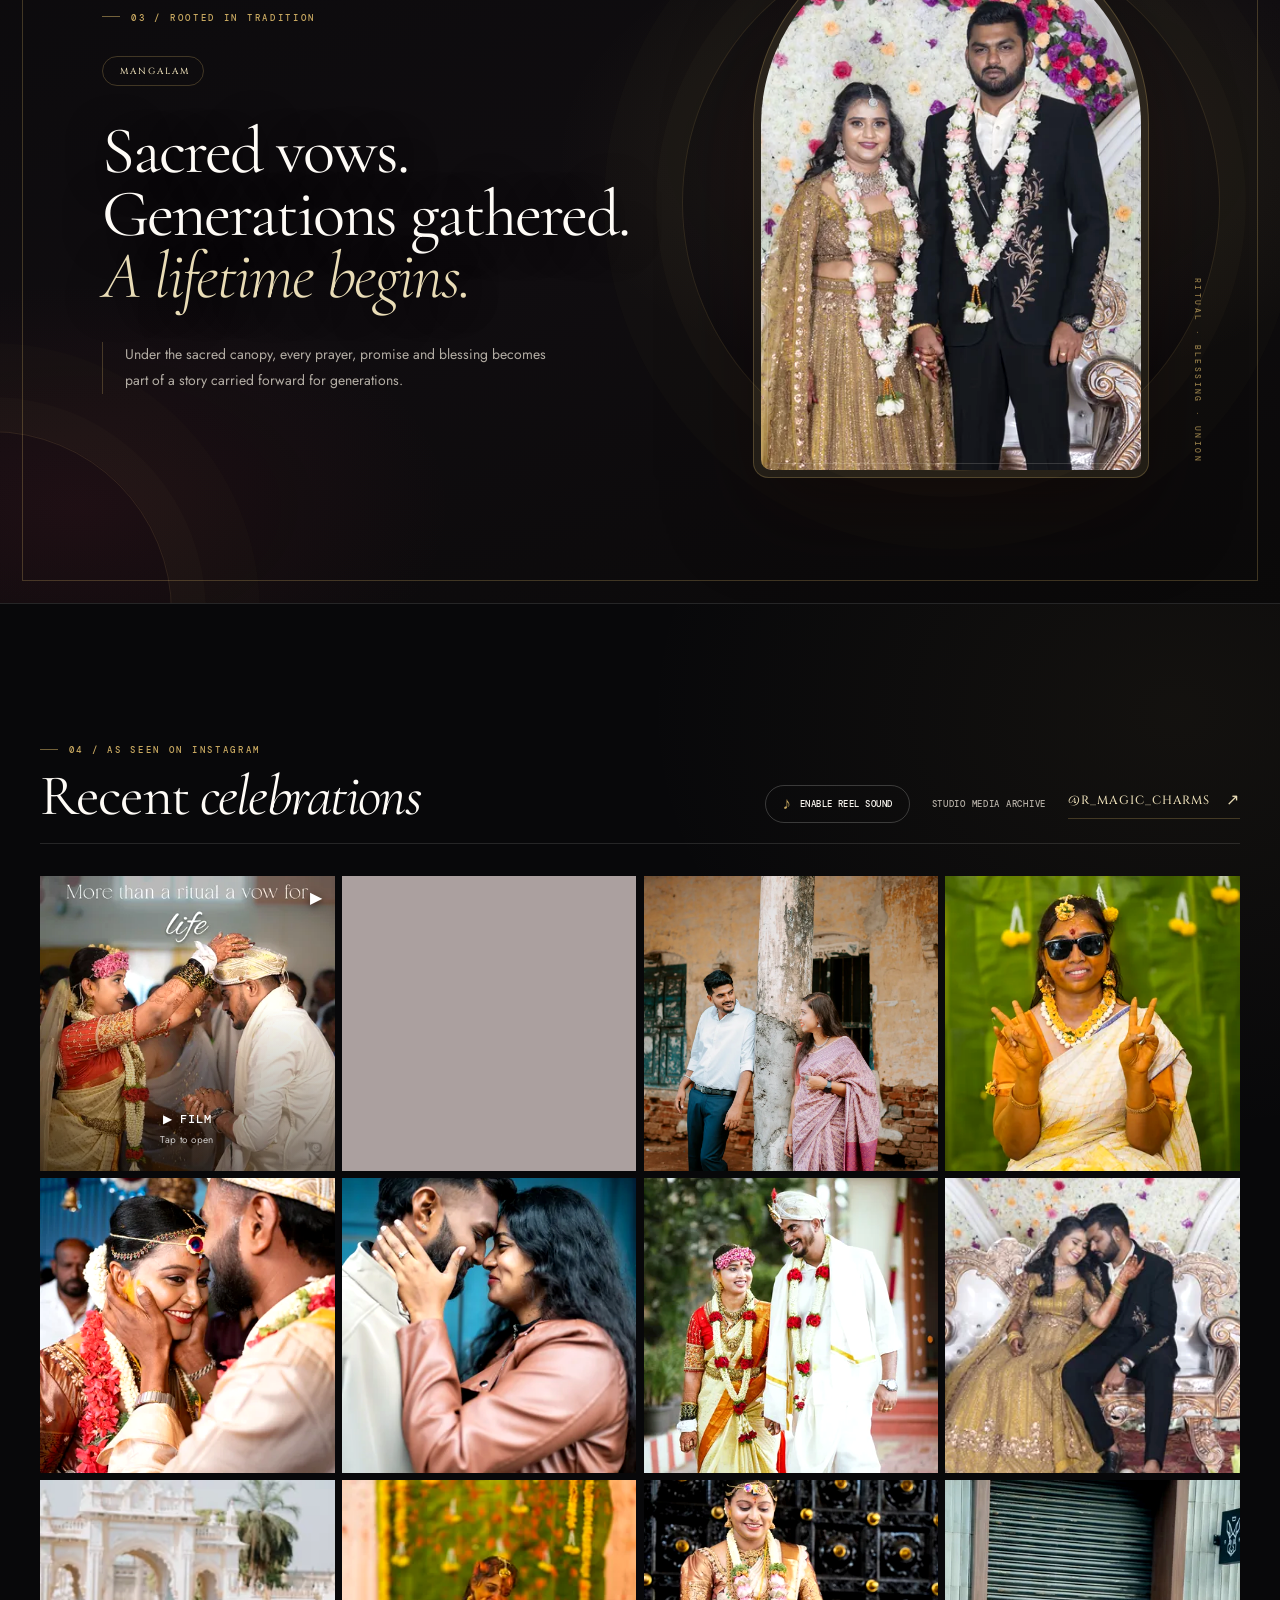
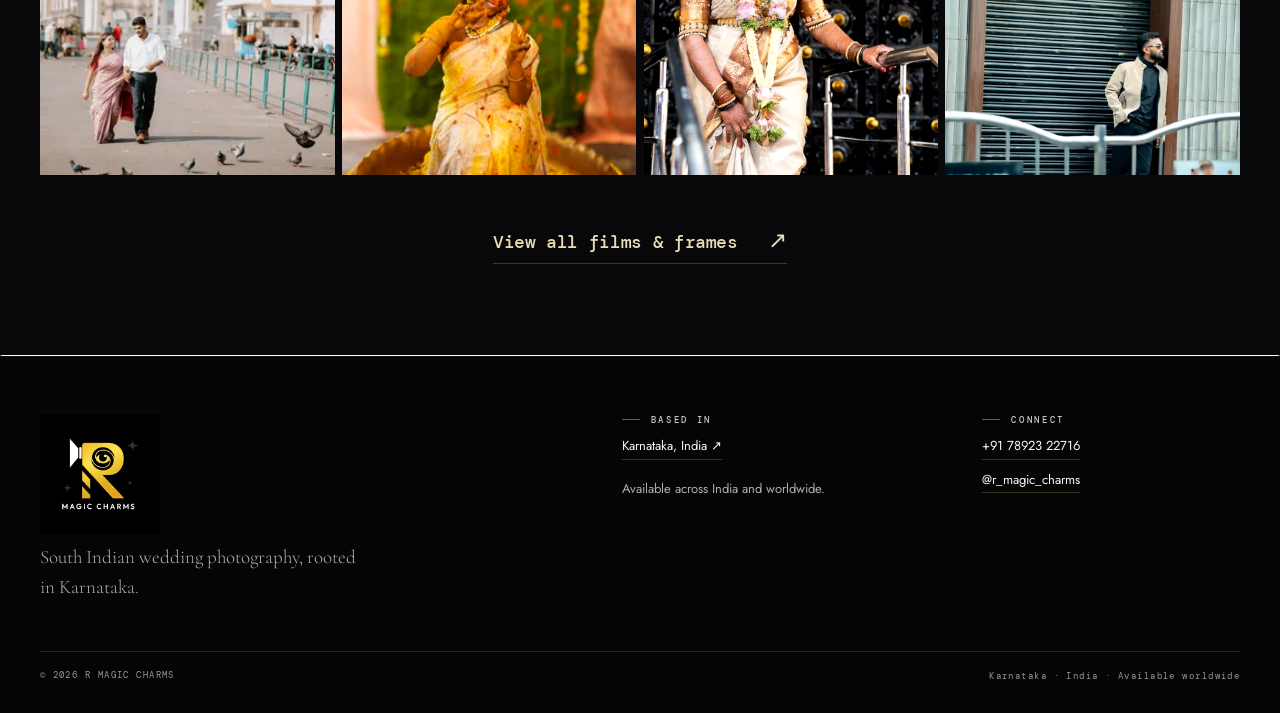
==== commit 9392e3f4: "Restore the live public Instagram reel feed Use the working public account feed as the immediate sou" ====
--- a/index.html
+++ b/index.html
@@ -10,8 +10,8 @@
     <link rel="preconnect" href="https://fonts.gstatic.com" crossorigin />
 
     <!-- Own stylesheets first so they are the only thing blocking first paint. -->
-    <link rel="stylesheet" href="styles.css?v=20260824-08" />
-    <link rel="stylesheet" href="fixes.css?v=20260824-08" />
+    <link rel="stylesheet" href="styles.css?v=20260824-09" />
+    <link rel="stylesheet" href="fixes.css?v=20260824-09" />
 
     <!-- Google Fonts loaded without blocking render; text paints immediately in
          the fallback face and swaps in when the webfonts arrive. -->
@@ -27,9 +27,9 @@
 
     <!-- The page is client-rendered, so tell the browser about the first-paint
          assets up front instead of waiting for JS to discover them. -->
-    <link rel="preload" as="script" href="media.js?v=20260824-08" />
-    <link rel="preload" as="script" href="content.js?v=20260824-08" />
-    <link rel="preload" as="script" href="app.js?v=20260824-08" />
+    <link rel="preload" as="script" href="media.js?v=20260824-09" />
+    <link rel="preload" as="script" href="content.js?v=20260824-09" />
+    <link rel="preload" as="script" href="app.js?v=20260824-09" />
     <link rel="preload" as="image" href="resources/photos/latha-and-yathish/01-1600.webp" fetchpriority="high" />
   </head>
   <body>
@@ -38,9 +38,9 @@
     <main id="app" tabindex="-1"></main>
     <footer id="site-footer"></footer>
     <aside class="social-rail" id="socialRail" aria-label="Social and contact links"></aside>
-    <script src="media.js?v=20260824-08"></script>
-    <script src="content.js?v=20260824-08"></script>
-    <script src="app.js?v=20260824-08"></script>
+    <script src="media.js?v=20260824-09"></script>
+    <script src="content.js?v=20260824-09"></script>
+    <script src="app.js?v=20260824-09"></script>
   </body>
 </html>
 
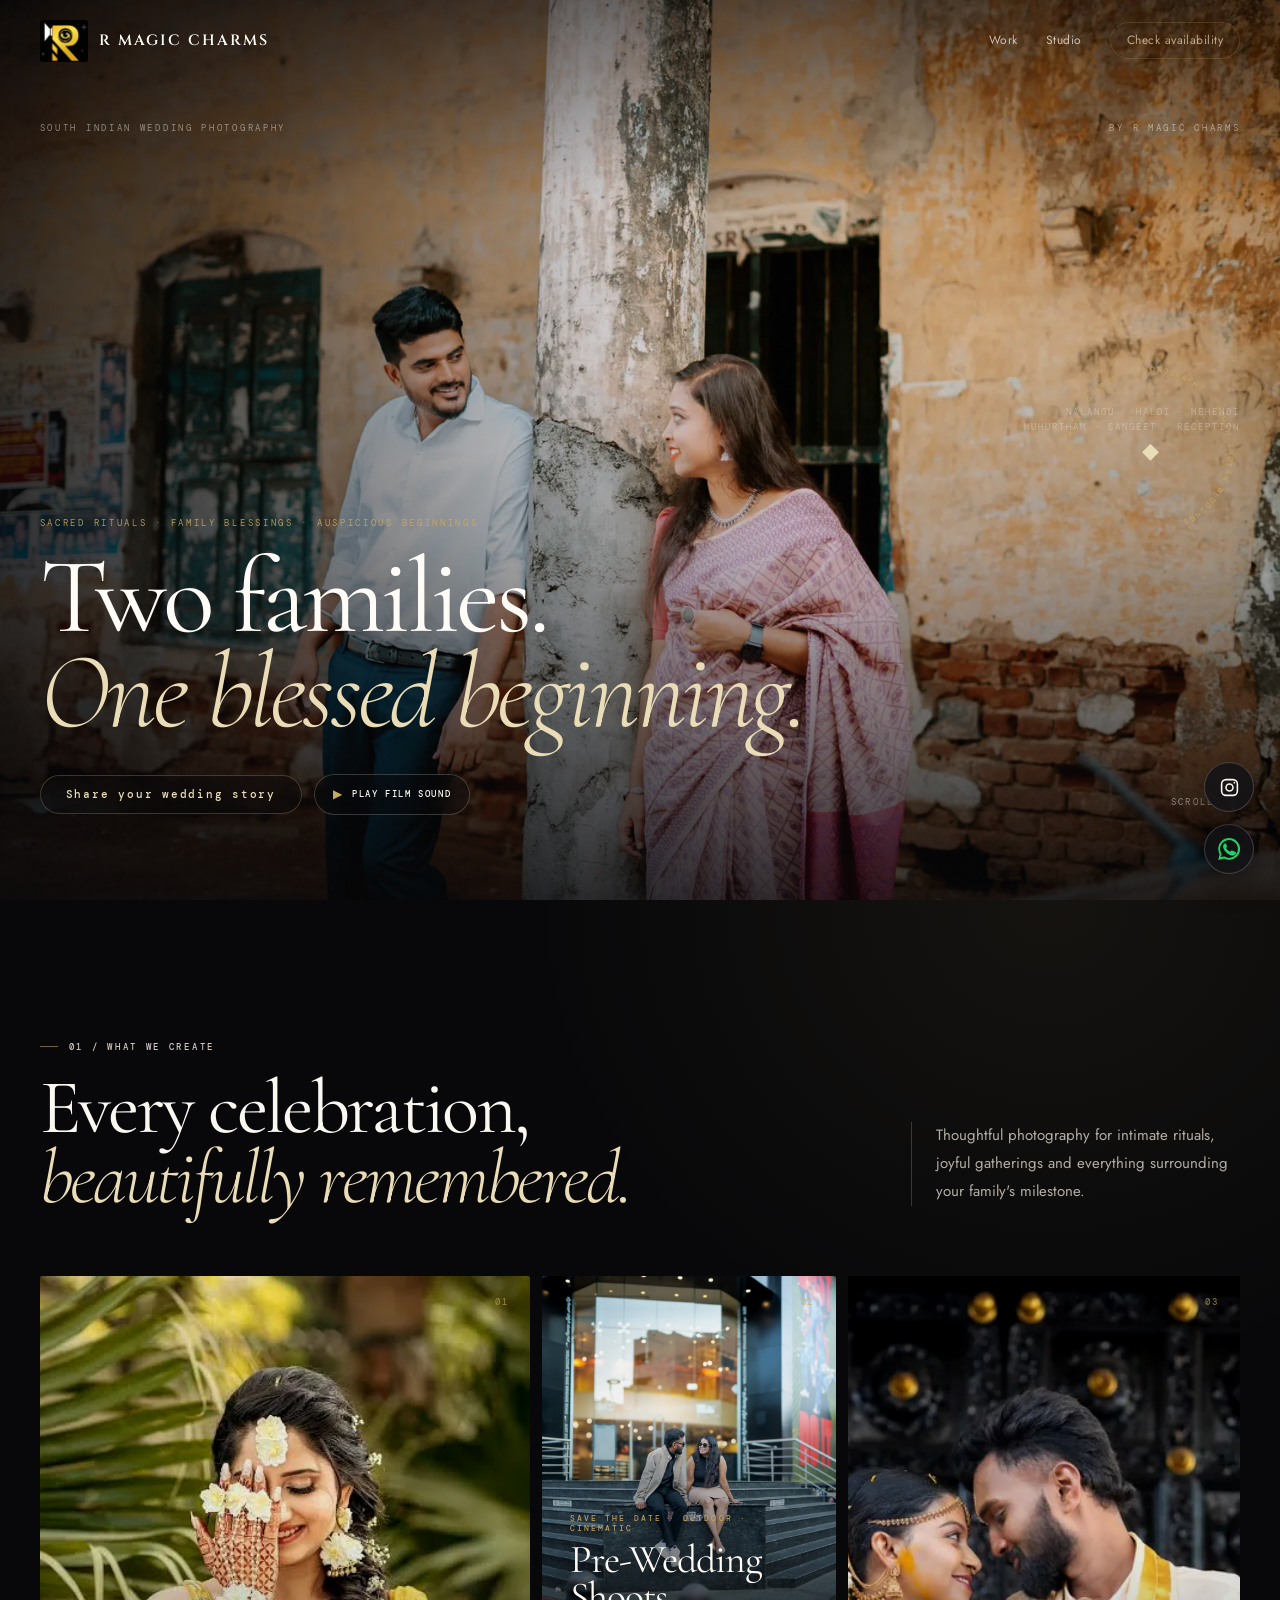
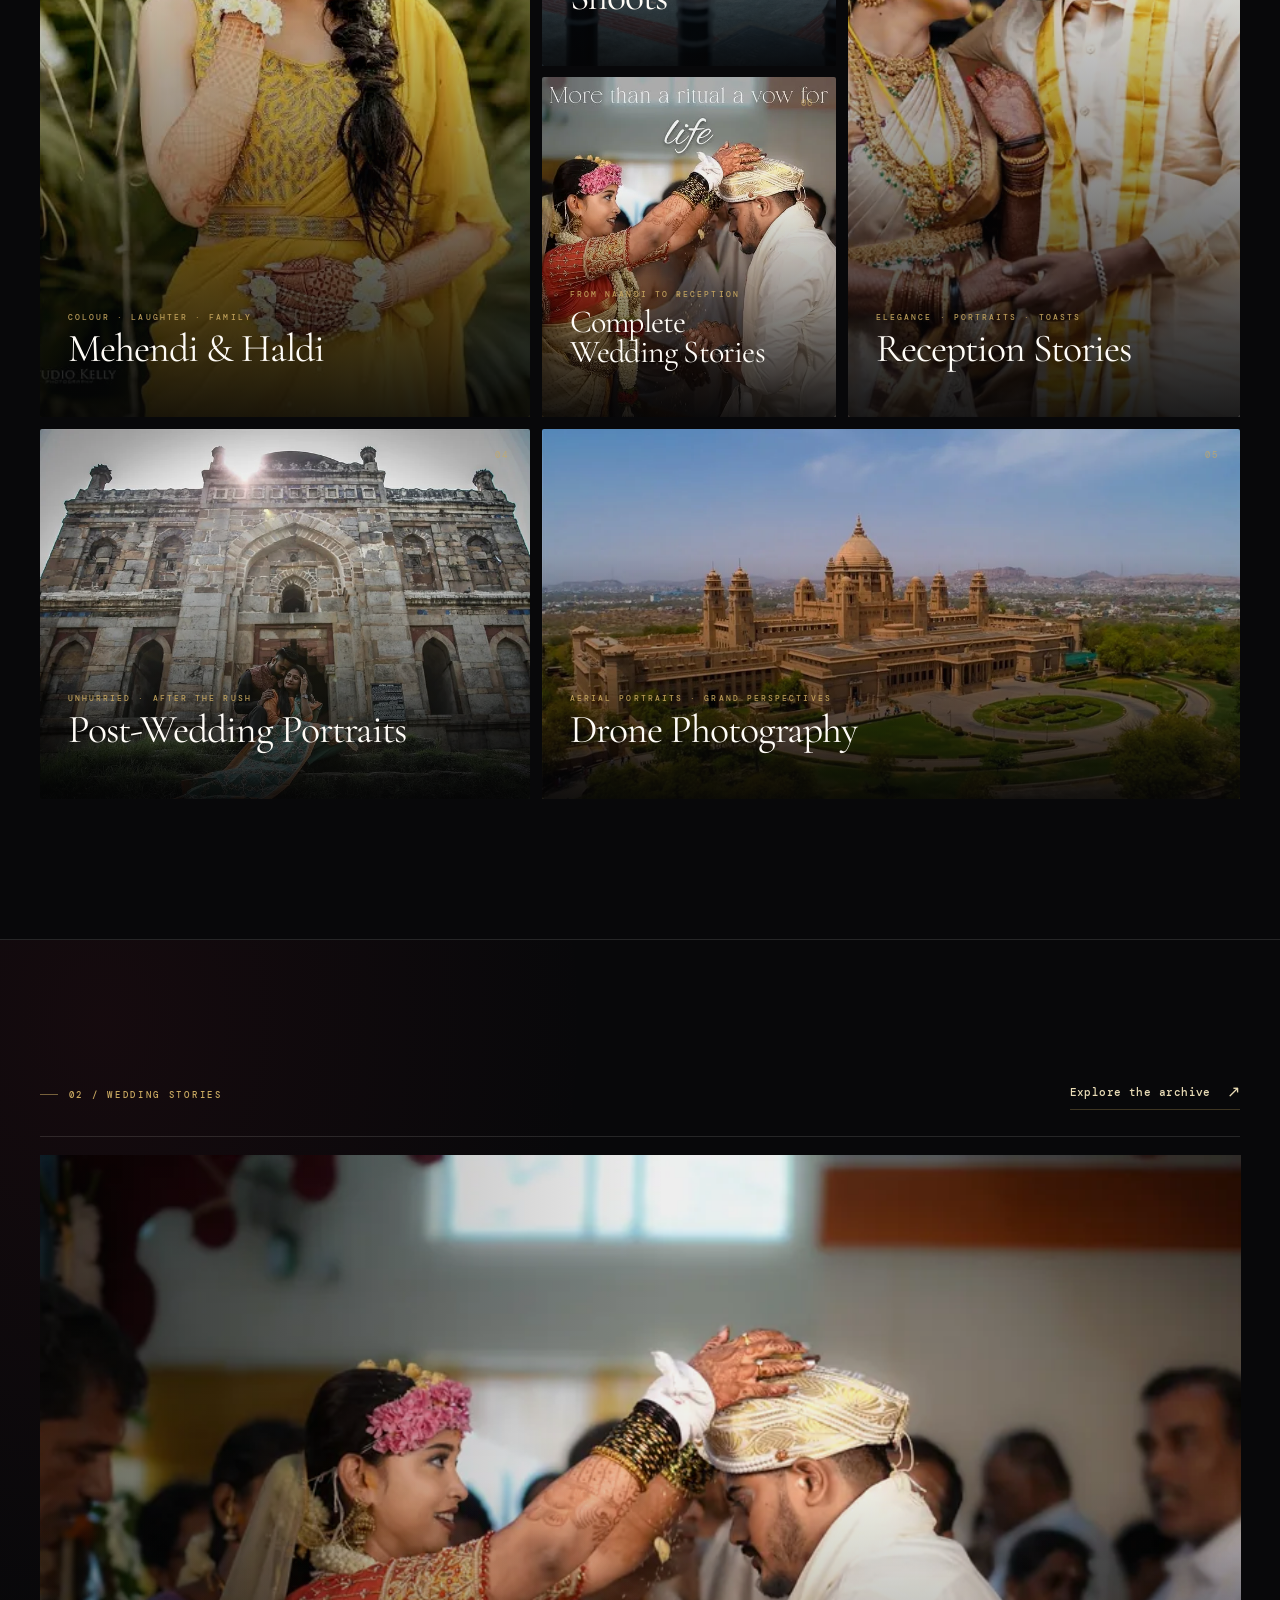
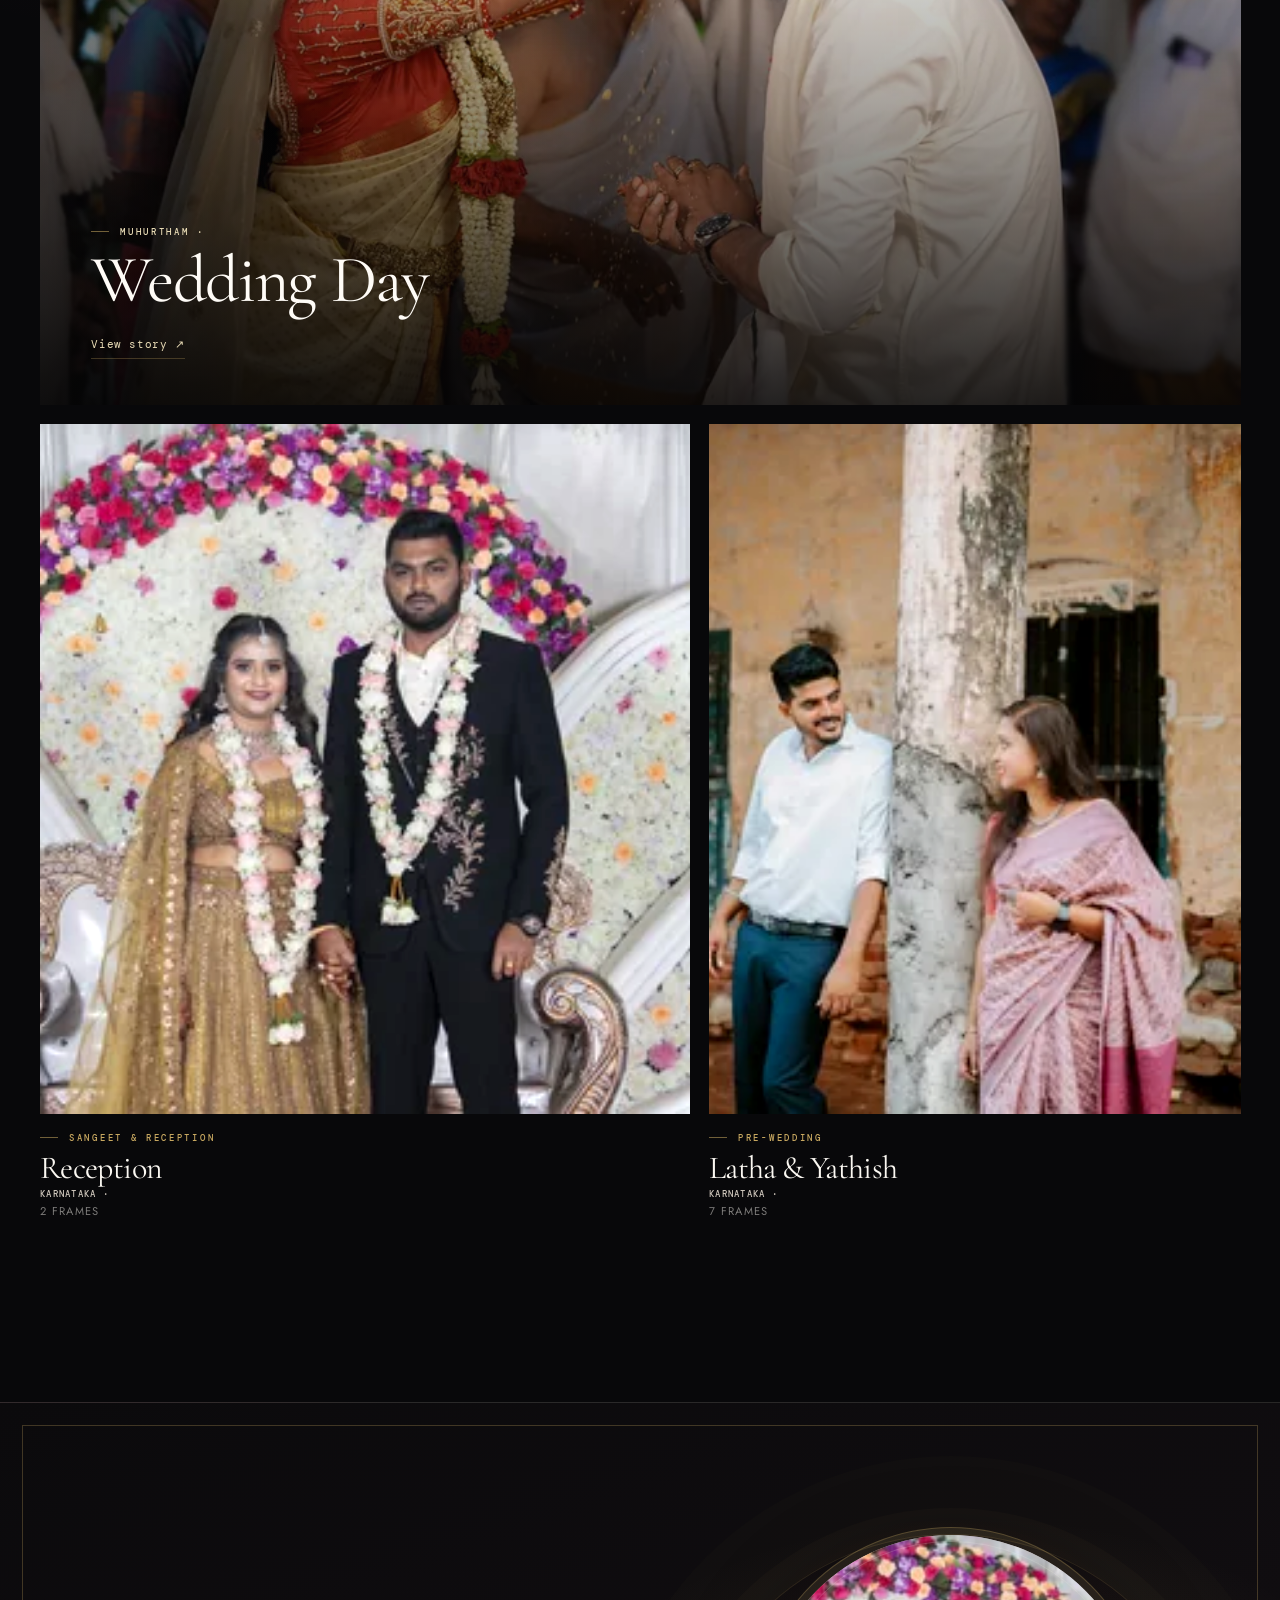
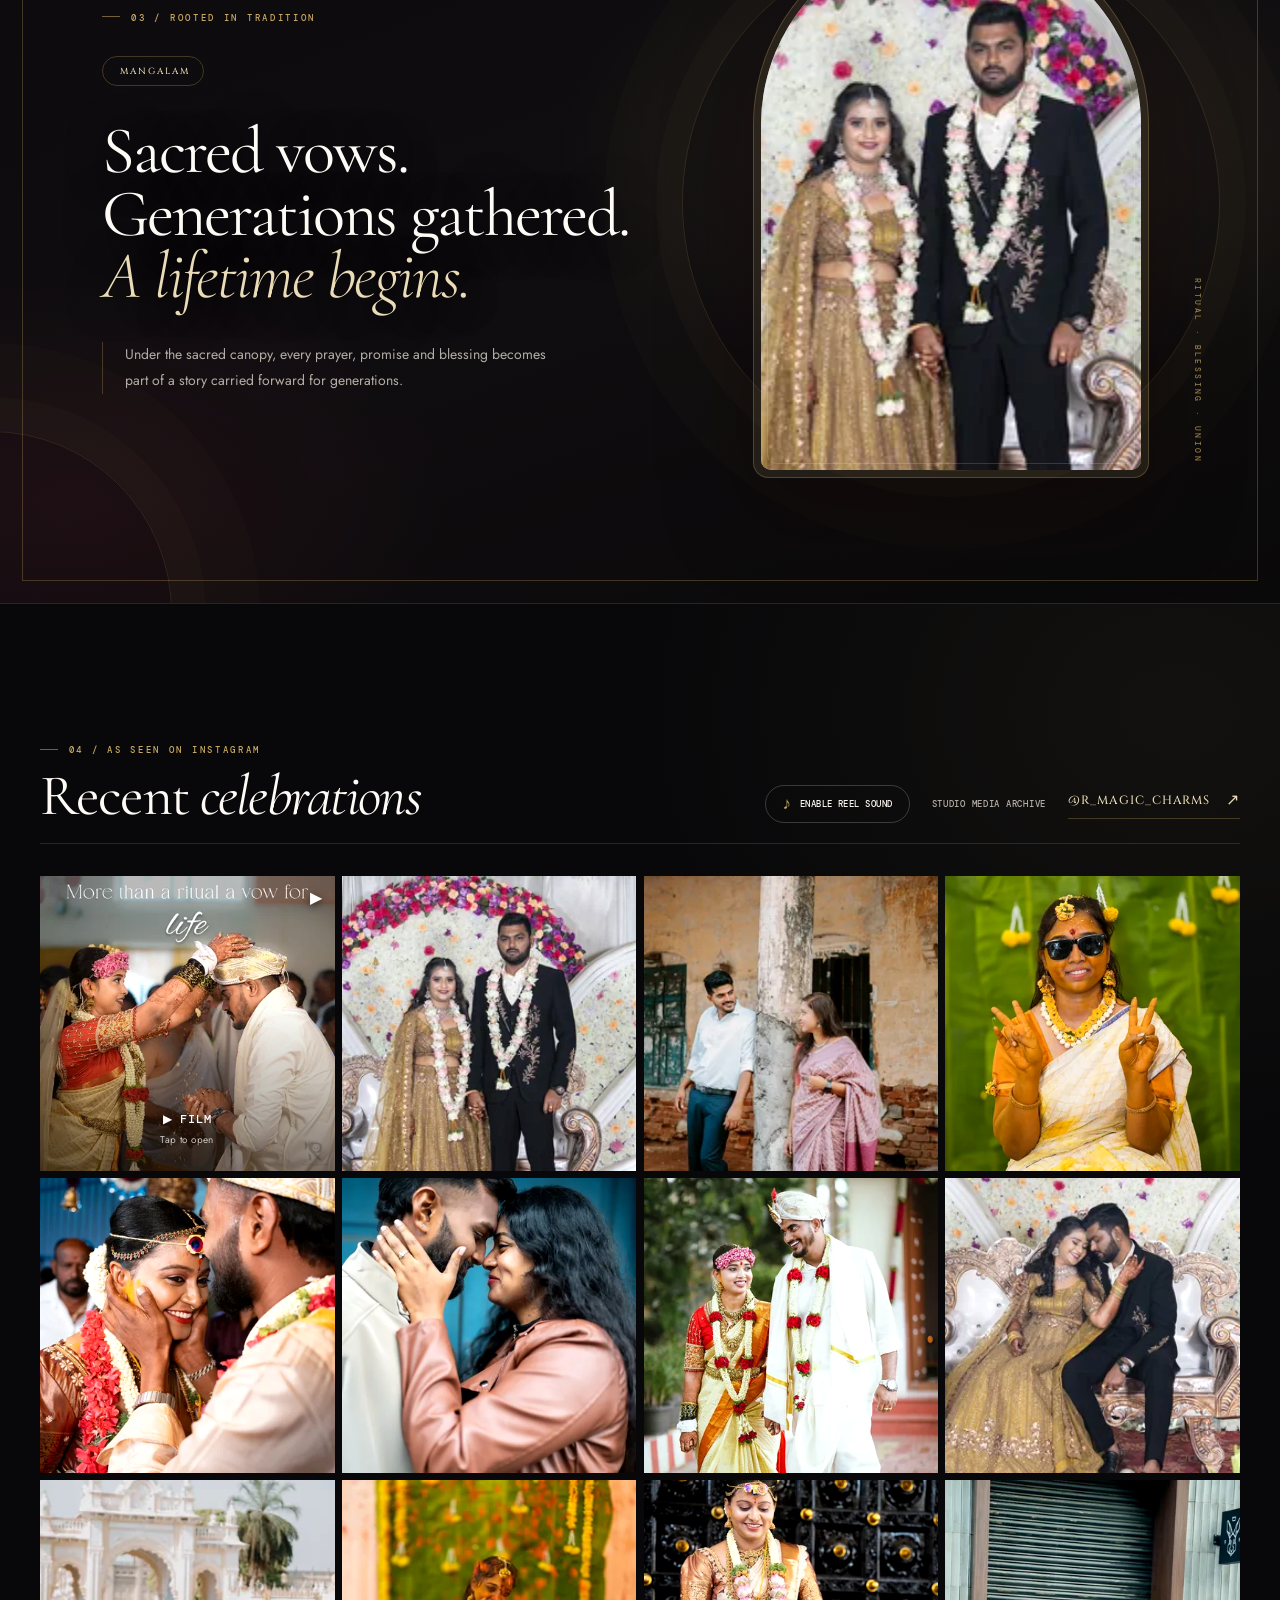
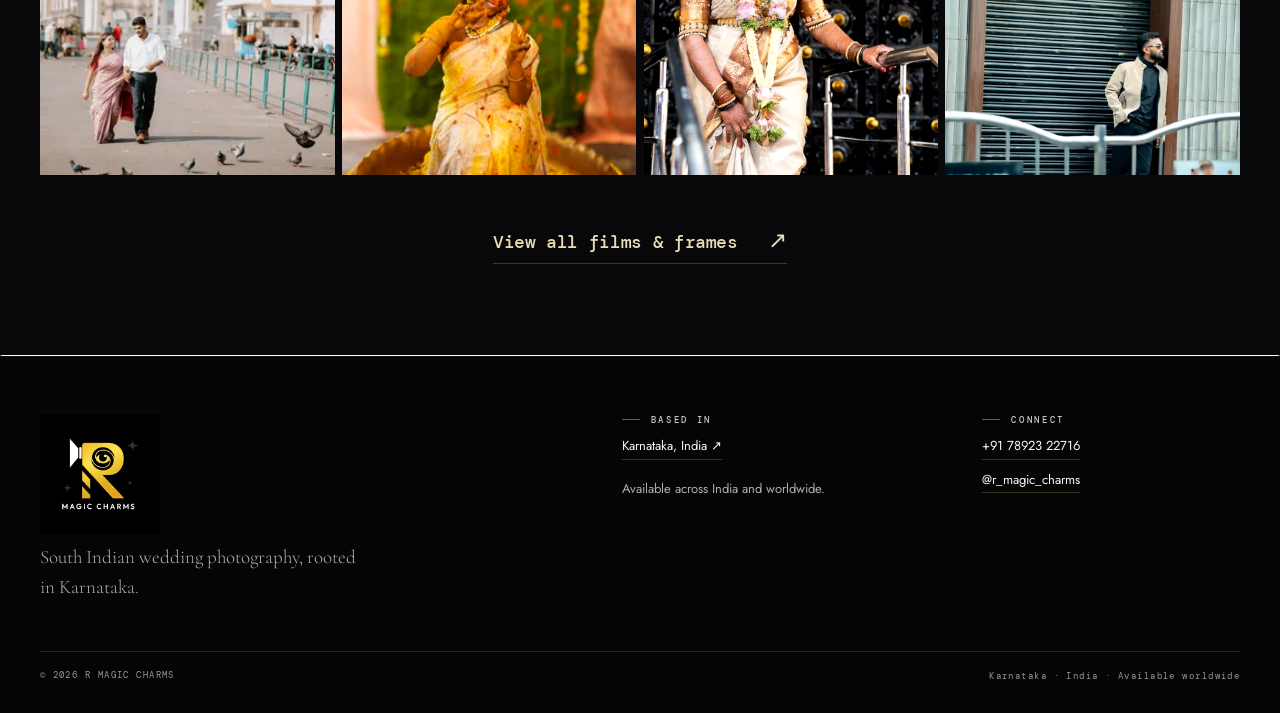
==== commit 3297ac8c: "Load the Instagram wall from Instagram itself The section fell back to studio photographs because th" ====
--- a/index.html
+++ b/index.html
@@ -10,8 +10,8 @@
     <link rel="preconnect" href="https://fonts.gstatic.com" crossorigin />
 
     <!-- Own stylesheets first so they are the only thing blocking first paint. -->
-    <link rel="stylesheet" href="styles.css?v=20260824-09" />
-    <link rel="stylesheet" href="fixes.css?v=20260824-09" />
+    <link rel="stylesheet" href="styles.css?v=20260824-10" />
+    <link rel="stylesheet" href="fixes.css?v=20260824-10" />
 
     <!-- Google Fonts loaded without blocking render; text paints immediately in
          the fallback face and swaps in when the webfonts arrive. -->
@@ -27,9 +27,9 @@
 
     <!-- The page is client-rendered, so tell the browser about the first-paint
          assets up front instead of waiting for JS to discover them. -->
-    <link rel="preload" as="script" href="media.js?v=20260824-09" />
-    <link rel="preload" as="script" href="content.js?v=20260824-09" />
-    <link rel="preload" as="script" href="app.js?v=20260824-09" />
+    <link rel="preload" as="script" href="media.js?v=20260824-10" />
+    <link rel="preload" as="script" href="content.js?v=20260824-10" />
+    <link rel="preload" as="script" href="app.js?v=20260824-10" />
     <link rel="preload" as="image" href="resources/photos/latha-and-yathish/01-1600.webp" fetchpriority="high" />
   </head>
   <body>
@@ -38,9 +38,9 @@
     <main id="app" tabindex="-1"></main>
     <footer id="site-footer"></footer>
     <aside class="social-rail" id="socialRail" aria-label="Social and contact links"></aside>
-    <script src="media.js?v=20260824-09"></script>
-    <script src="content.js?v=20260824-09"></script>
-    <script src="app.js?v=20260824-09"></script>
+    <script src="media.js?v=20260824-10"></script>
+    <script src="content.js?v=20260824-10"></script>
+    <script src="app.js?v=20260824-10"></script>
   </body>
 </html>
 
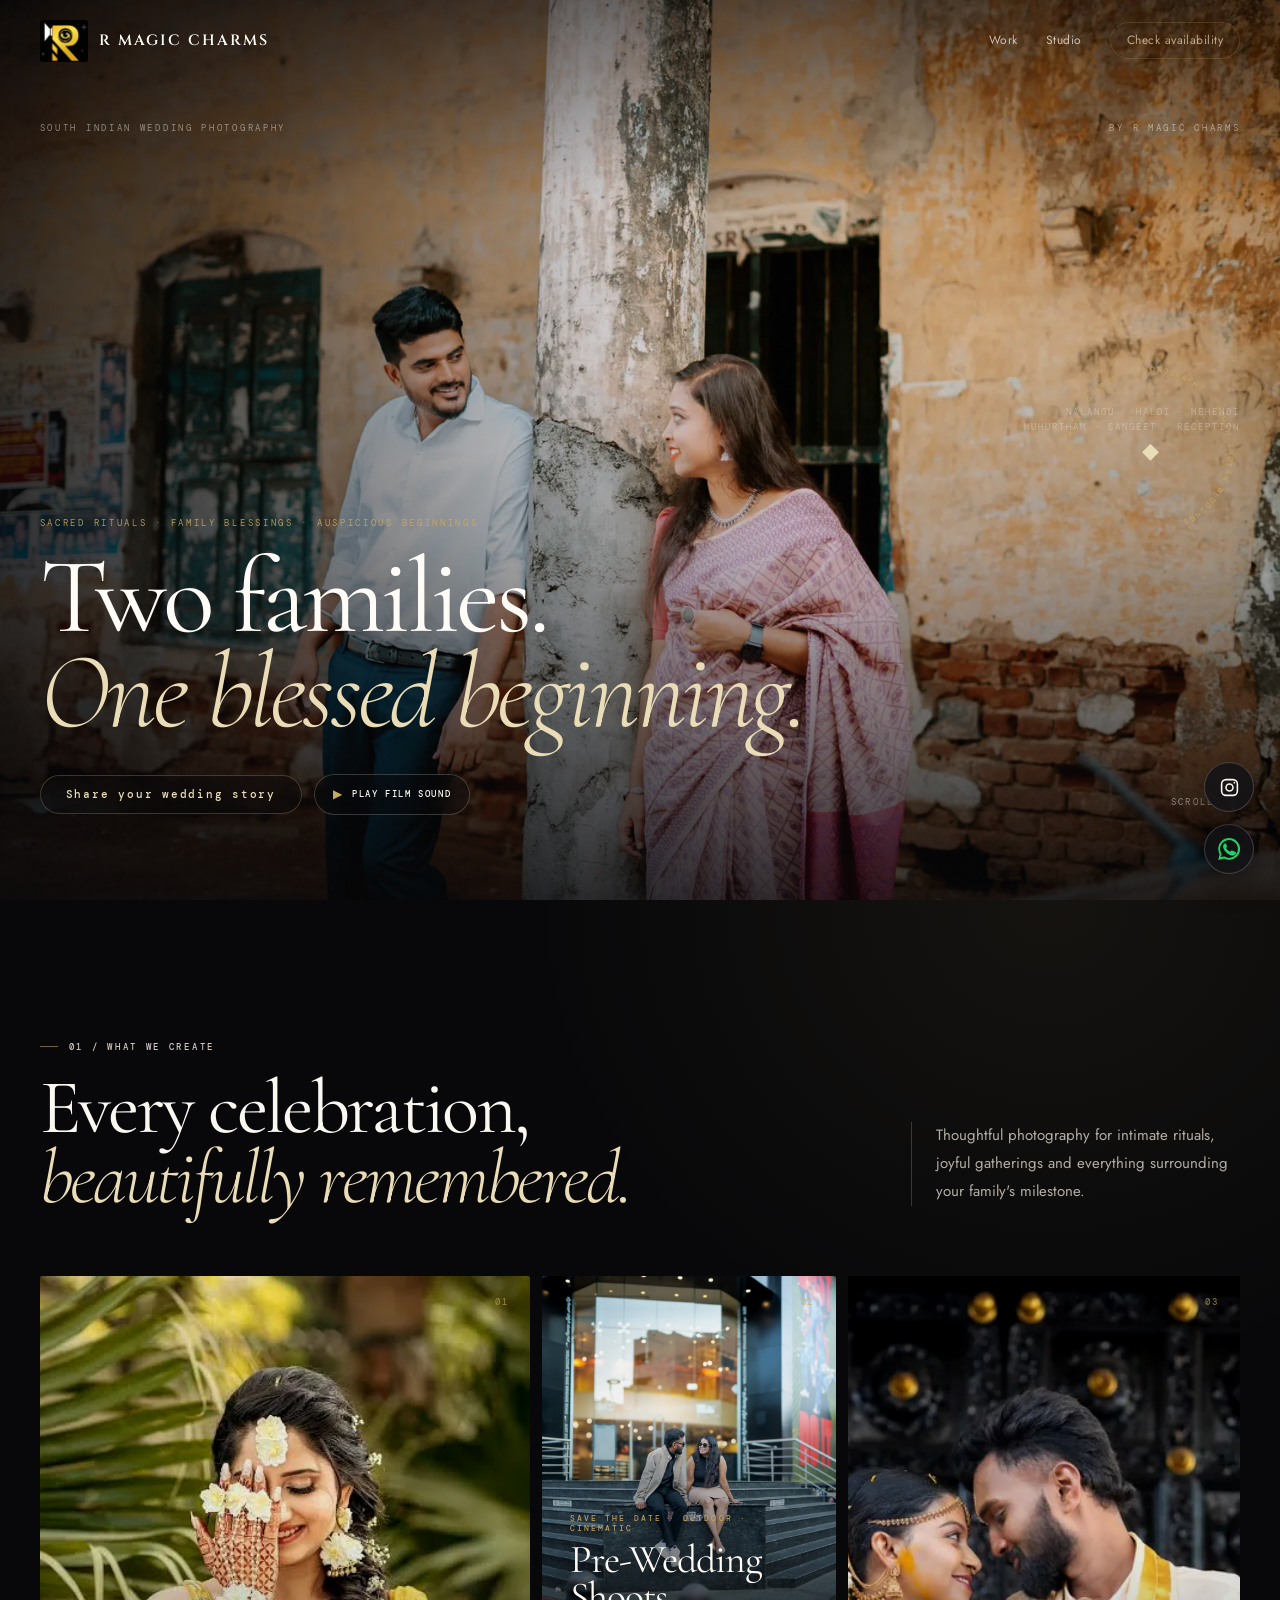
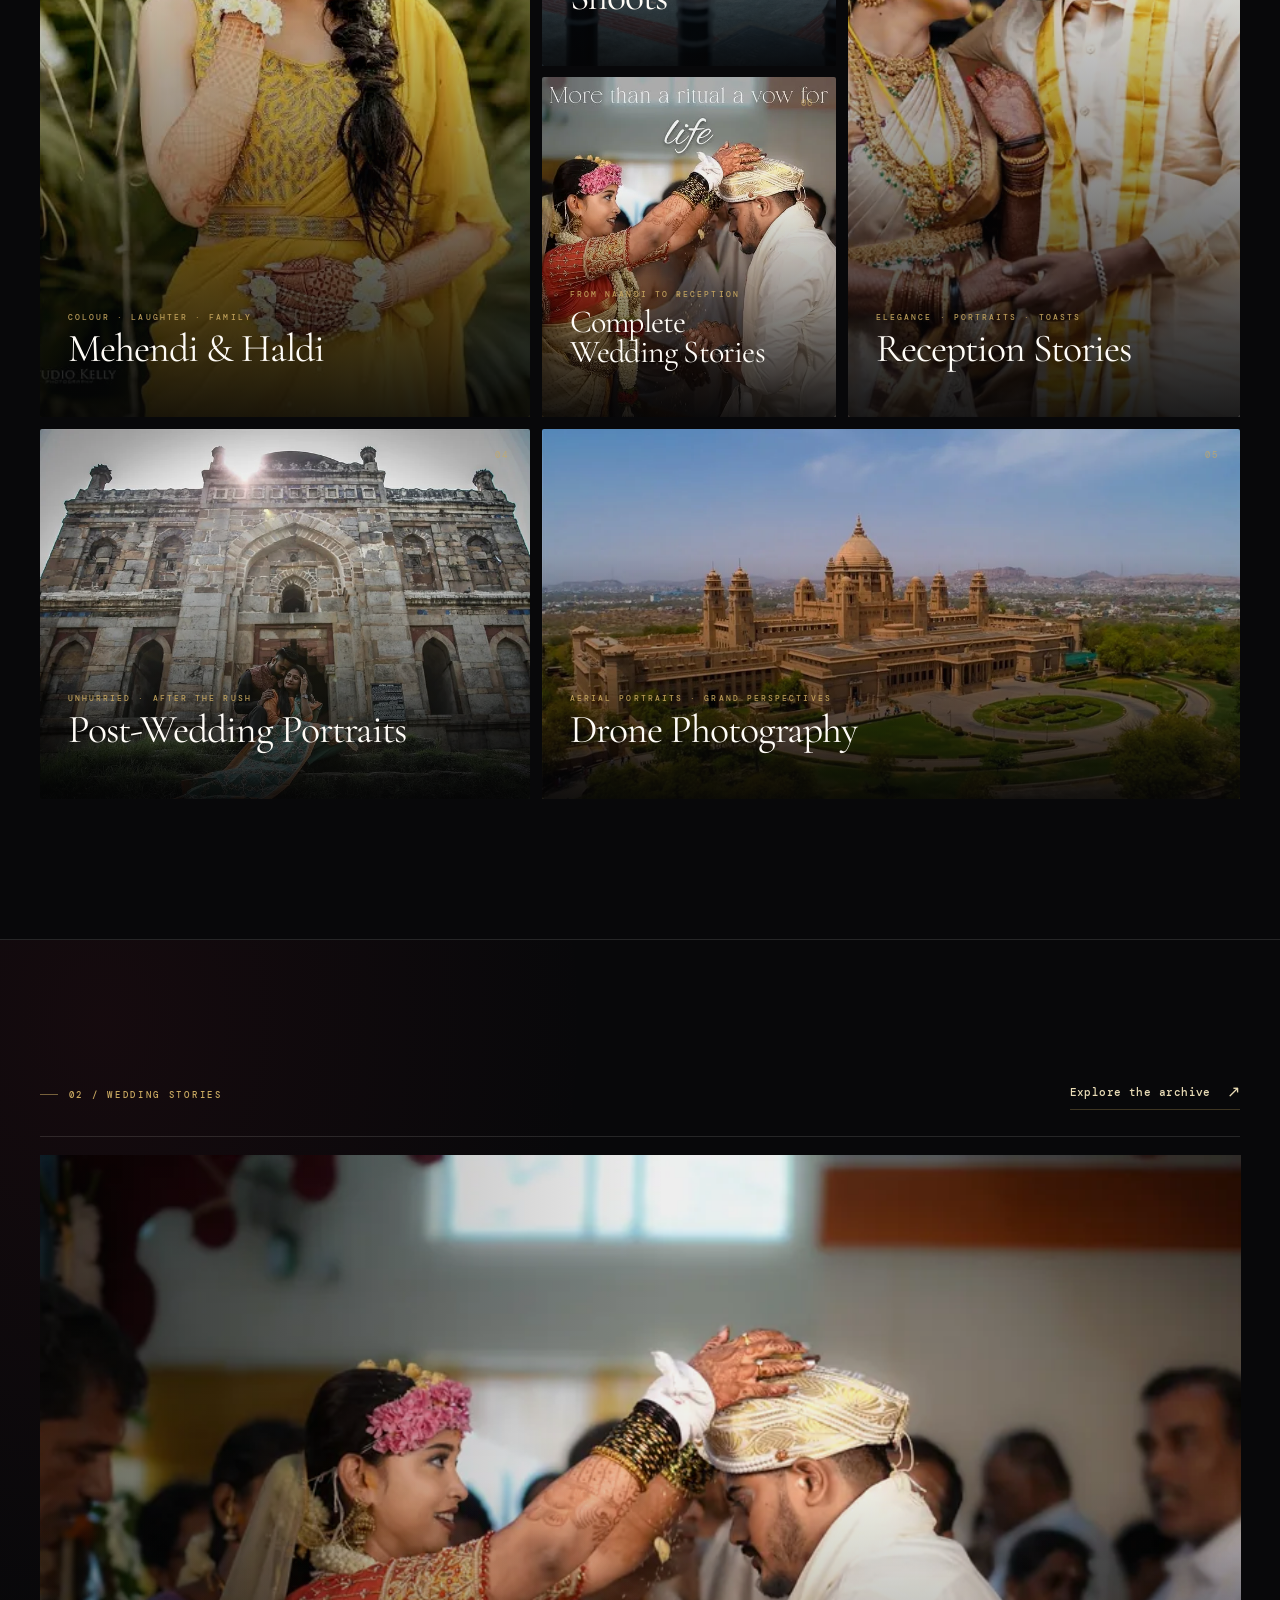
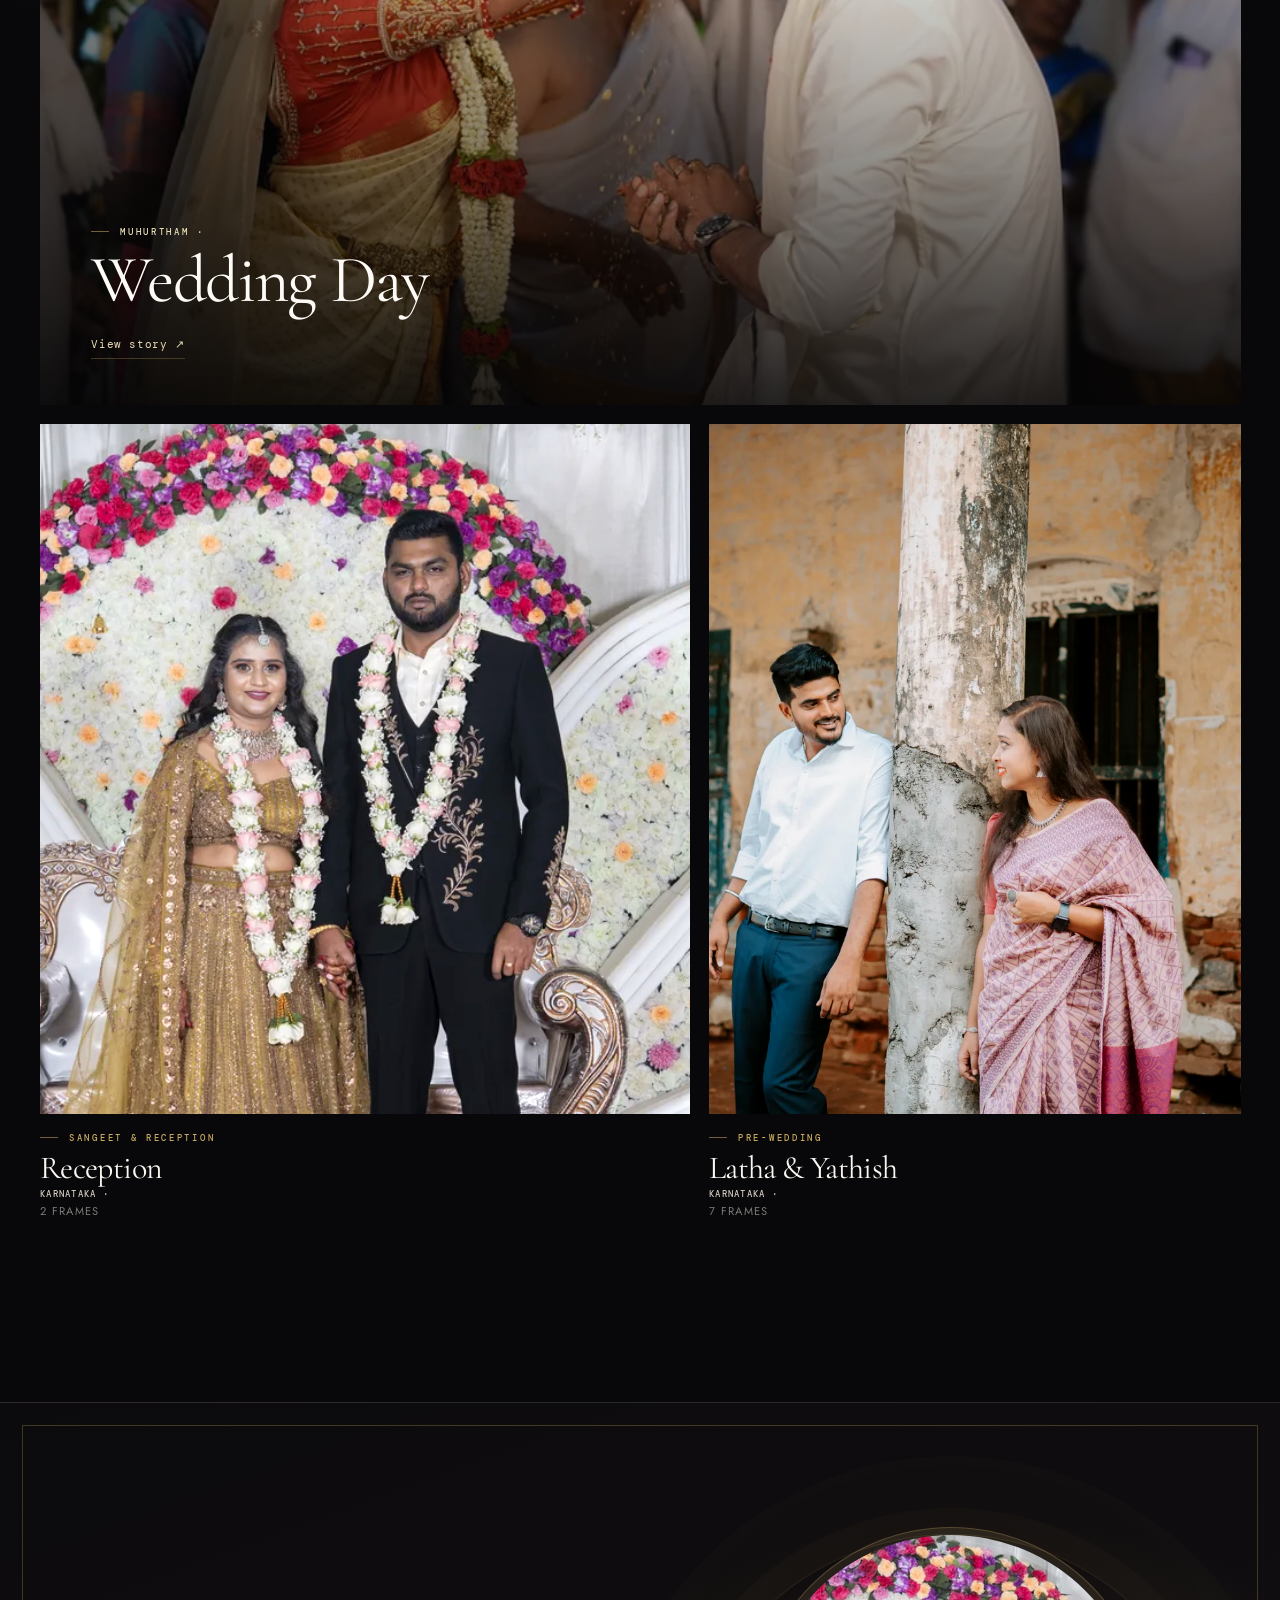
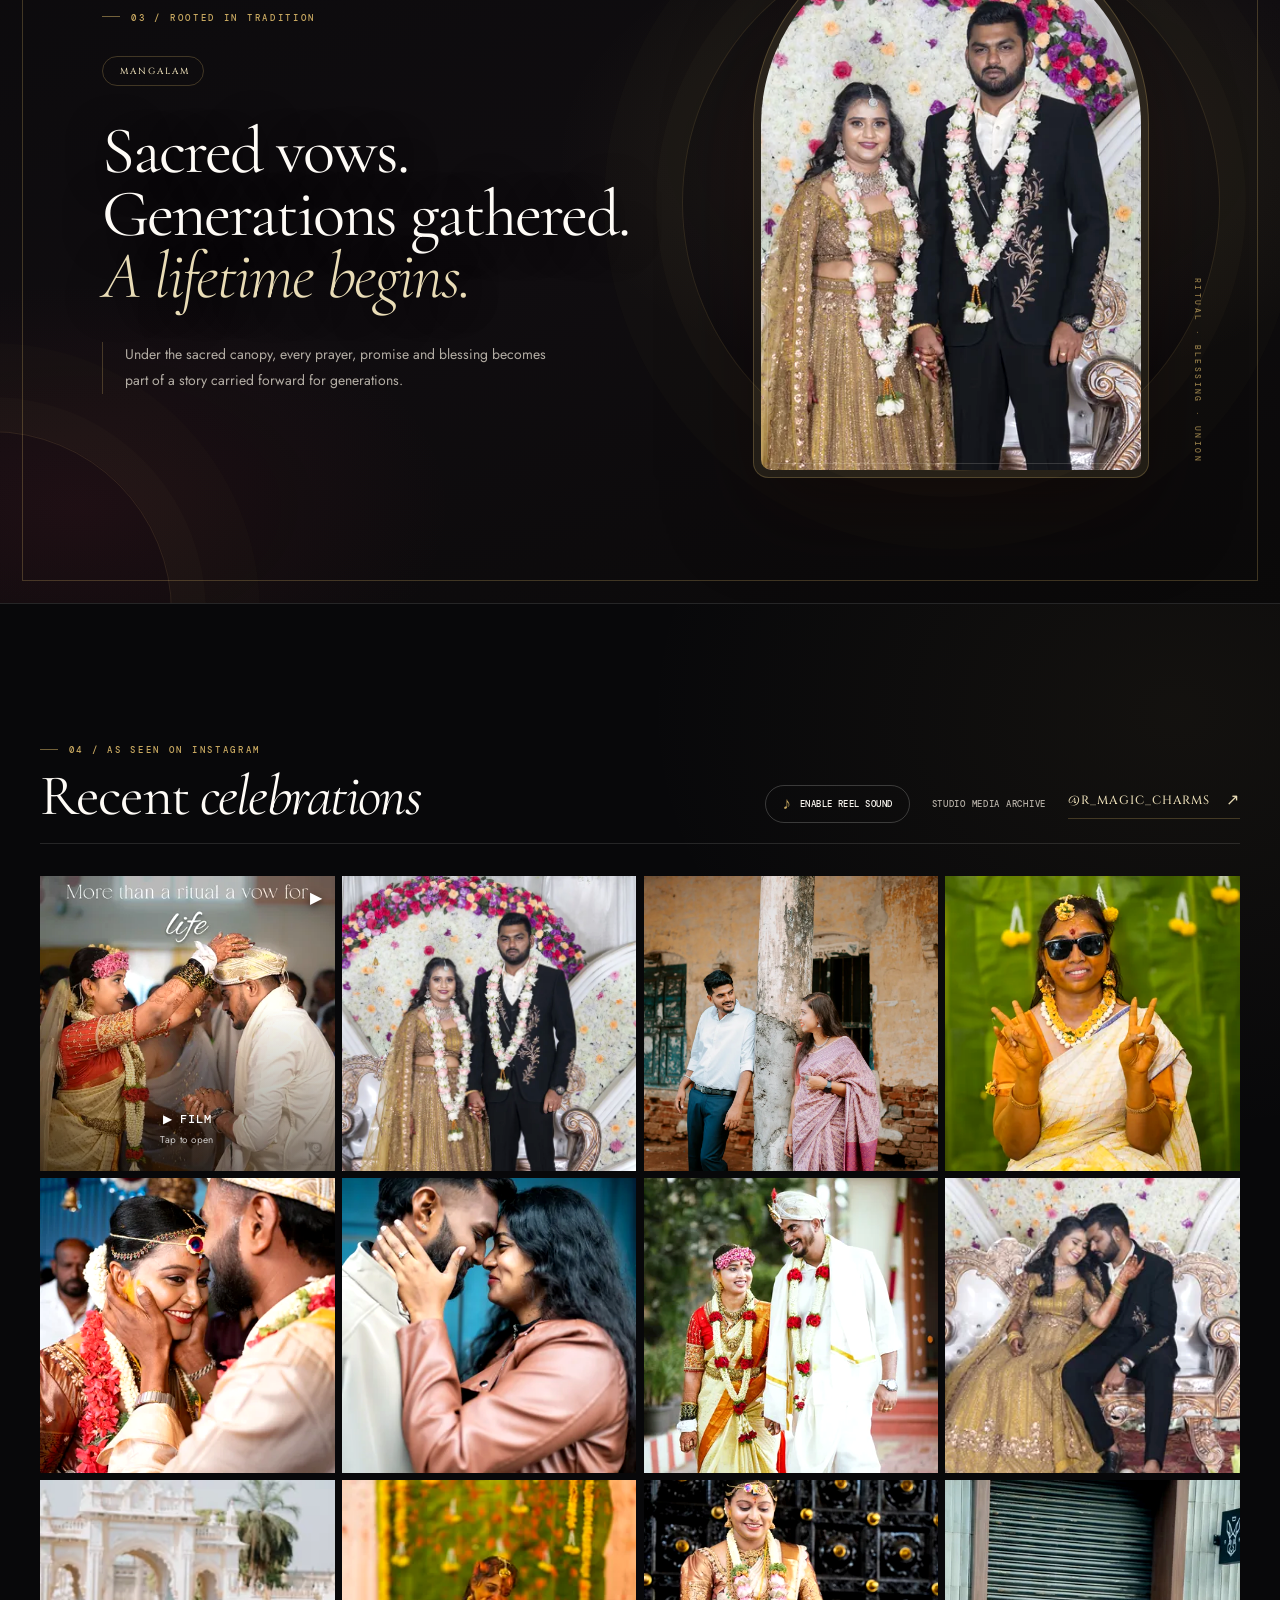
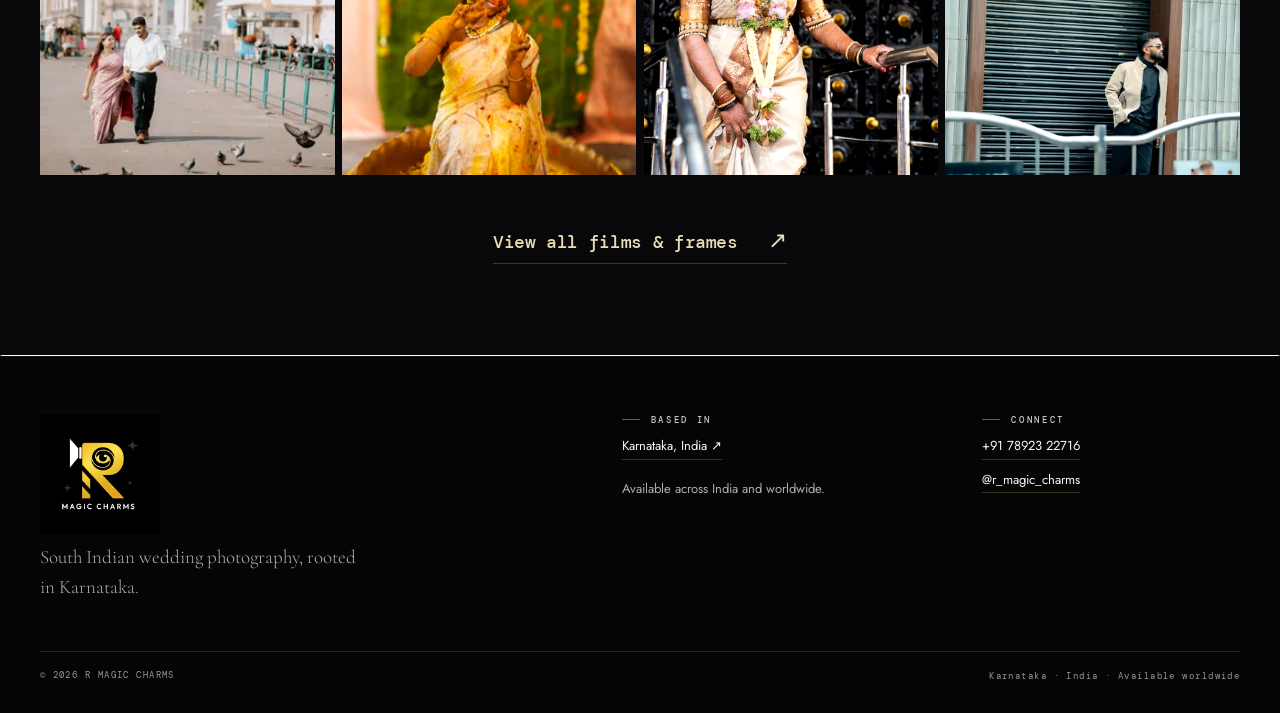
==== commit 1dcbf66c: "Load the whole Instagram feed on the archive page The archive fetched one feed page per click, so it" ====
--- a/index.html
+++ b/index.html
@@ -10,8 +10,8 @@
     <link rel="preconnect" href="https://fonts.gstatic.com" crossorigin />
 
     <!-- Own stylesheets first so they are the only thing blocking first paint. -->
-    <link rel="stylesheet" href="styles.css?v=20260824-10" />
-    <link rel="stylesheet" href="fixes.css?v=20260824-10" />
+    <link rel="stylesheet" href="styles.css?v=20260824-11" />
+    <link rel="stylesheet" href="fixes.css?v=20260824-11" />
 
     <!-- Google Fonts loaded without blocking render; text paints immediately in
          the fallback face and swaps in when the webfonts arrive. -->
@@ -27,9 +27,9 @@
 
     <!-- The page is client-rendered, so tell the browser about the first-paint
          assets up front instead of waiting for JS to discover them. -->
-    <link rel="preload" as="script" href="media.js?v=20260824-10" />
-    <link rel="preload" as="script" href="content.js?v=20260824-10" />
-    <link rel="preload" as="script" href="app.js?v=20260824-10" />
+    <link rel="preload" as="script" href="media.js?v=20260824-11" />
+    <link rel="preload" as="script" href="content.js?v=20260824-11" />
+    <link rel="preload" as="script" href="app.js?v=20260824-11" />
     <link rel="preload" as="image" href="resources/photos/latha-and-yathish/01-1600.webp" fetchpriority="high" />
   </head>
   <body>
@@ -38,9 +38,9 @@
     <main id="app" tabindex="-1"></main>
     <footer id="site-footer"></footer>
     <aside class="social-rail" id="socialRail" aria-label="Social and contact links"></aside>
-    <script src="media.js?v=20260824-10"></script>
-    <script src="content.js?v=20260824-10"></script>
-    <script src="app.js?v=20260824-10"></script>
+    <script src="media.js?v=20260824-11"></script>
+    <script src="content.js?v=20260824-11"></script>
+    <script src="app.js?v=20260824-11"></script>
   </body>
 </html>
 
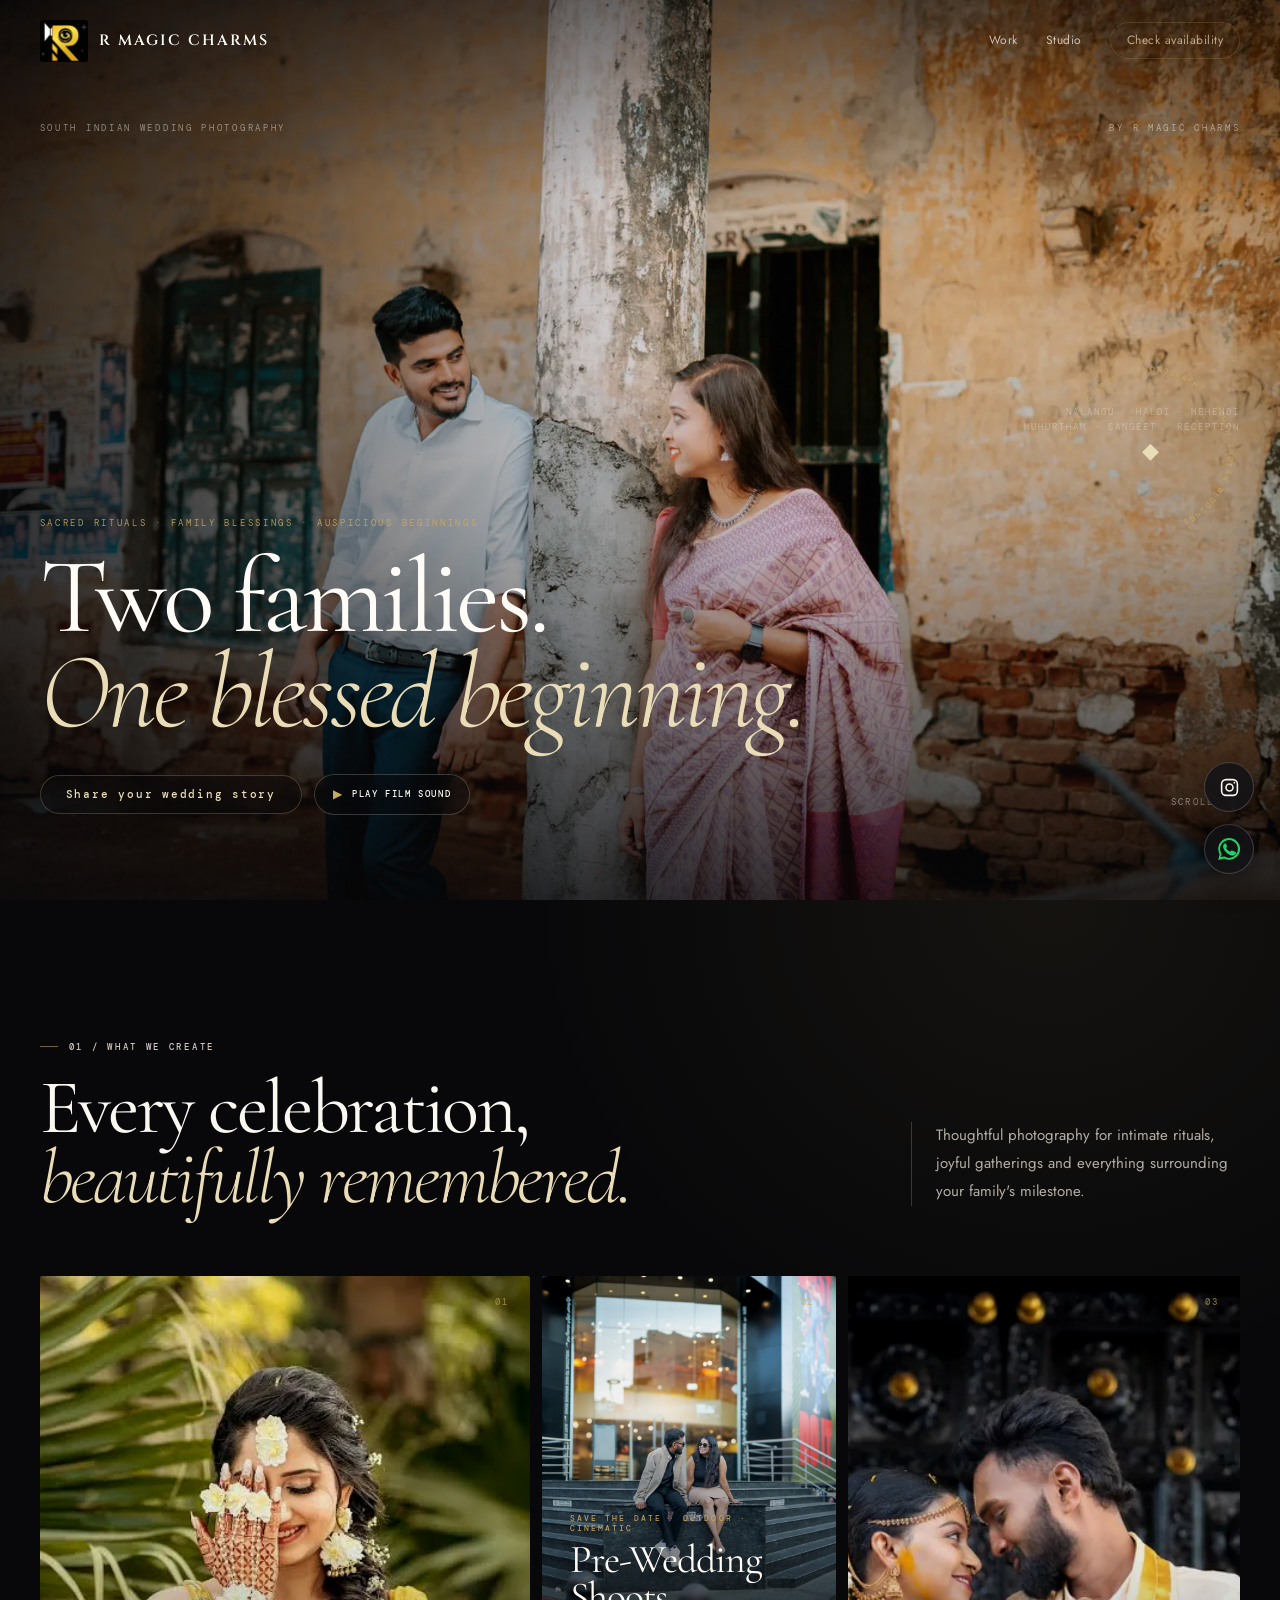
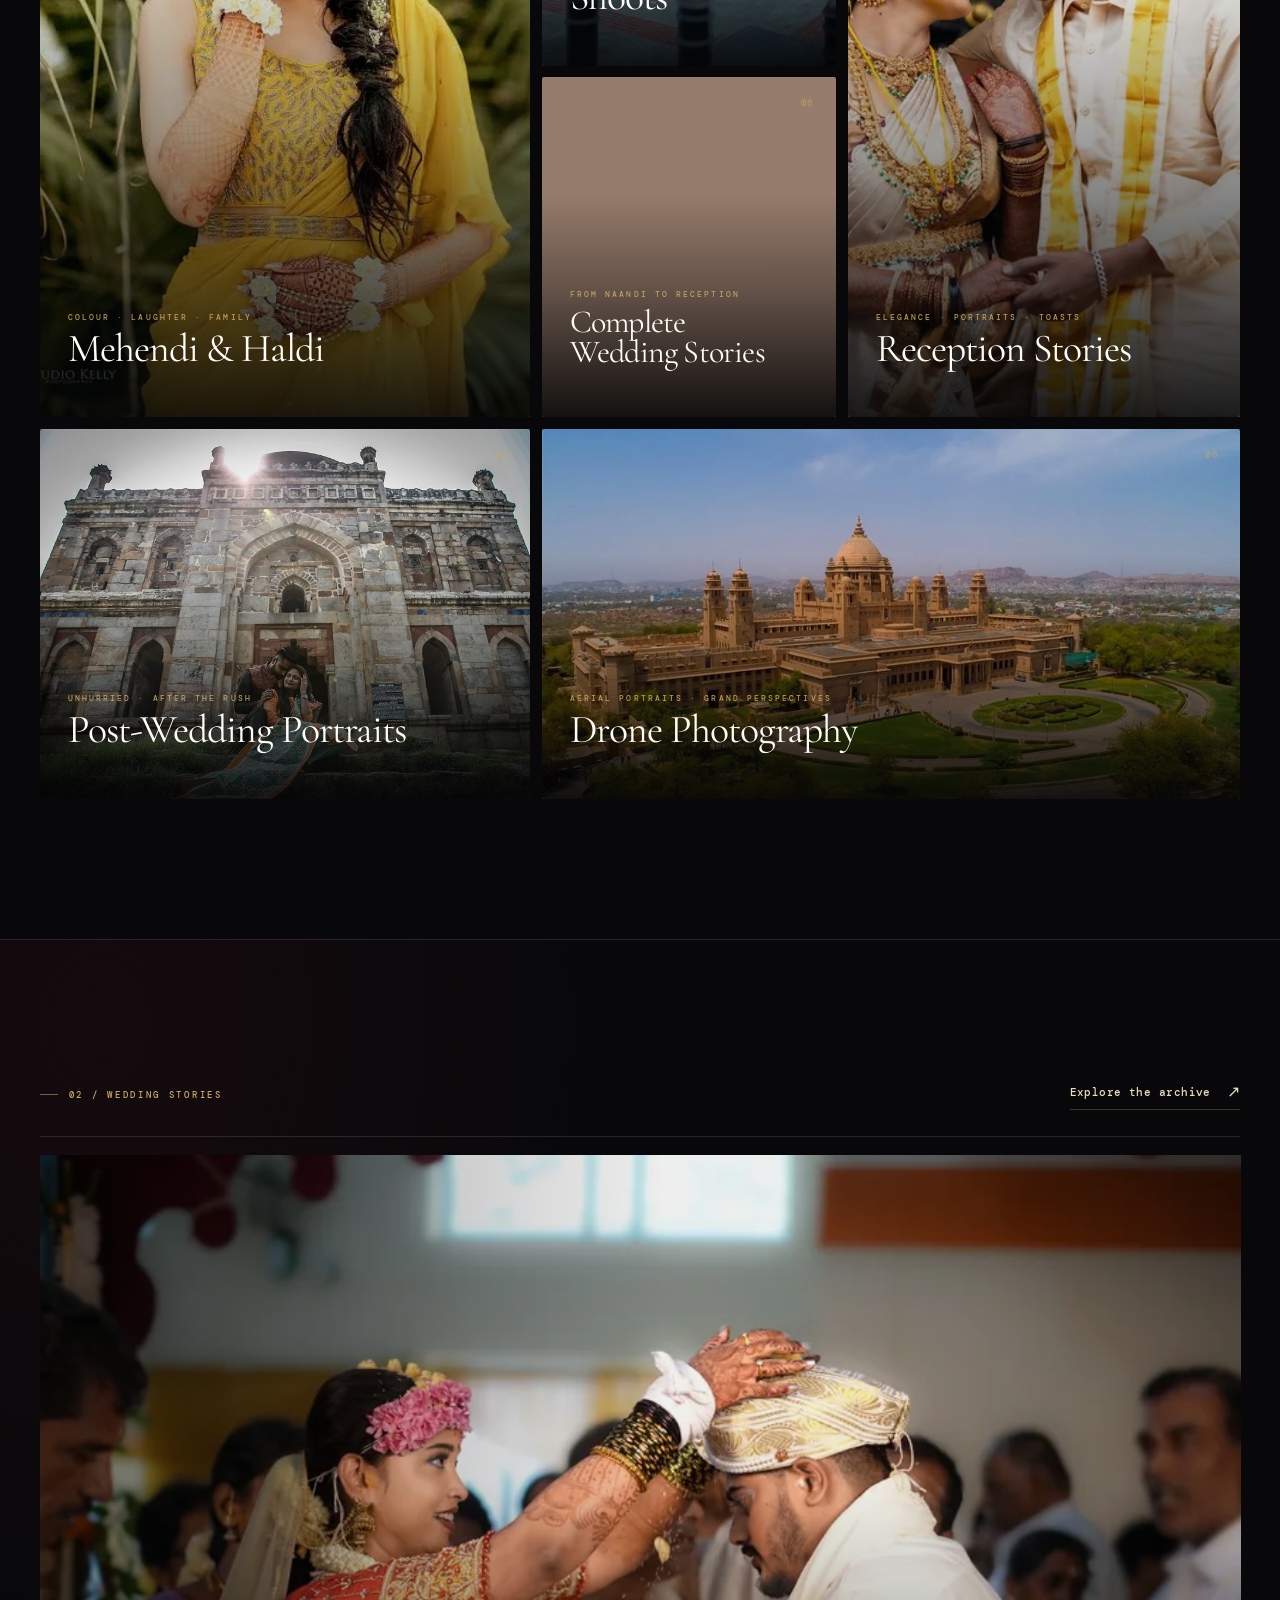
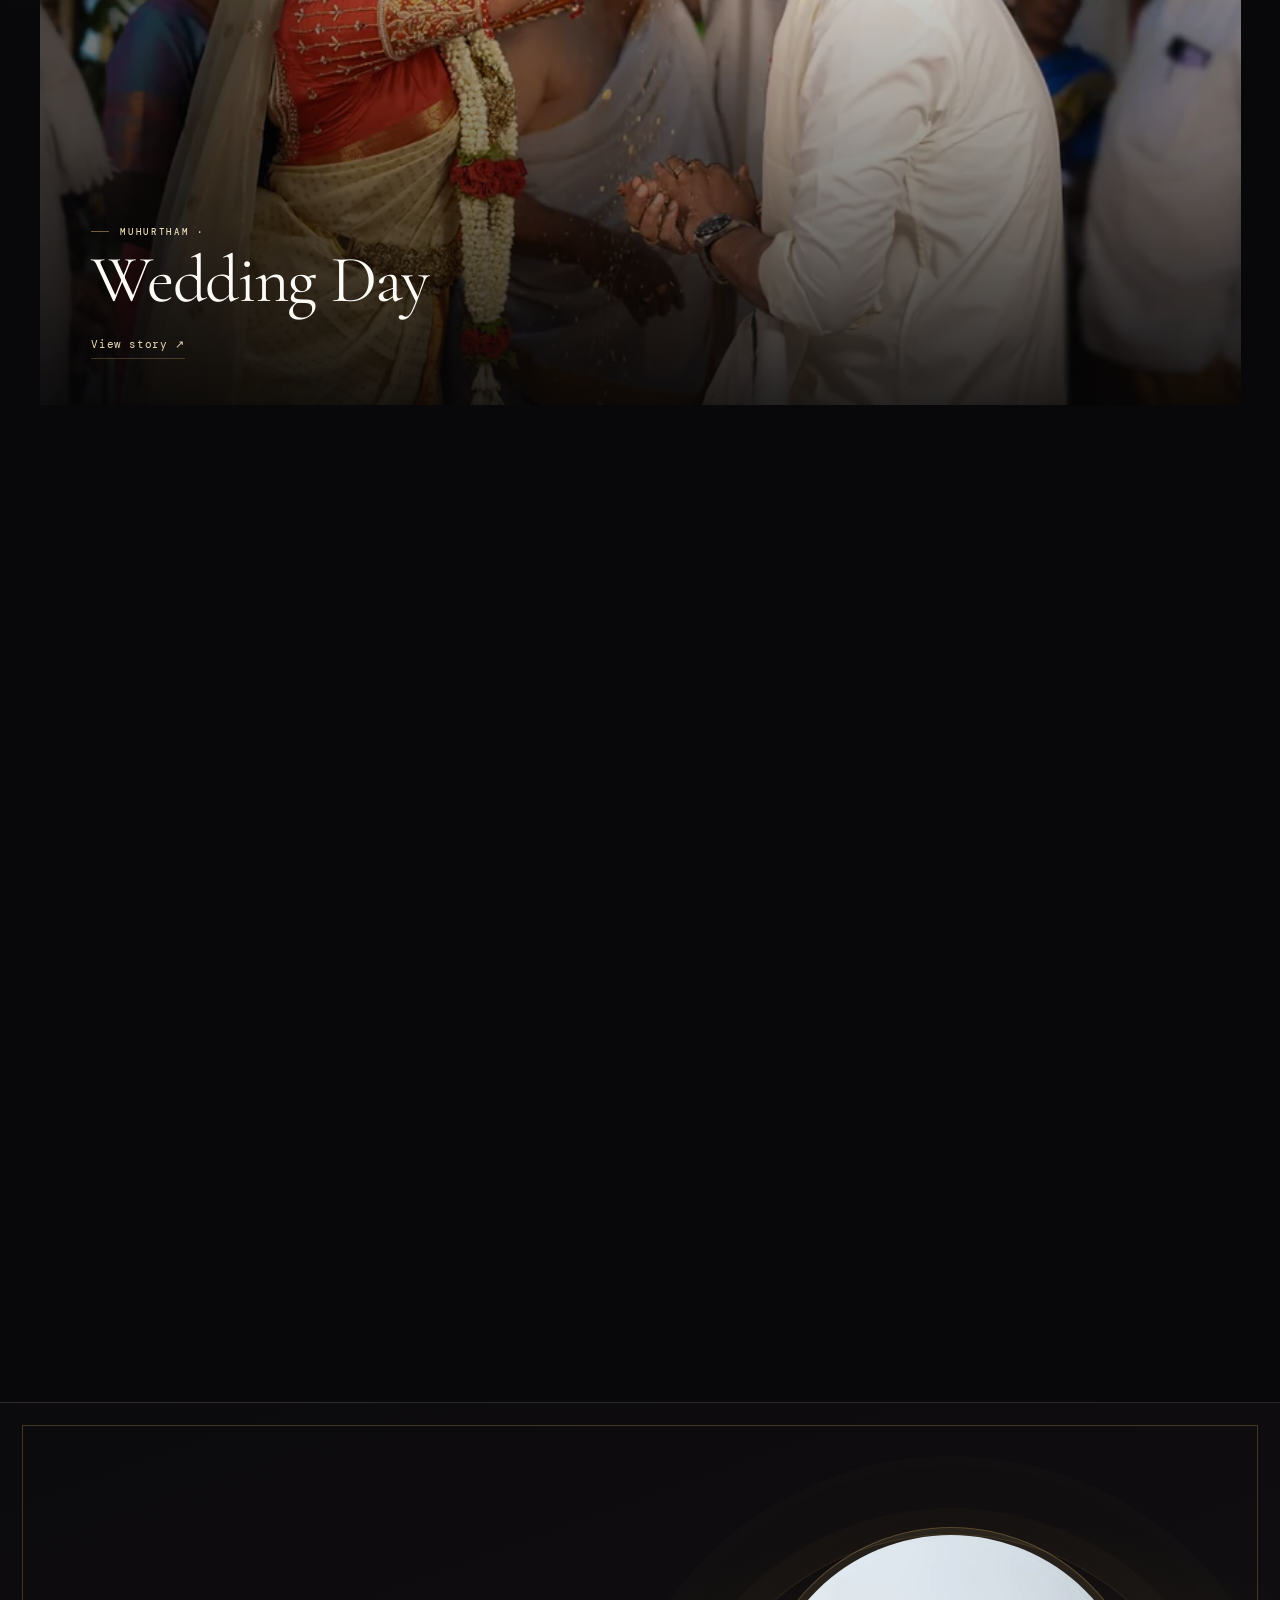
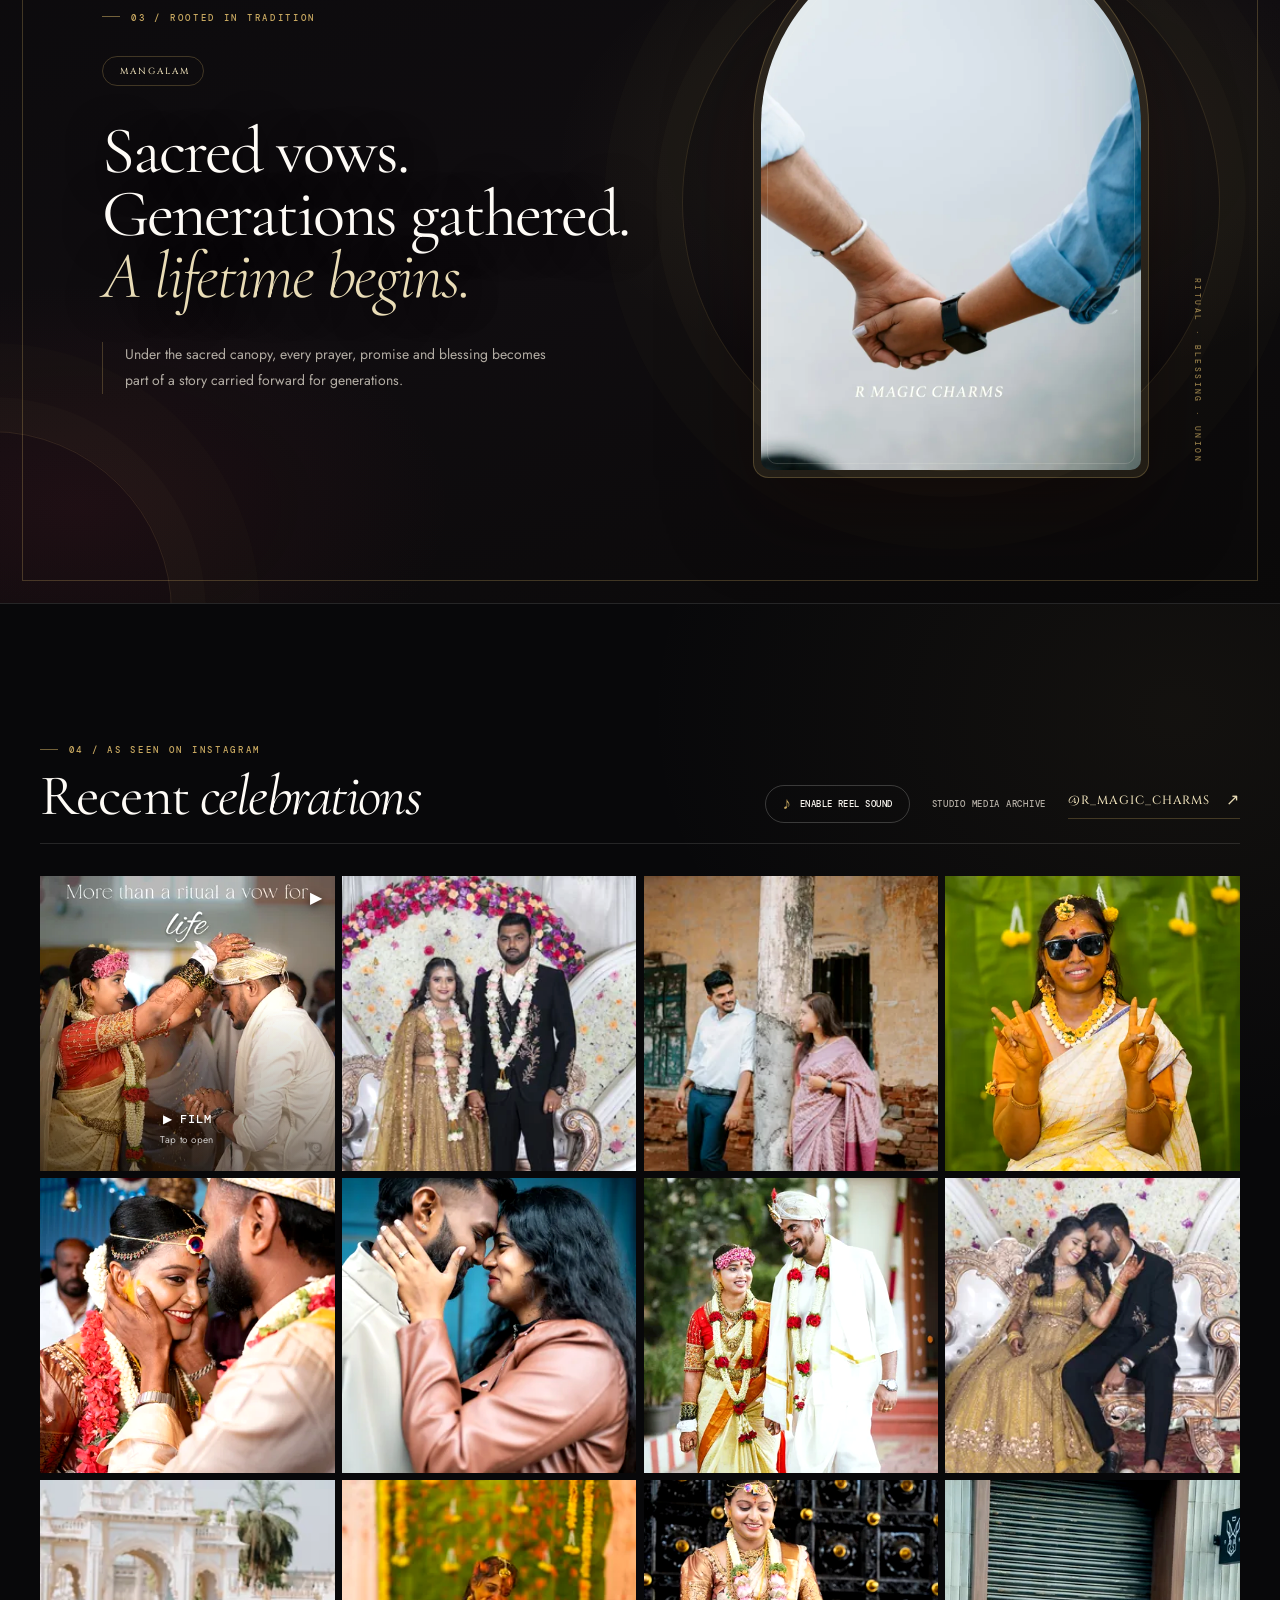
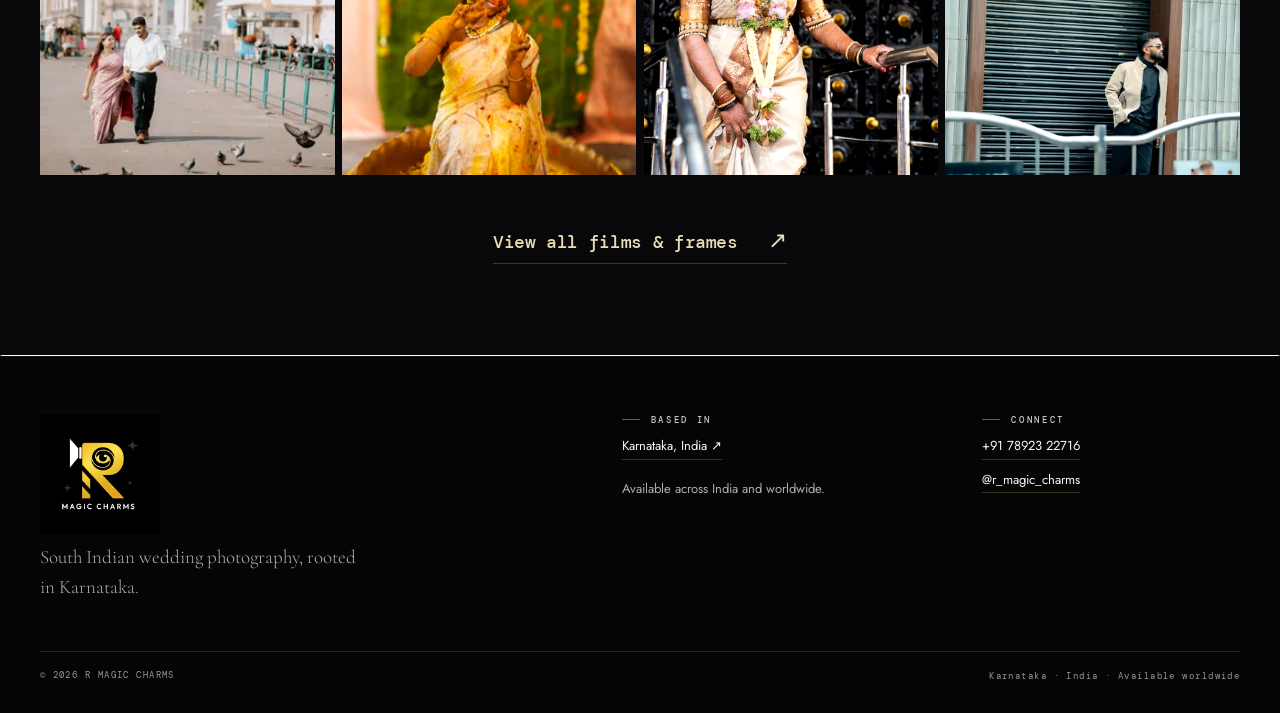
==== commit a91cac3f: "Pin the held-hands frame to the tradition statement The statement arch drew whichever photograph the" ====
--- a/index.html
+++ b/index.html
@@ -10,8 +10,8 @@
     <link rel="preconnect" href="https://fonts.gstatic.com" crossorigin />
 
     <!-- Own stylesheets first so they are the only thing blocking first paint. -->
-    <link rel="stylesheet" href="styles.css?v=20260824-11" />
-    <link rel="stylesheet" href="fixes.css?v=20260824-11" />
+    <link rel="stylesheet" href="styles.css?v=20260824-12" />
+    <link rel="stylesheet" href="fixes.css?v=20260824-12" />
 
     <!-- Google Fonts loaded without blocking render; text paints immediately in
          the fallback face and swaps in when the webfonts arrive. -->
@@ -27,9 +27,9 @@
 
     <!-- The page is client-rendered, so tell the browser about the first-paint
          assets up front instead of waiting for JS to discover them. -->
-    <link rel="preload" as="script" href="media.js?v=20260824-11" />
-    <link rel="preload" as="script" href="content.js?v=20260824-11" />
-    <link rel="preload" as="script" href="app.js?v=20260824-11" />
+    <link rel="preload" as="script" href="media.js?v=20260824-12" />
+    <link rel="preload" as="script" href="content.js?v=20260824-12" />
+    <link rel="preload" as="script" href="app.js?v=20260824-12" />
     <link rel="preload" as="image" href="resources/photos/latha-and-yathish/01-1600.webp" fetchpriority="high" />
   </head>
   <body>
@@ -38,9 +38,9 @@
     <main id="app" tabindex="-1"></main>
     <footer id="site-footer"></footer>
     <aside class="social-rail" id="socialRail" aria-label="Social and contact links"></aside>
-    <script src="media.js?v=20260824-11"></script>
-    <script src="content.js?v=20260824-11"></script>
-    <script src="app.js?v=20260824-11"></script>
+    <script src="media.js?v=20260824-12"></script>
+    <script src="content.js?v=20260824-12"></script>
+    <script src="app.js?v=20260824-12"></script>
   </body>
 </html>
 
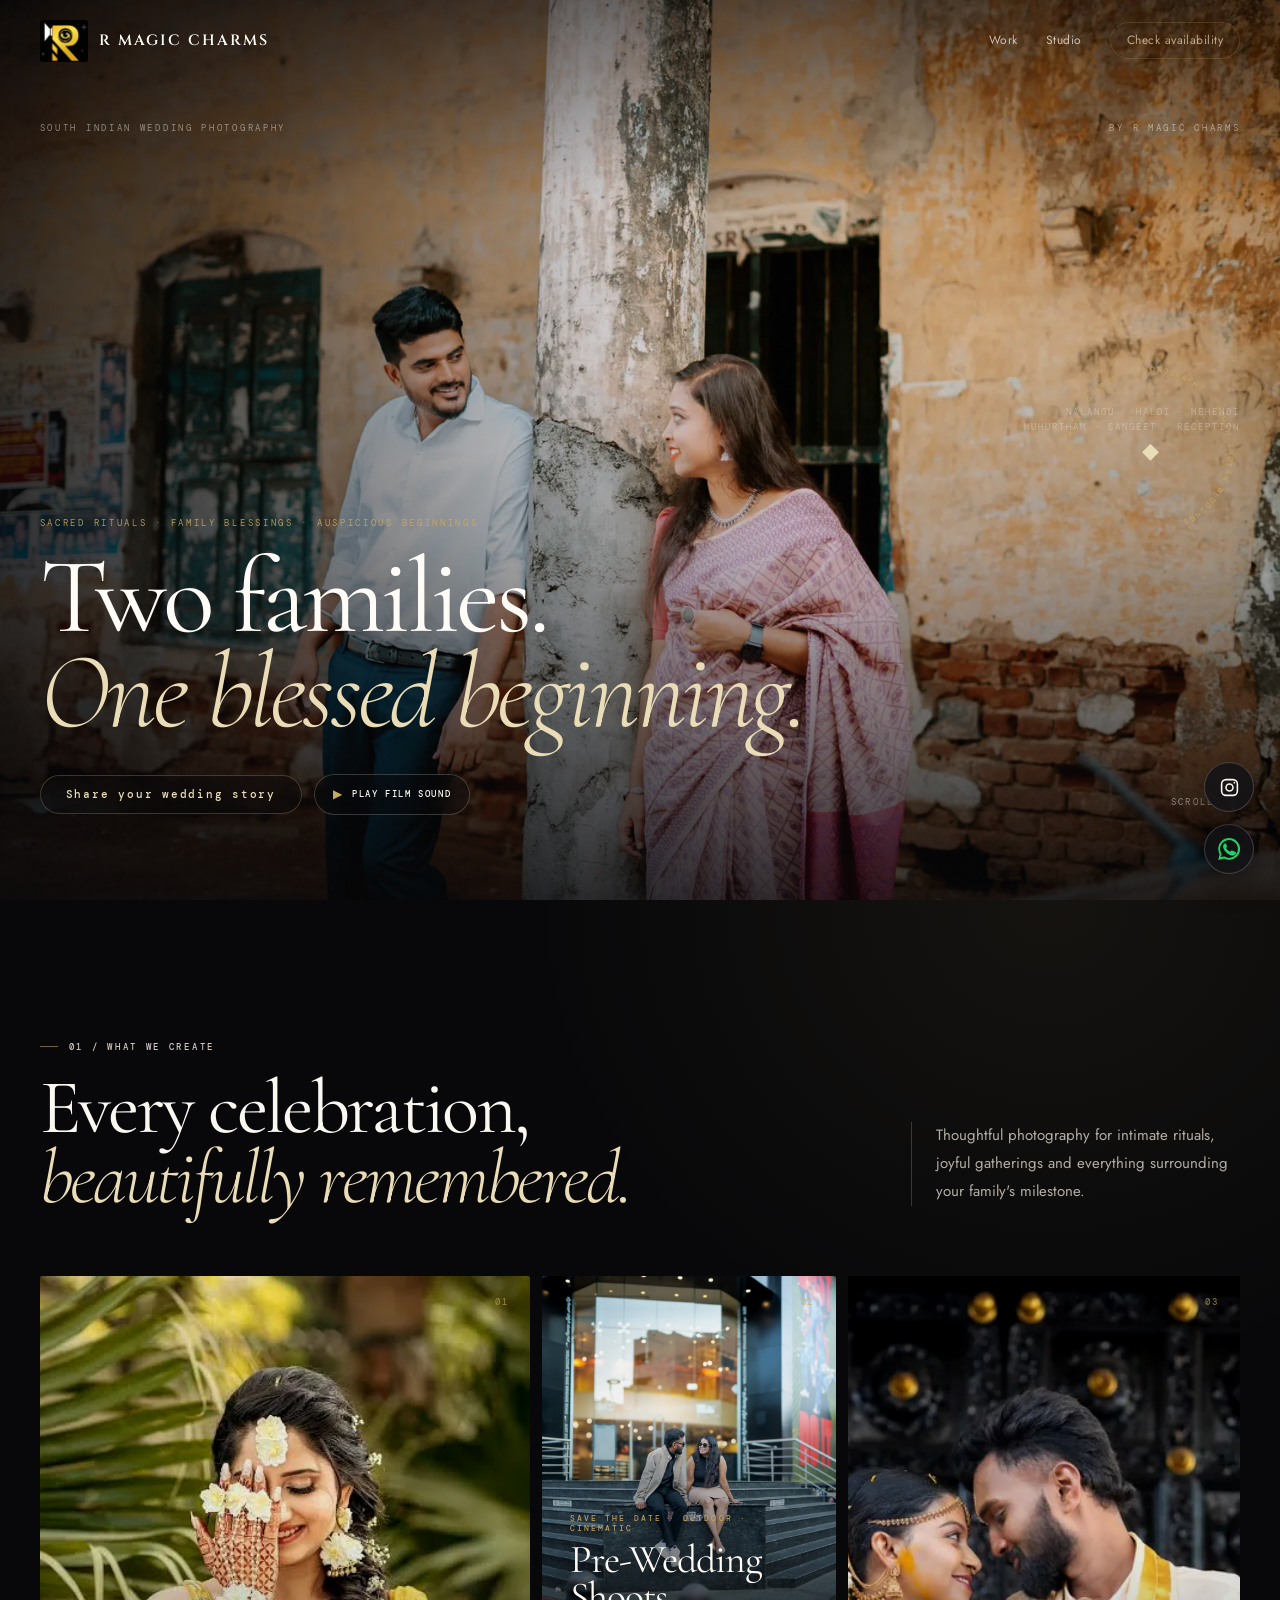
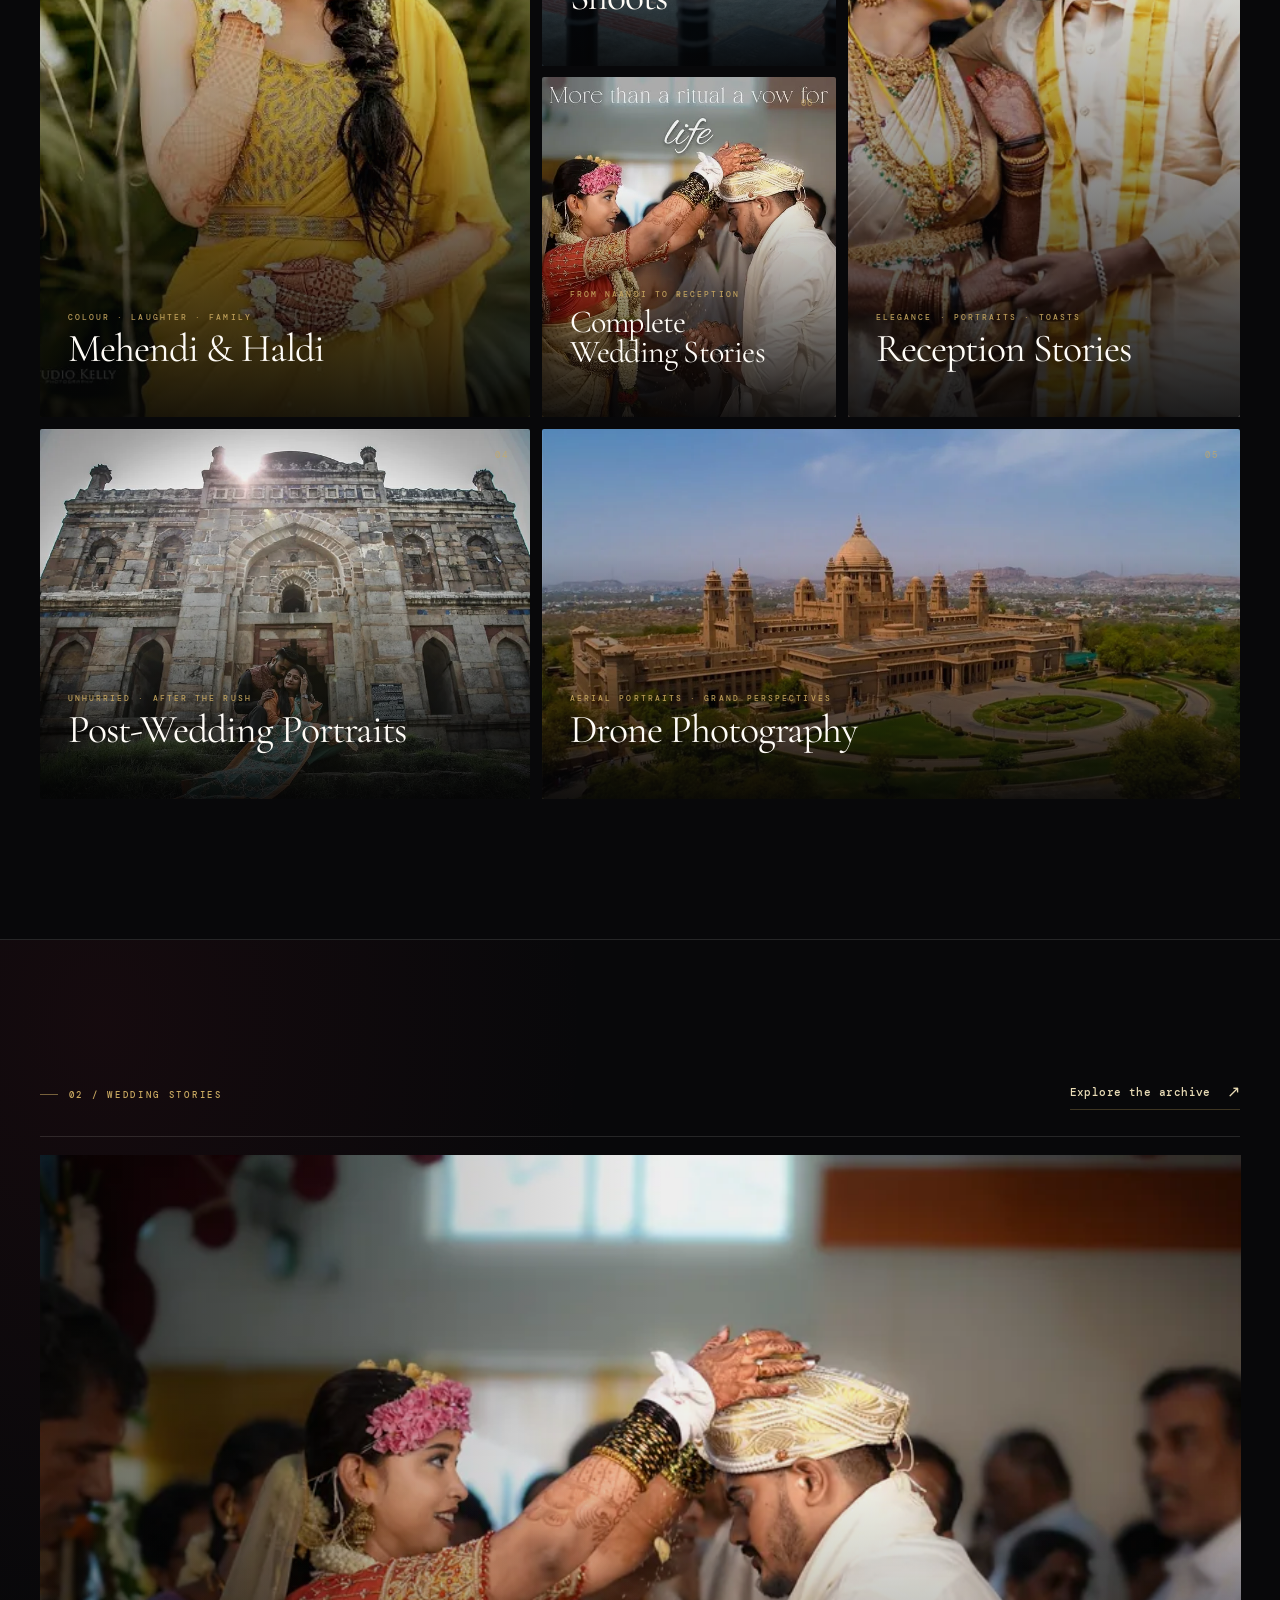
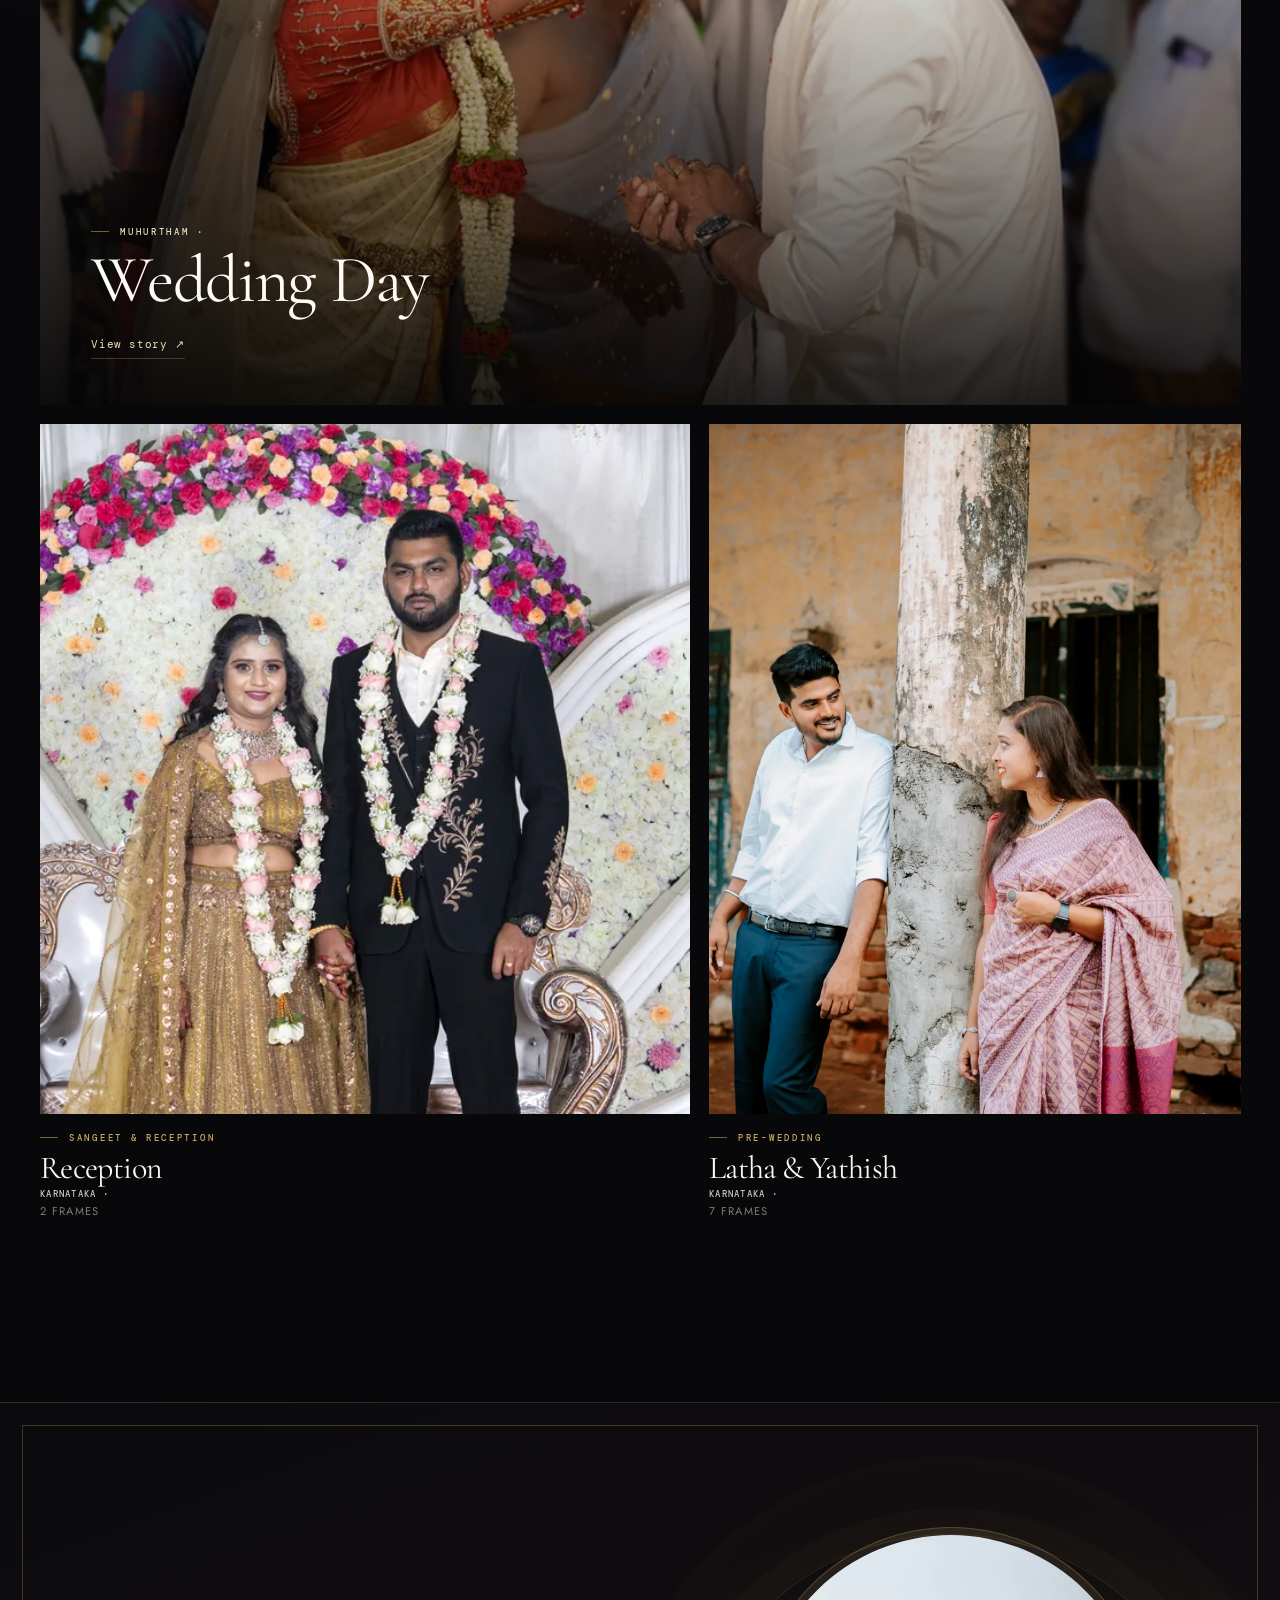
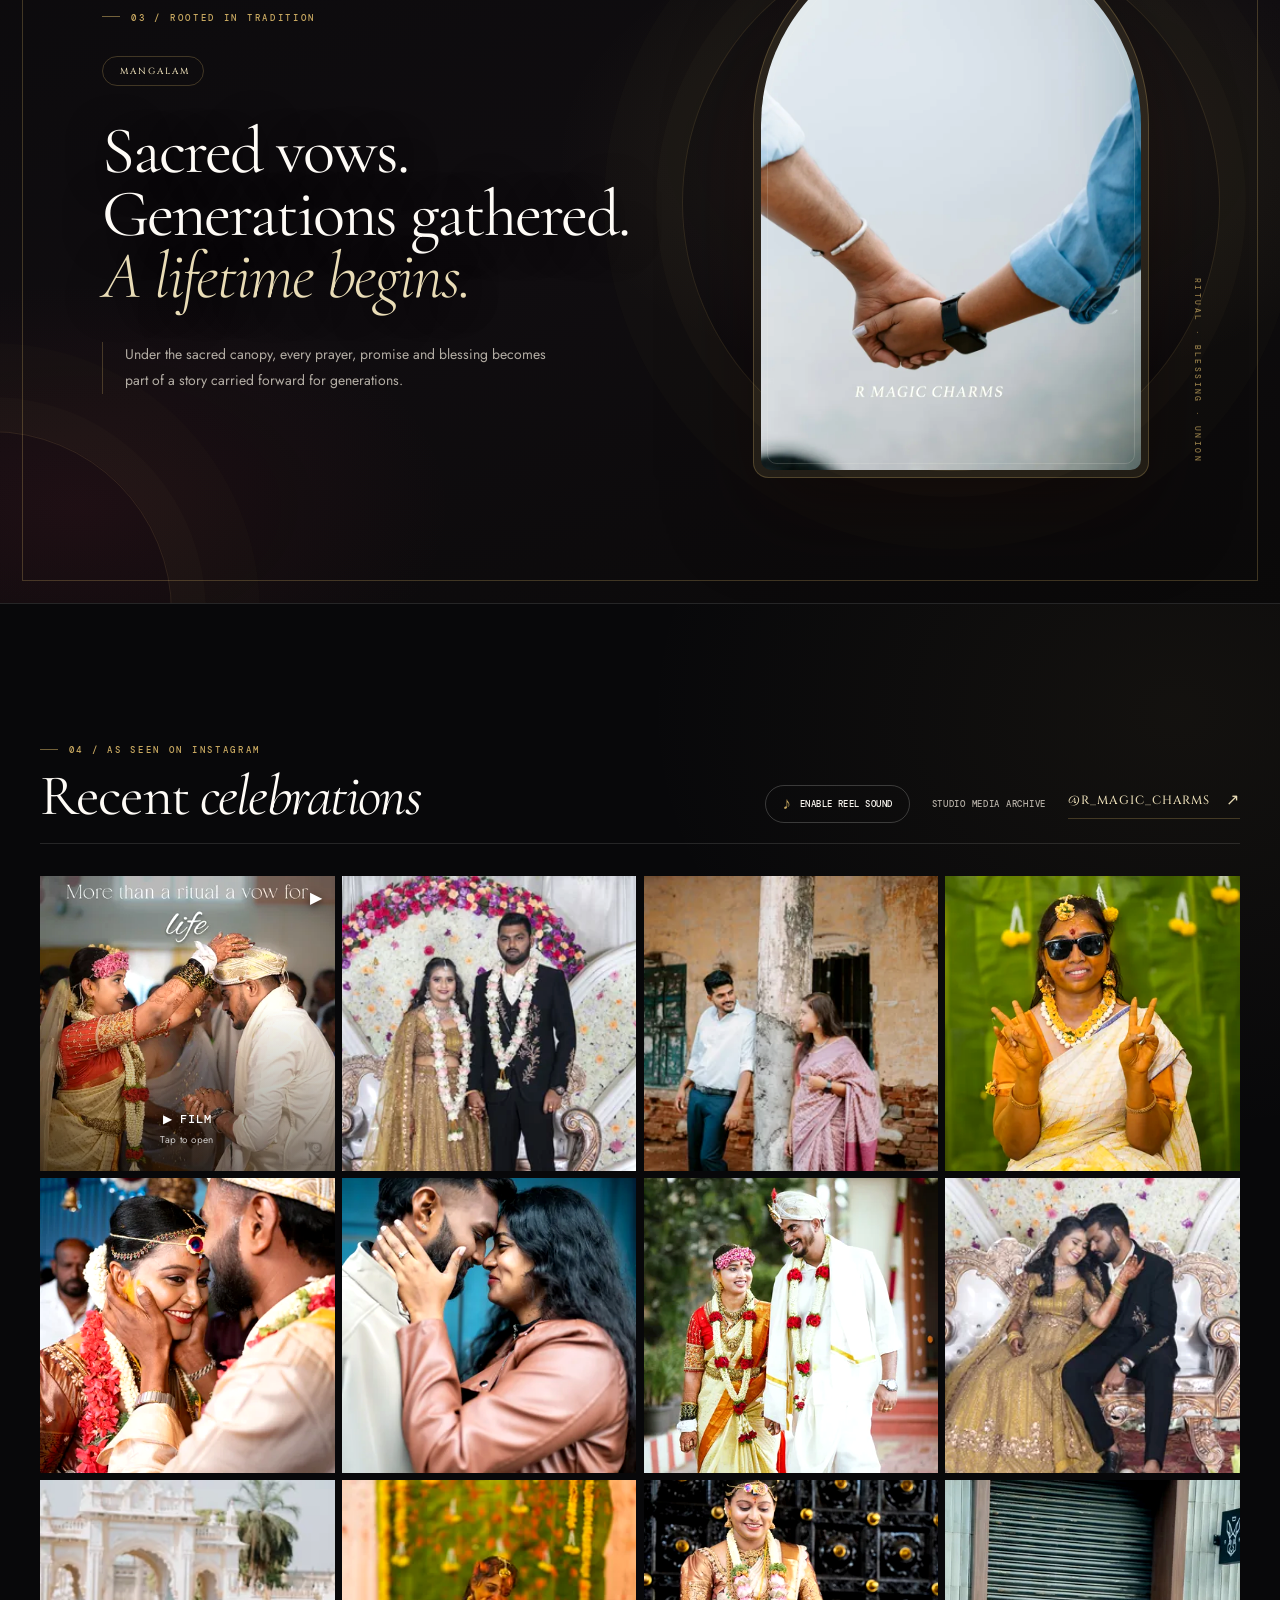
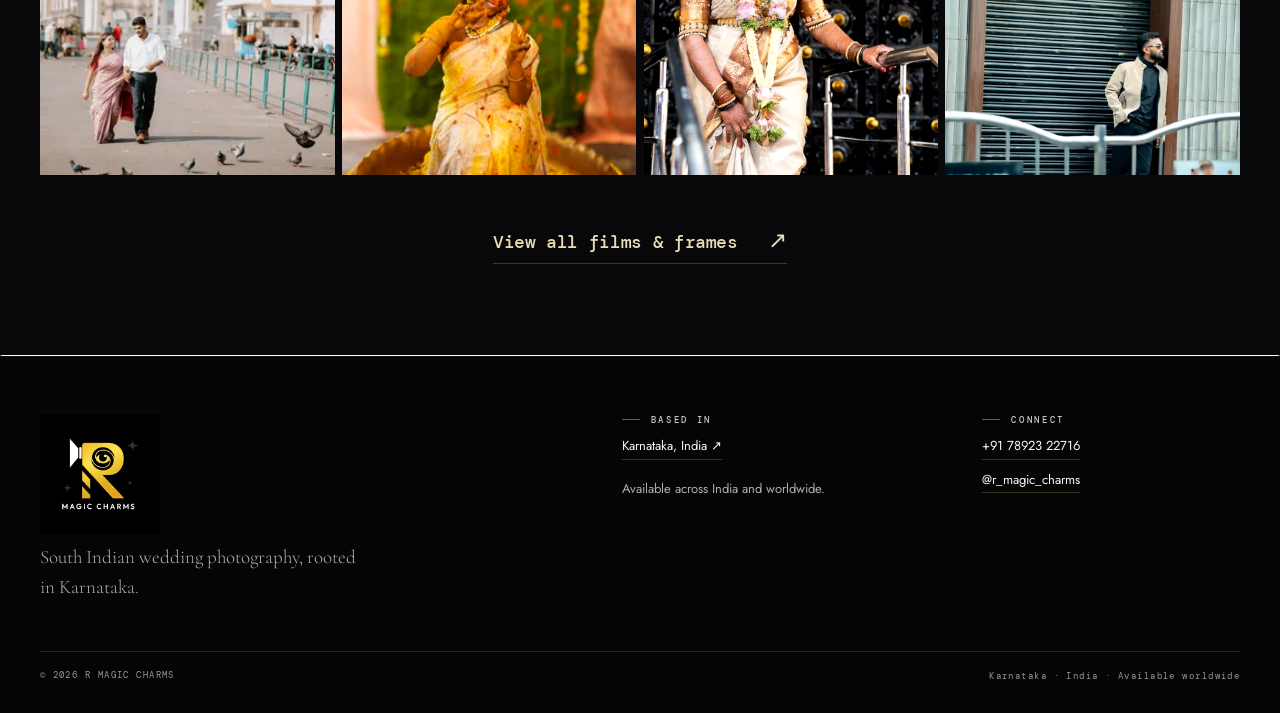
==== commit 19f08617: "Let the reels play on phones A phone shows two columns, so several reels crossed the visibility thre" ====
--- a/index.html
+++ b/index.html
@@ -10,8 +10,8 @@
     <link rel="preconnect" href="https://fonts.gstatic.com" crossorigin />
 
     <!-- Own stylesheets first so they are the only thing blocking first paint. -->
-    <link rel="stylesheet" href="styles.css?v=20260824-12" />
-    <link rel="stylesheet" href="fixes.css?v=20260824-12" />
+    <link rel="stylesheet" href="styles.css?v=20260824-13" />
+    <link rel="stylesheet" href="fixes.css?v=20260824-13" />
 
     <!-- Google Fonts loaded without blocking render; text paints immediately in
          the fallback face and swaps in when the webfonts arrive. -->
@@ -27,9 +27,9 @@
 
     <!-- The page is client-rendered, so tell the browser about the first-paint
          assets up front instead of waiting for JS to discover them. -->
-    <link rel="preload" as="script" href="media.js?v=20260824-12" />
-    <link rel="preload" as="script" href="content.js?v=20260824-12" />
-    <link rel="preload" as="script" href="app.js?v=20260824-12" />
+    <link rel="preload" as="script" href="media.js?v=20260824-13" />
+    <link rel="preload" as="script" href="content.js?v=20260824-13" />
+    <link rel="preload" as="script" href="app.js?v=20260824-13" />
     <link rel="preload" as="image" href="resources/photos/latha-and-yathish/01-1600.webp" fetchpriority="high" />
   </head>
   <body>
@@ -38,9 +38,9 @@
     <main id="app" tabindex="-1"></main>
     <footer id="site-footer"></footer>
     <aside class="social-rail" id="socialRail" aria-label="Social and contact links"></aside>
-    <script src="media.js?v=20260824-12"></script>
-    <script src="content.js?v=20260824-12"></script>
-    <script src="app.js?v=20260824-12"></script>
+    <script src="media.js?v=20260824-13"></script>
+    <script src="content.js?v=20260824-13"></script>
+    <script src="app.js?v=20260824-13"></script>
   </body>
 </html>
 
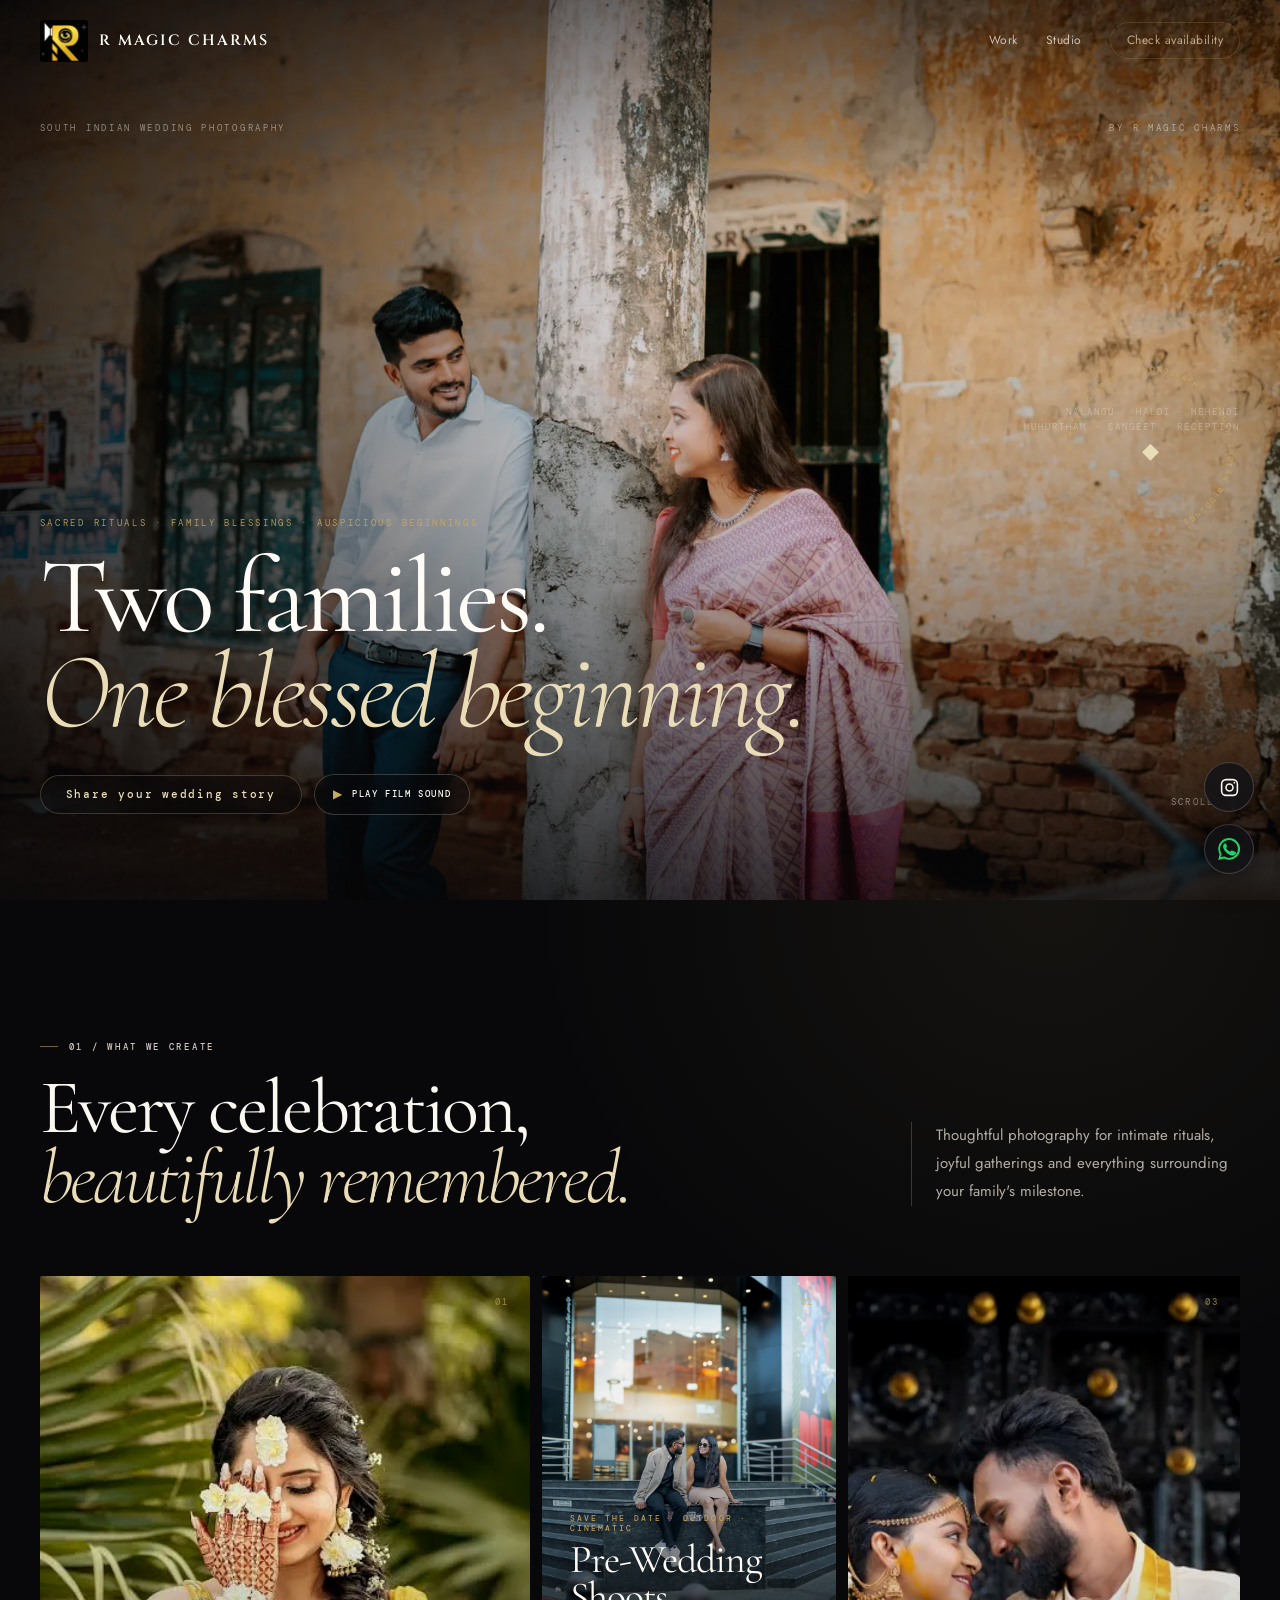
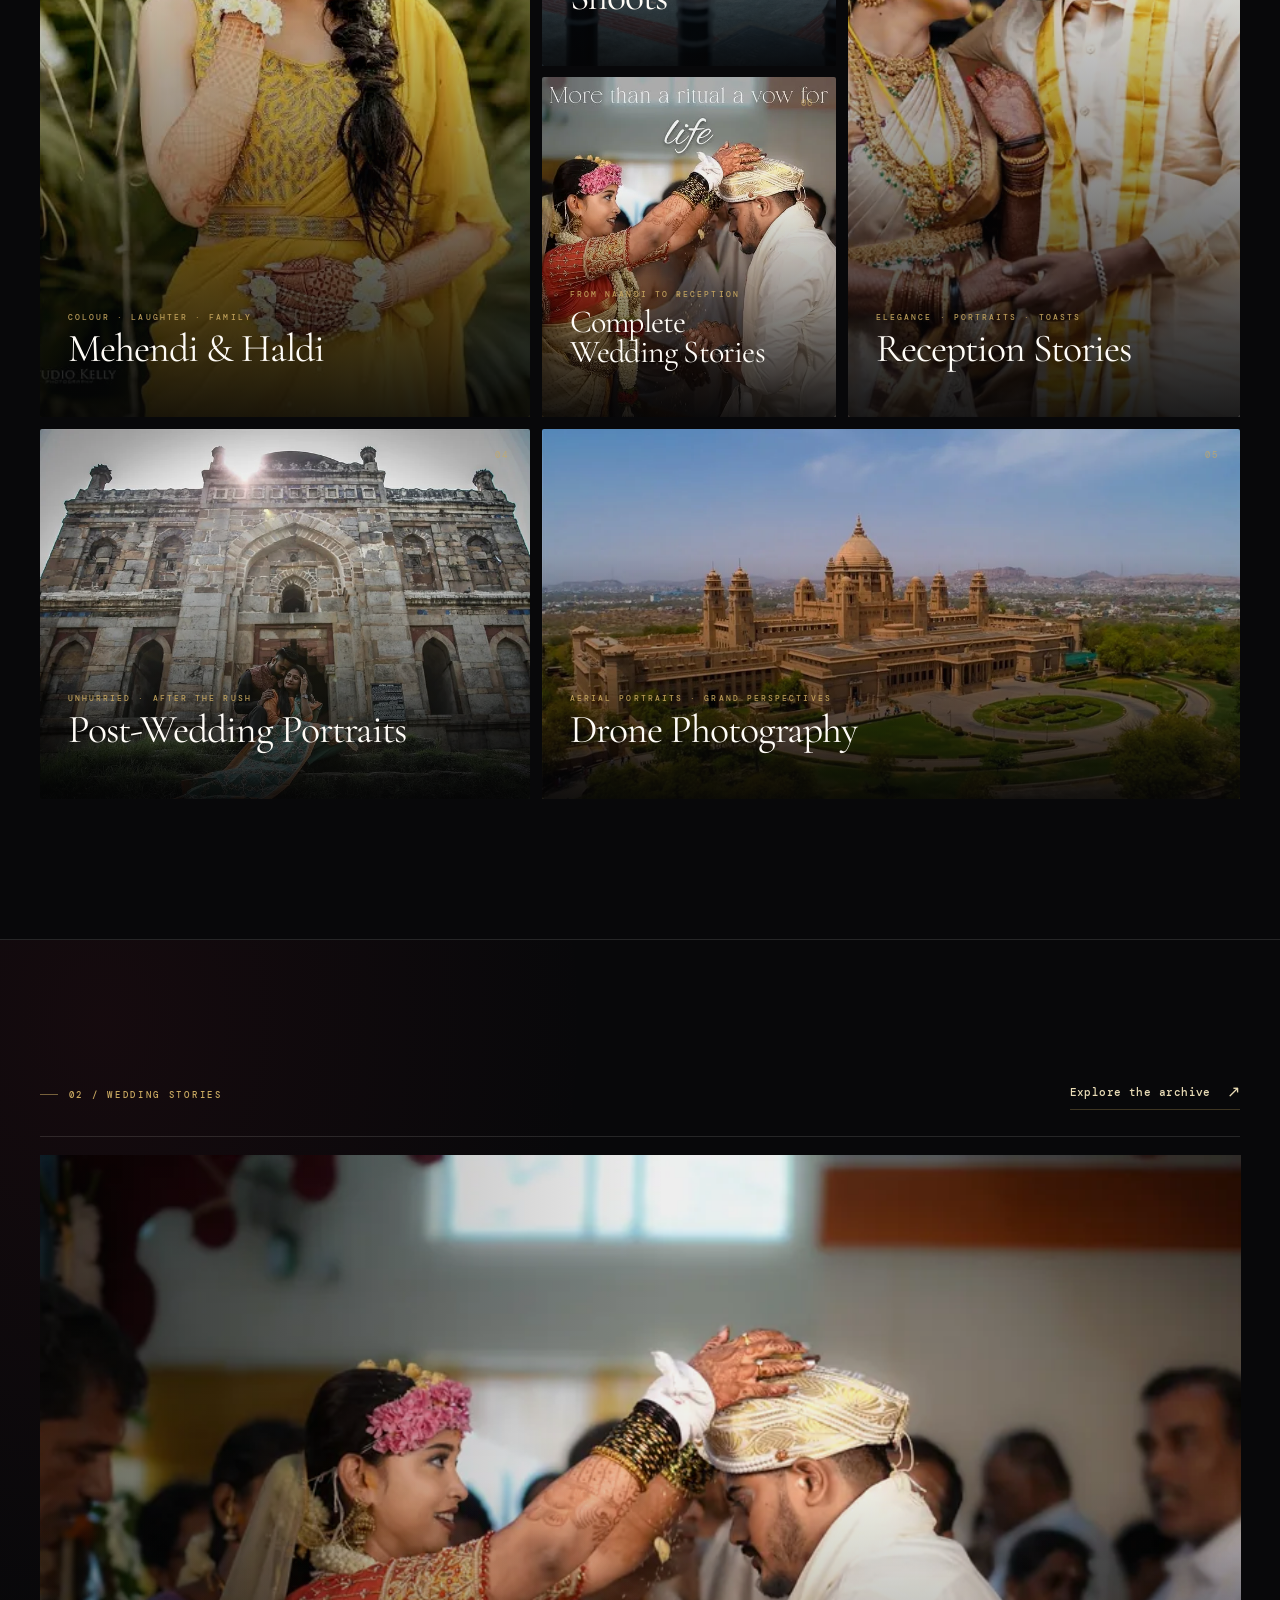
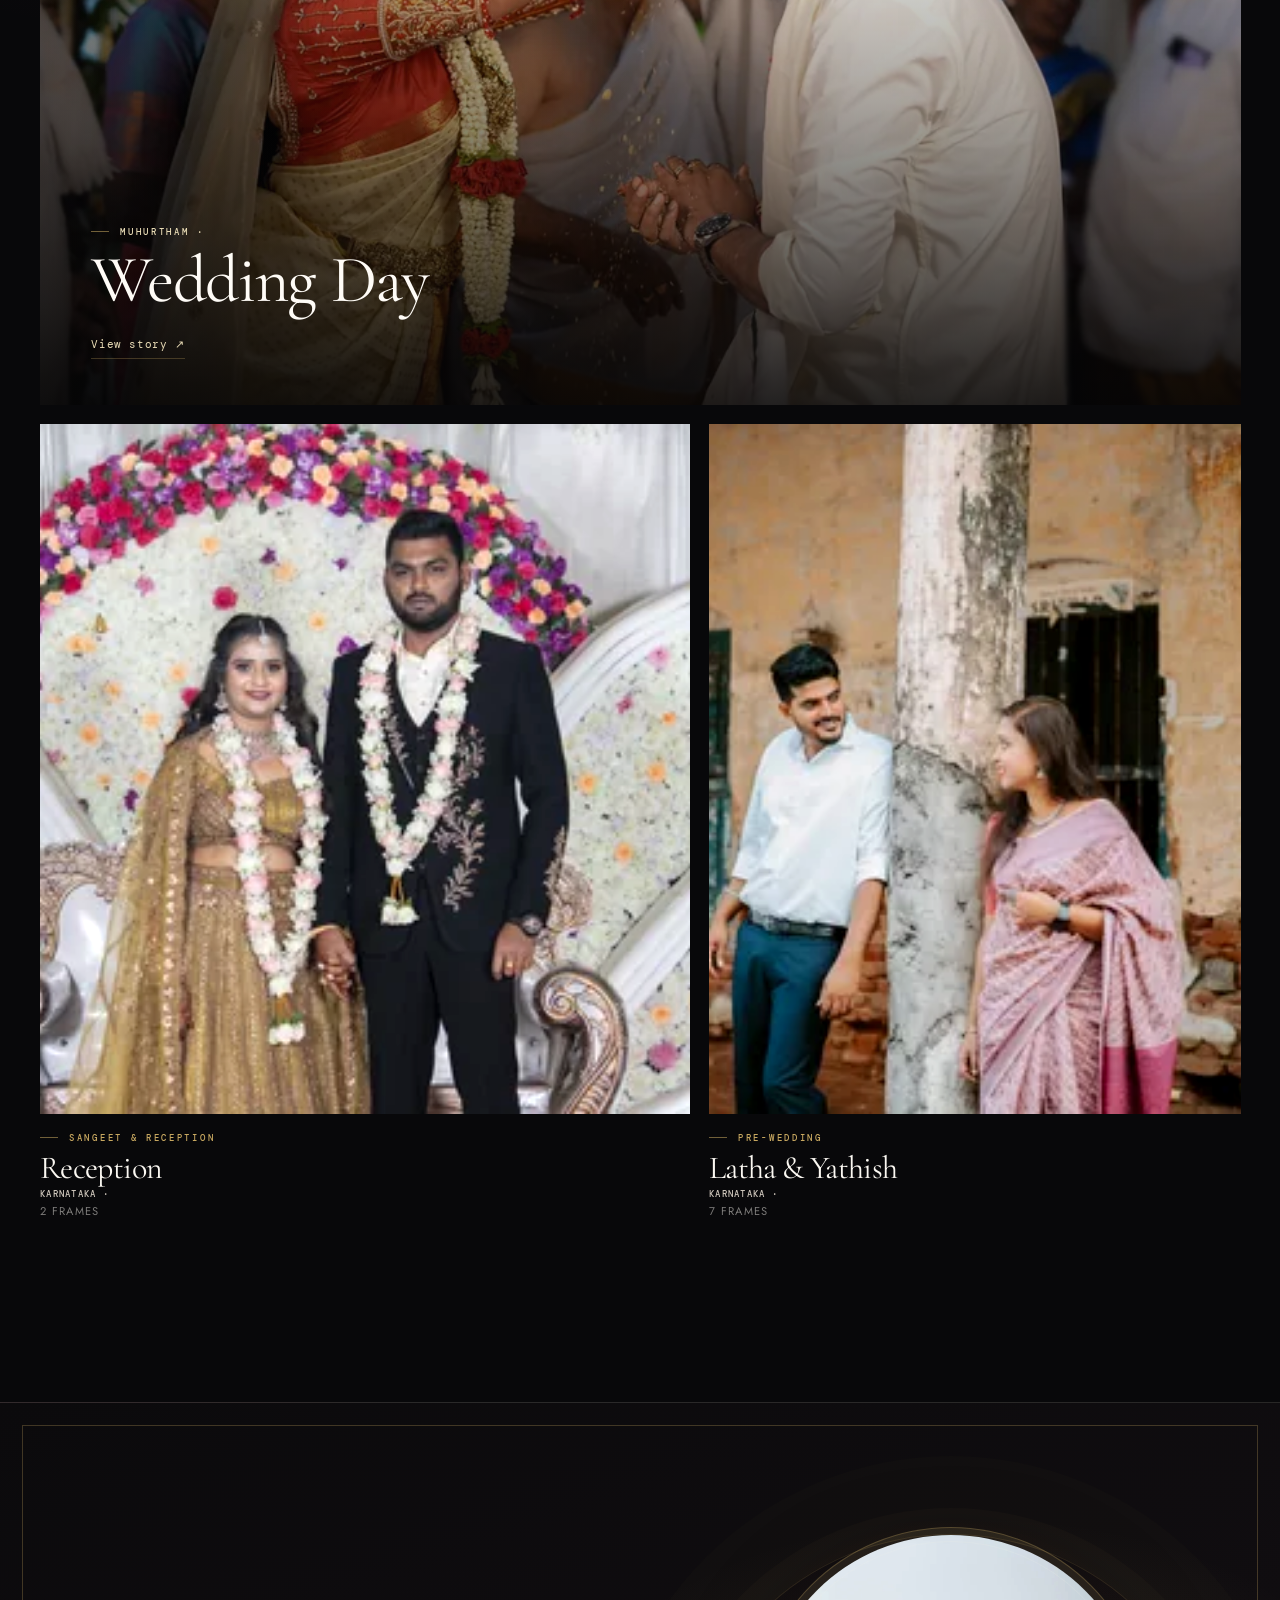
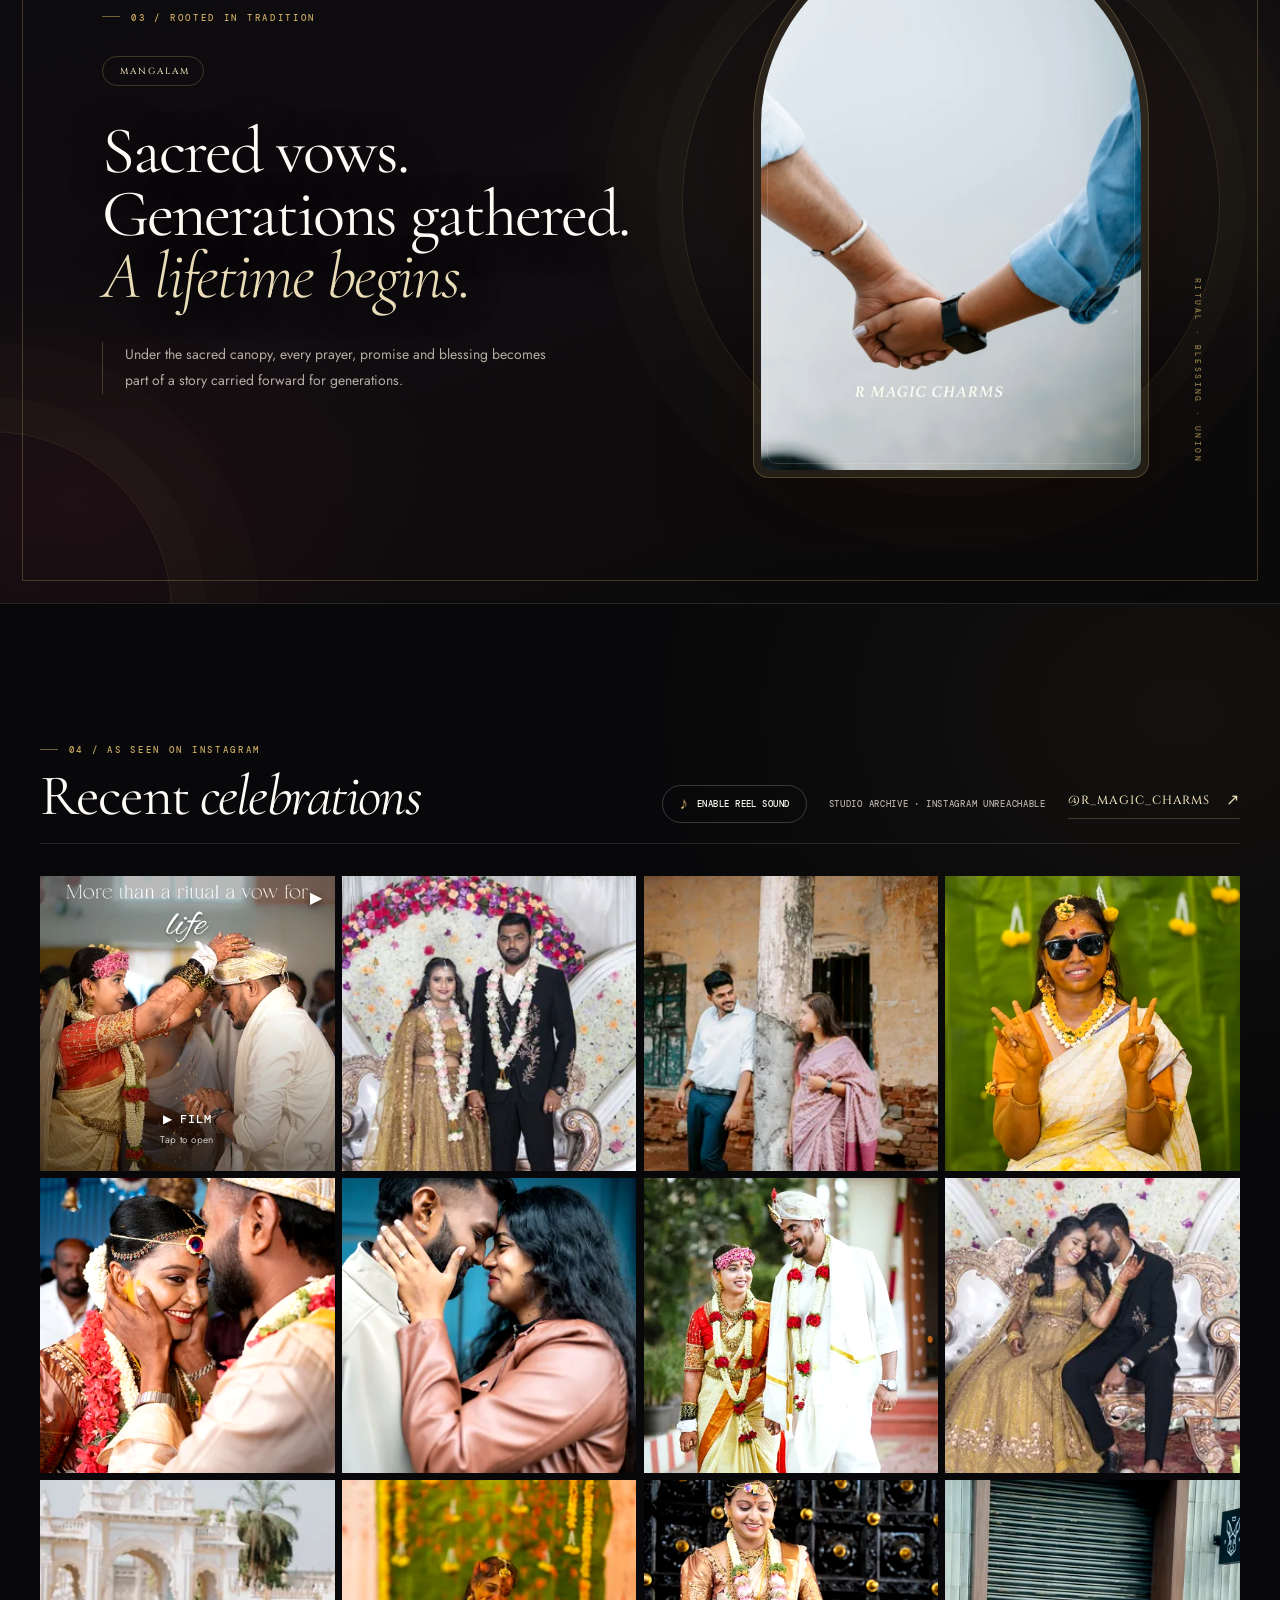
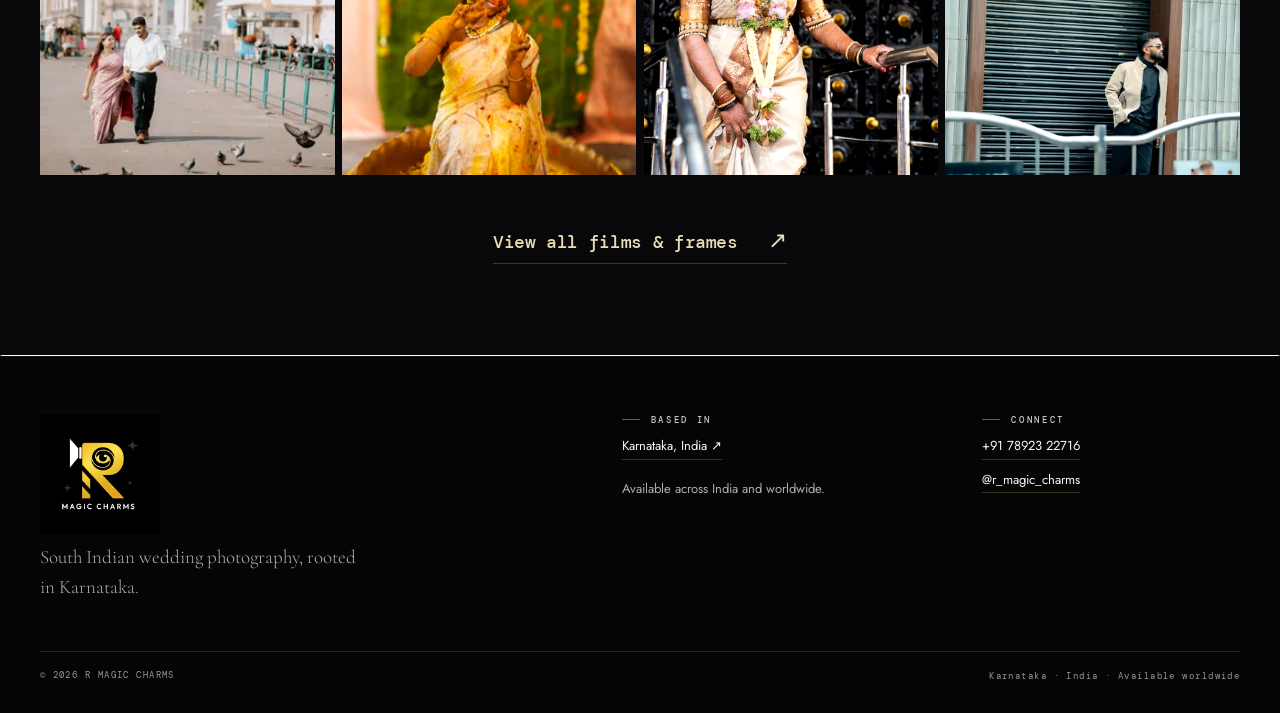
==== commit 3ddda4a6: "Keep the Instagram wall standing on a phone Every feed page had to succeed or the whole wall fell ba" ====
--- a/index.html
+++ b/index.html
@@ -10,8 +10,8 @@
     <link rel="preconnect" href="https://fonts.gstatic.com" crossorigin />
 
     <!-- Own stylesheets first so they are the only thing blocking first paint. -->
-    <link rel="stylesheet" href="styles.css?v=20260824-13" />
-    <link rel="stylesheet" href="fixes.css?v=20260824-13" />
+    <link rel="stylesheet" href="styles.css?v=20260824-14" />
+    <link rel="stylesheet" href="fixes.css?v=20260824-14" />
 
     <!-- Google Fonts loaded without blocking render; text paints immediately in
          the fallback face and swaps in when the webfonts arrive. -->
@@ -27,9 +27,9 @@
 
     <!-- The page is client-rendered, so tell the browser about the first-paint
          assets up front instead of waiting for JS to discover them. -->
-    <link rel="preload" as="script" href="media.js?v=20260824-13" />
-    <link rel="preload" as="script" href="content.js?v=20260824-13" />
-    <link rel="preload" as="script" href="app.js?v=20260824-13" />
+    <link rel="preload" as="script" href="media.js?v=20260824-14" />
+    <link rel="preload" as="script" href="content.js?v=20260824-14" />
+    <link rel="preload" as="script" href="app.js?v=20260824-14" />
     <link rel="preload" as="image" href="resources/photos/latha-and-yathish/01-1600.webp" fetchpriority="high" />
   </head>
   <body>
@@ -38,9 +38,9 @@
     <main id="app" tabindex="-1"></main>
     <footer id="site-footer"></footer>
     <aside class="social-rail" id="socialRail" aria-label="Social and contact links"></aside>
-    <script src="media.js?v=20260824-13"></script>
-    <script src="content.js?v=20260824-13"></script>
-    <script src="app.js?v=20260824-13"></script>
+    <script src="media.js?v=20260824-14"></script>
+    <script src="content.js?v=20260824-14"></script>
+    <script src="app.js?v=20260824-14"></script>
   </body>
 </html>
 
